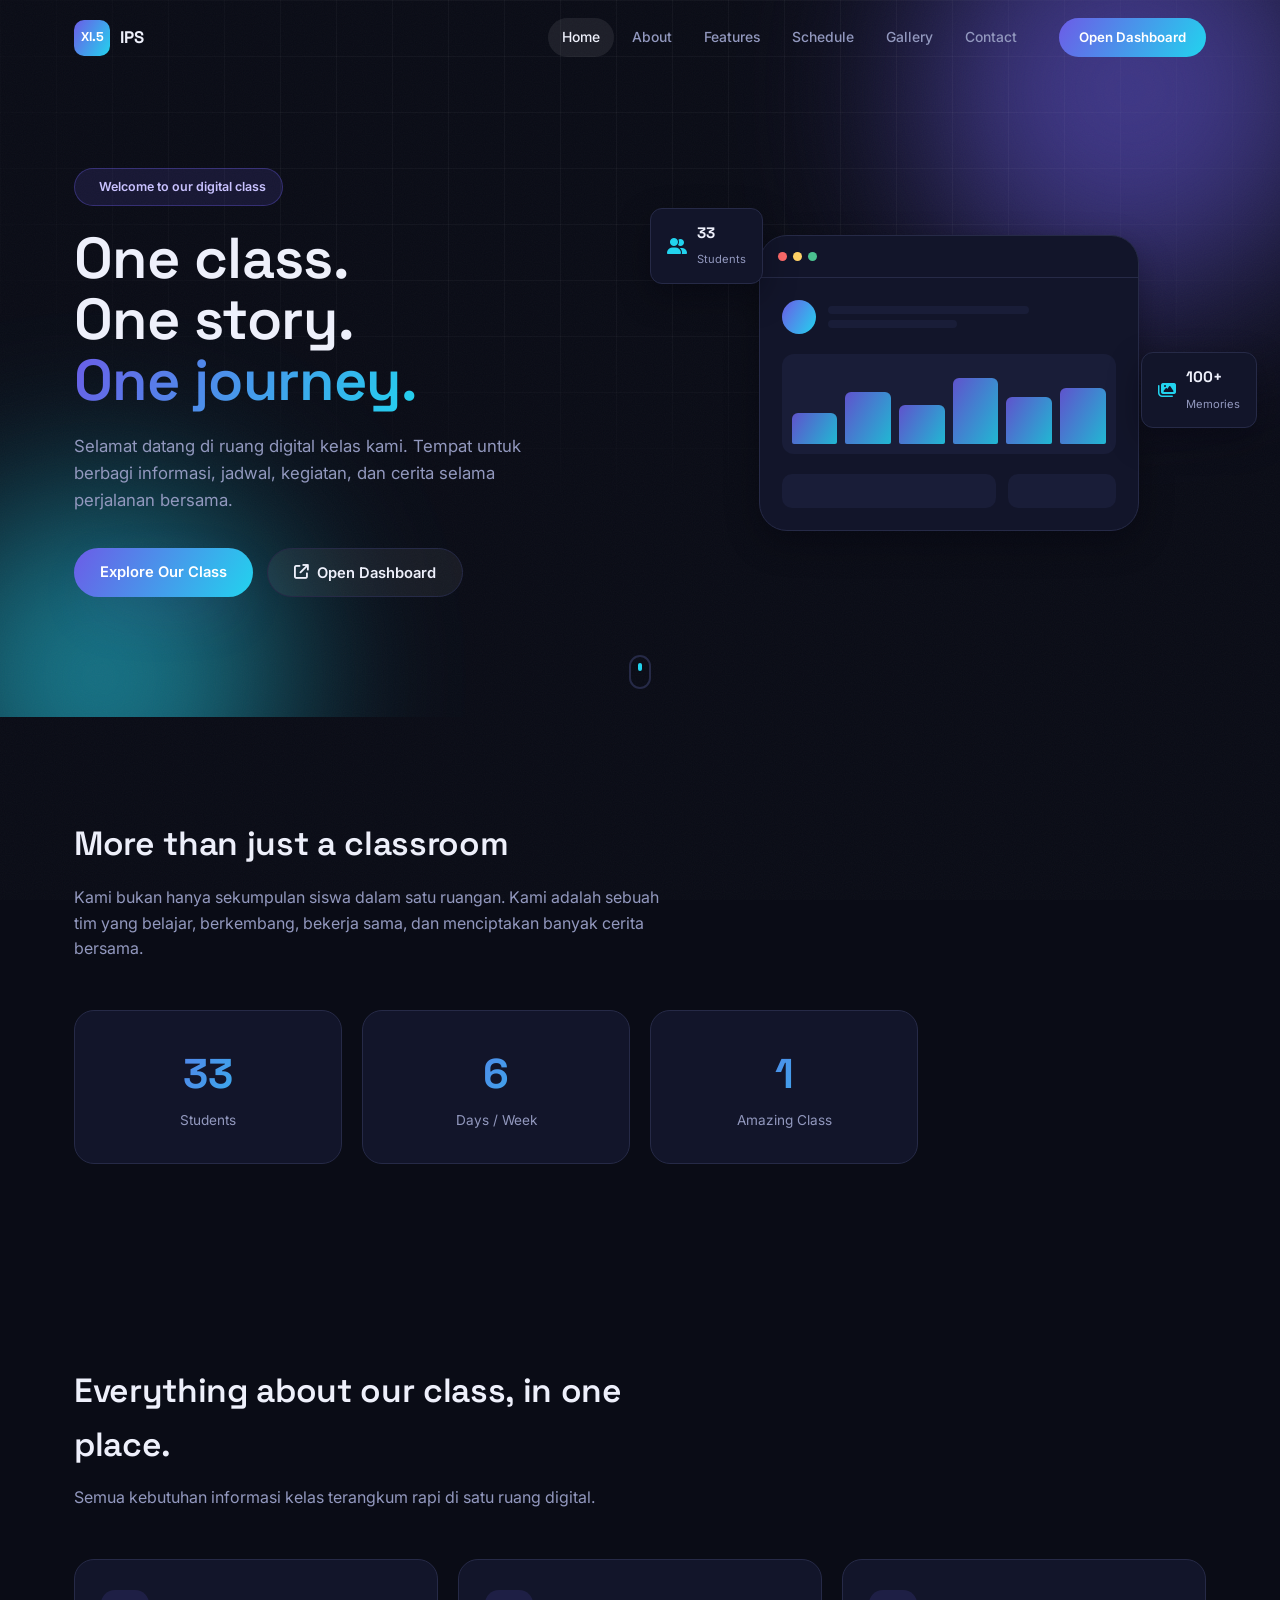
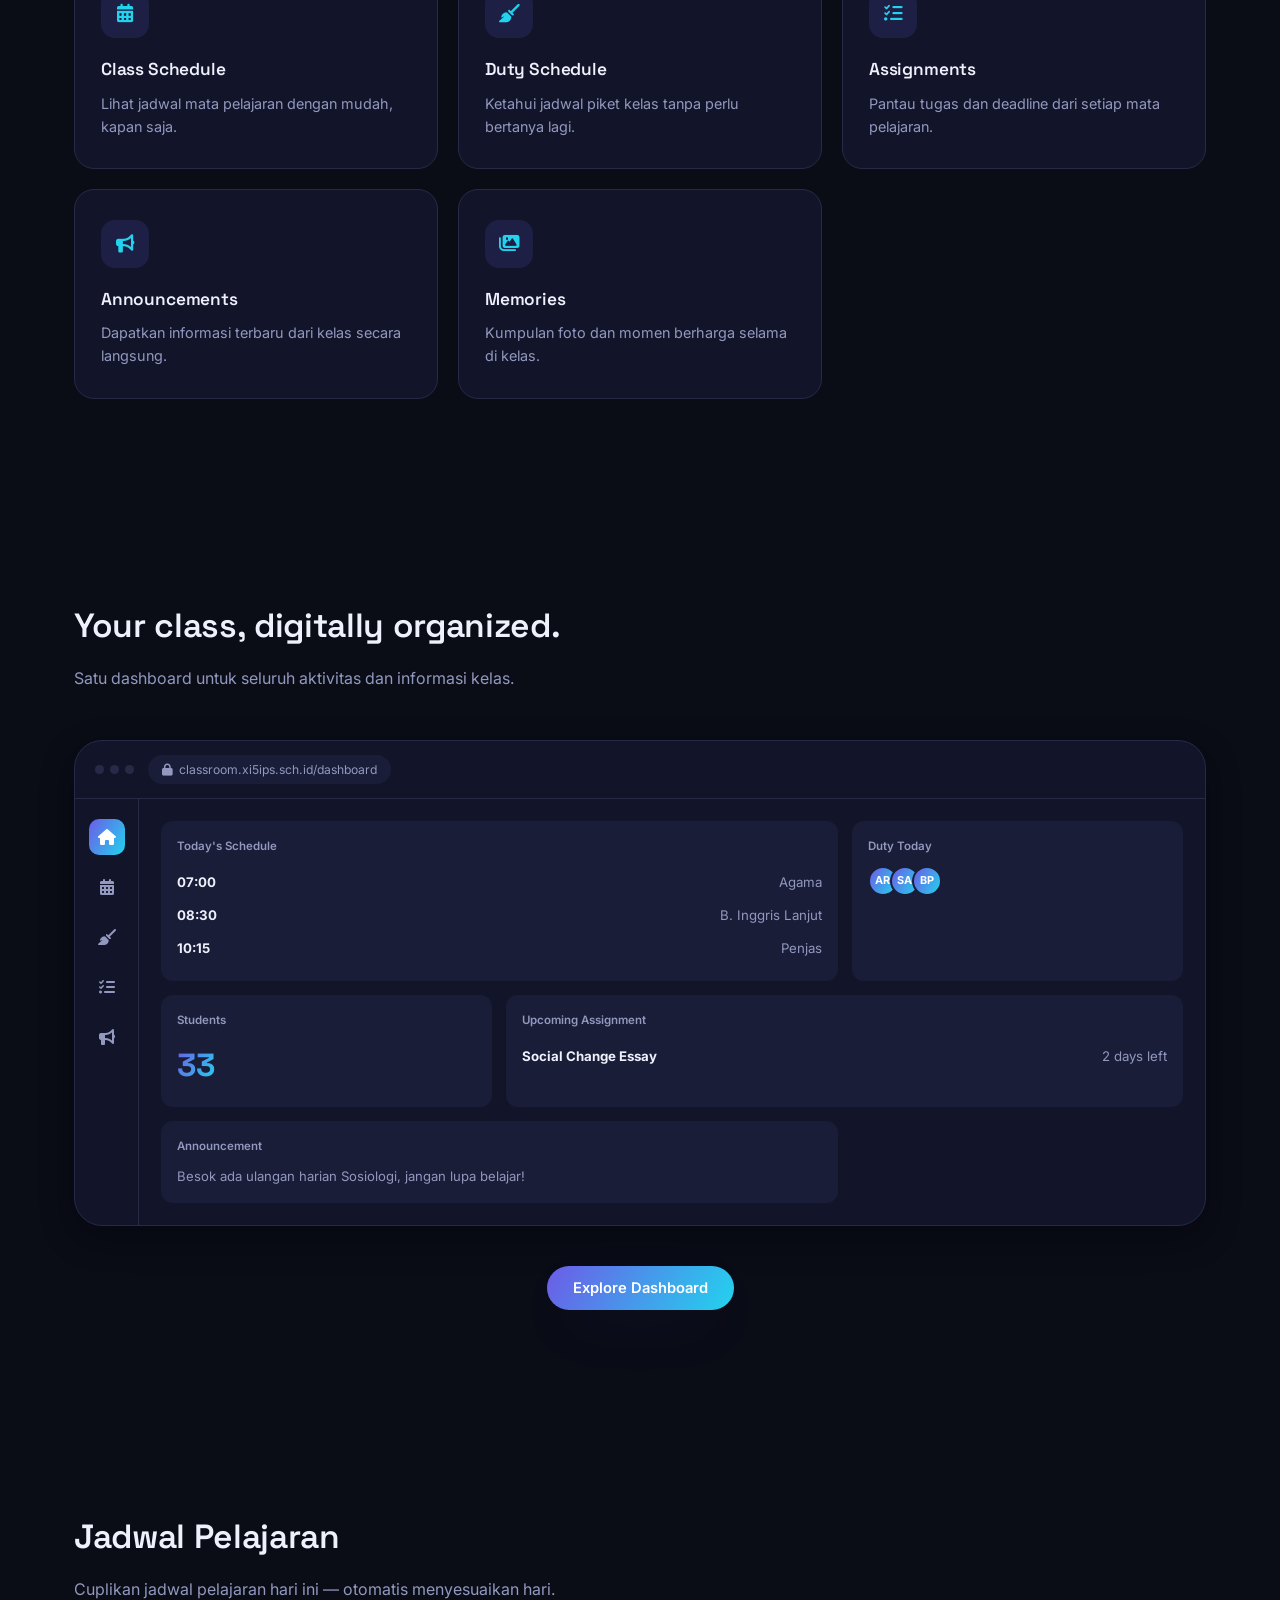
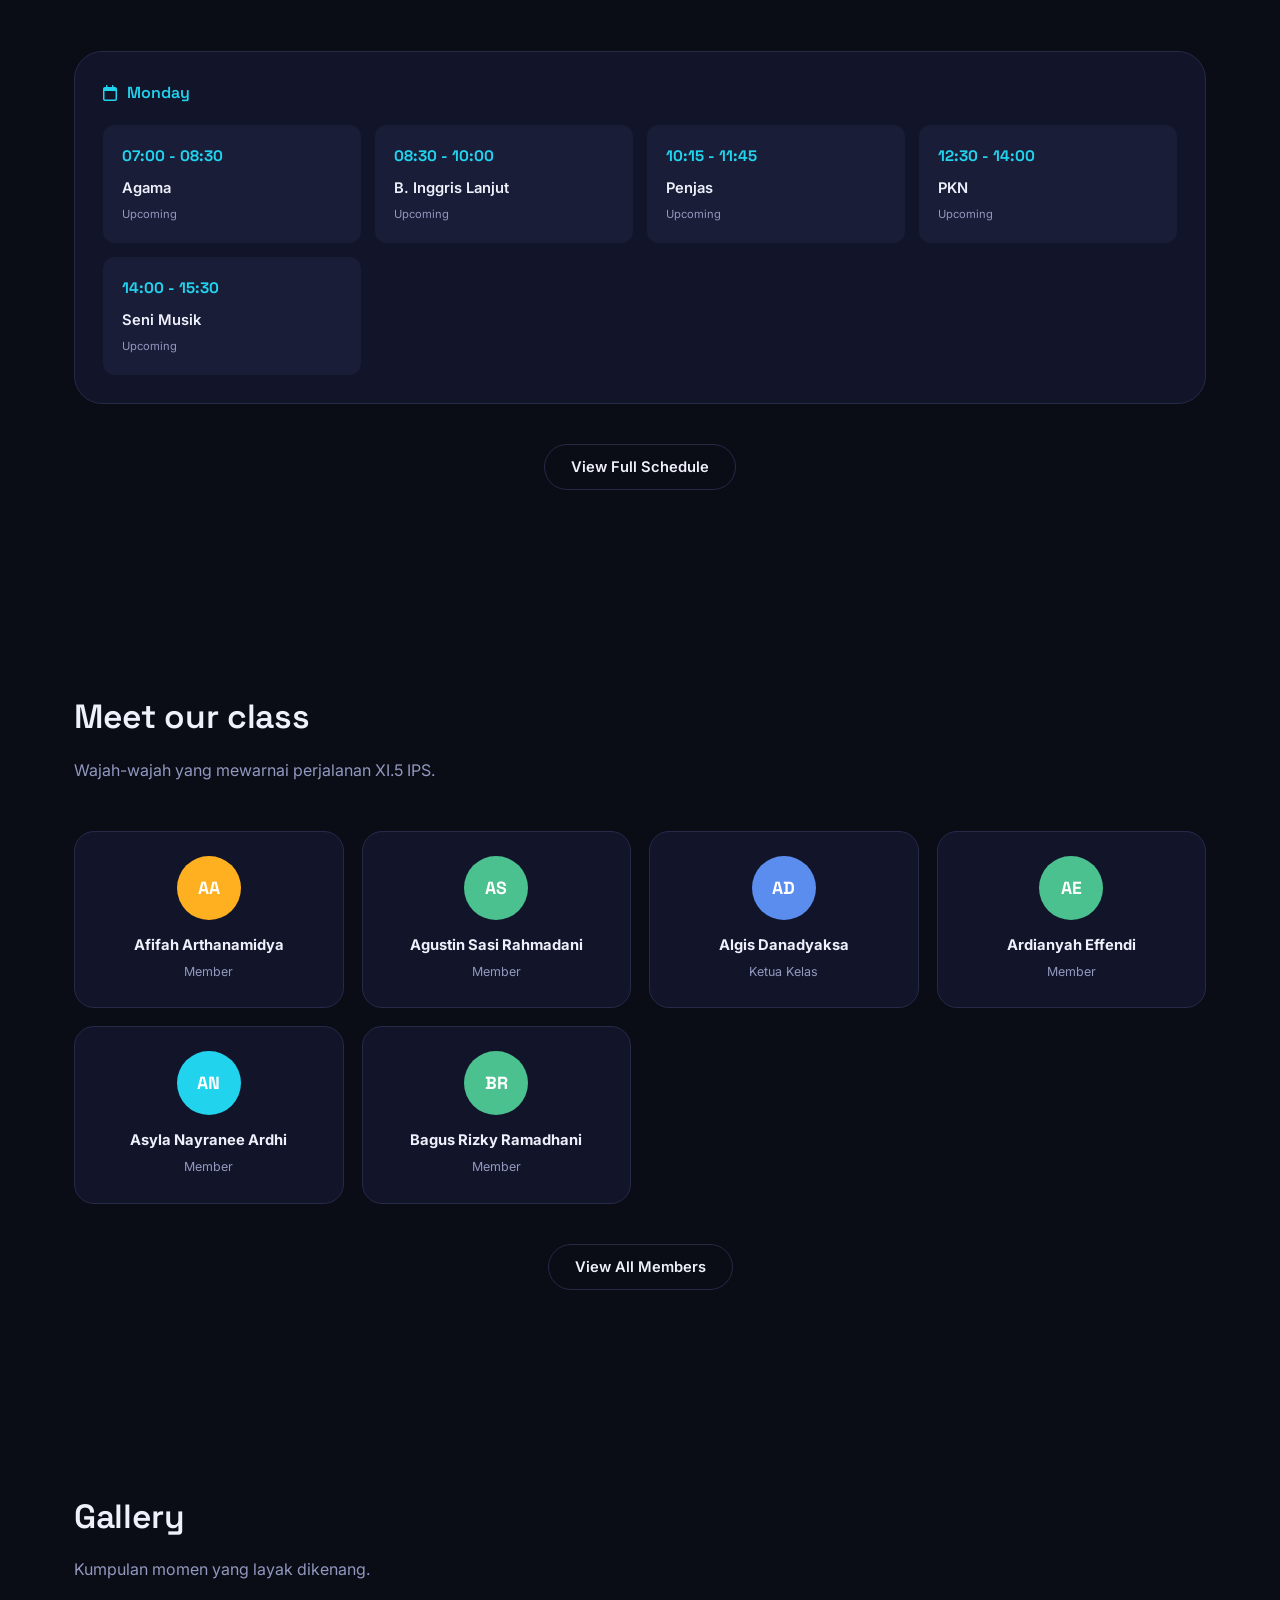
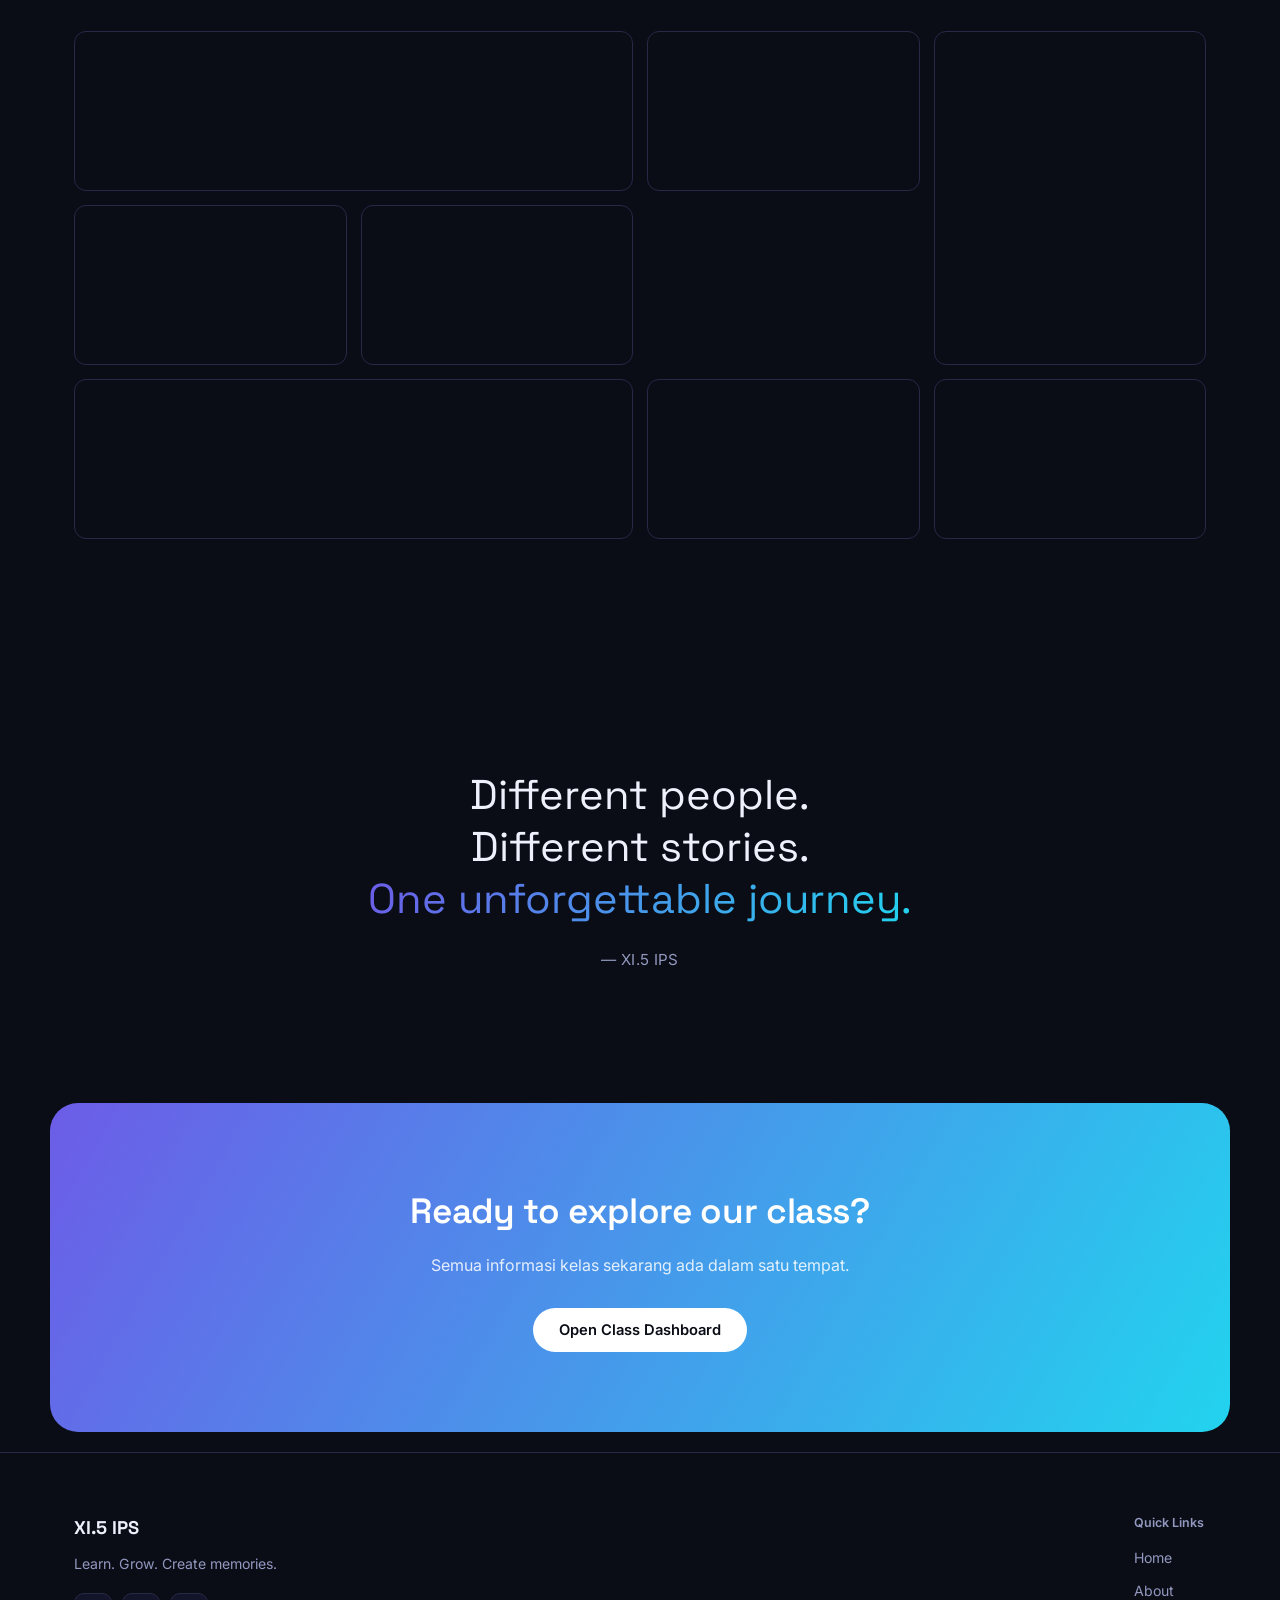
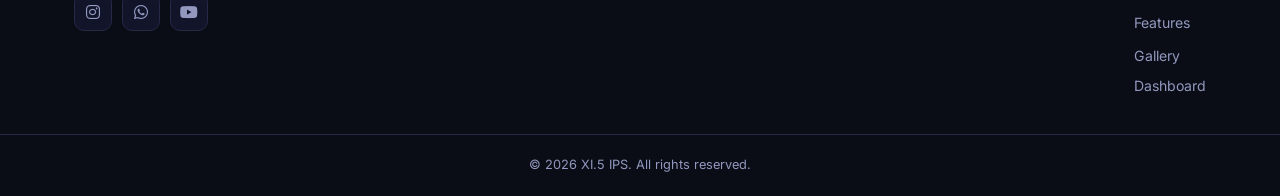
==== index.html @ e34fc05c "Add files via upload" ====
<!DOCTYPE html>
<html lang="id">
<head>
<meta charset="UTF-8">
<meta name="viewport" content="width=device-width, initial-scale=1.0">
<title>XI.5 IPS — Digital Class Experience</title>
<meta name="description" content="Landing page kelas XI.5 IPS, SMA Negeri 2 Tegal. One class, one story, one journey.">

<link rel="preconnect" href="https://fonts.googleapis.com">
<link rel="preconnect" href="https://fonts.gstatic.com" crossorigin>
<link href="https://fonts.googleapis.com/css2?family=Space+Grotesk:wght@500;600;700&family=Inter:wght@400;500;600;700;800&display=swap" rel="stylesheet">

<link rel="stylesheet" href="https://cdnjs.cloudflare.com/ajax/libs/font-awesome/6.5.1/css/all.min.css">
<link rel="stylesheet" href="style.css">
</head>
<body>

<div class="grain"></div>

<!-- ============ NAVBAR ============ -->
<header class="navbar" id="navbar">
  <div class="navbar-inner">
    <a href="#home" class="nav-logo">
      <span class="nav-logo-mark">XI.5</span>
      <span class="nav-logo-text">IPS</span>
    </a>

    <nav class="nav-menu" id="navMenu">
      <a href="#home" class="nav-item active" data-section="home">Home</a>
      <a href="#about" class="nav-item" data-section="about">About</a>
      <a href="#features" class="nav-item" data-section="features">Features</a>
      <a href="#schedule" class="nav-item" data-section="schedule">Schedule</a>
      <a href="#gallery" class="nav-item" data-section="gallery">Gallery</a>
      <a href="#contact" class="nav-item" data-section="contact">Contact</a>
    </nav>

    <a href="dashboard/dashboard.html" class="btn btn-primary btn-sm nav-cta" data-open-dashboard>Open Dashboard</a>

    <button class="hamburger" id="hamburger" aria-label="Buka menu" aria-expanded="false">
      <span></span><span></span><span></span>
    </button>
  </div>

  <div class="mobile-menu" id="mobileMenu">
    <a href="#home" class="mobile-item" data-section="home">Home</a>
    <a href="#about" class="mobile-item" data-section="about">About</a>
    <a href="#features" class="mobile-item" data-section="features">Features</a>
    <a href="#schedule" class="mobile-item" data-section="schedule">Schedule</a>
    <a href="#gallery" class="mobile-item" data-section="gallery">Gallery</a>
    <a href="#contact" class="mobile-item" data-section="contact">Contact</a>
    <button class="btn btn-primary" data-open-dashboard style="width:100%; margin-top:10px;">Open Dashboard</button>
  </div>
</header>

<main>

<!-- ============ HERO ============ -->
<section class="hero" id="home">
  <div class="hero-bg">
    <div class="blob blob-a"></div>
    <div class="blob blob-b"></div>
    <div class="grid-pattern"></div>
  </div>

  <div class="section-inner hero-inner">
    <div class="hero-copy reveal">
      <span class="badge"><i class="fa-solid fa-sparkles"></i> Welcome to our digital class</span>
      <h1 class="hero-title">
        One class.<br>
        One story.<br>
        <span class="text-gradient">One journey.</span>
      </h1>
      <p class="hero-desc">Selamat datang di ruang digital kelas kami. Tempat untuk berbagi informasi, jadwal, kegiatan, dan cerita selama perjalanan bersama.</p>
      <div class="hero-actions">
        <a href="#about" class="btn btn-primary">Explore Our Class</a>
        <button class="btn btn-ghost" data-open-dashboard>
          <i class="fa-solid fa-arrow-up-right-from-square"></i> Open Dashboard
        </button>
      </div>
    </div>

    <div class="hero-visual reveal">
      <div class="visual-card">
        <div class="visual-topbar">
          <span></span><span></span><span></span>
        </div>
        <div class="visual-body">
          <div class="visual-row">
            <div class="visual-dot"></div>
            <div class="visual-lines"><i></i><i></i></div>
          </div>
          <div class="visual-chart">
            <div class="vc-bar" style="--h:38%"></div>
            <div class="vc-bar" style="--h:64%"></div>
            <div class="vc-bar" style="--h:48%"></div>
            <div class="vc-bar" style="--h:82%"></div>
            <div class="vc-bar" style="--h:58%"></div>
            <div class="vc-bar" style="--h:70%"></div>
          </div>
          <div class="visual-row">
            <div class="visual-pill"></div>
            <div class="visual-pill short"></div>
          </div>
        </div>
      </div>

      <div class="float-card fc-1">
        <i class="fa-solid fa-user-group"></i>
        <div><strong>33</strong><span>Students</span></div>
      </div>
      <div class="float-card fc-3">
        <i class="fa-solid fa-images"></i>
        <div><strong>100+</strong><span>Memories</span></div>
      </div>
    </div>
  </div>

  <div class="scroll-cue"><span></span></div>
</section>

<!-- ============ ABOUT ============ -->
<section class="about" id="about">
  <div class="section-inner">
    <div class="section-head reveal">
      <h2>More than just a classroom</h2>
      <p>Kami bukan hanya sekumpulan siswa dalam satu ruangan. Kami adalah sebuah tim yang belajar, berkembang, bekerja sama, dan menciptakan banyak cerita bersama.</p>
    </div>

    <div class="stat-row reveal">
      <div class="stat-block">
        <strong class="counter" data-target="33">0</strong>
        <span>Students</span>
      </div>
      <div class="stat-block">
        <strong class="counter" data-target="6">0</strong>
        <span>Days / Week</span>
      </div>
      <div class="stat-block">
        <strong class="counter" data-target="1">0</strong>
        <span>Amazing Class</span>
      </div>
    </div>
  </div>
</section>

<!-- ============ FEATURES ============ -->
<section class="features" id="features">
  <div class="section-inner">
    <div class="section-head reveal">
      <h2>Everything about our class, in one place.</h2>
      <p>Semua kebutuhan informasi kelas terangkum rapi di satu ruang digital.</p>
    </div>

    <div class="feature-grid">
      <div class="feature-card reveal">
        <div class="feature-icon"><i class="fa-solid fa-calendar-days"></i></div>
        <h3>Class Schedule</h3>
        <p>Lihat jadwal mata pelajaran dengan mudah, kapan saja.</p>
      </div>
      <div class="feature-card reveal">
        <div class="feature-icon"><i class="fa-solid fa-broom"></i></div>
        <h3>Duty Schedule</h3>
        <p>Ketahui jadwal piket kelas tanpa perlu bertanya lagi.</p>
      </div>
      <div class="feature-card reveal">
        <div class="feature-icon"><i class="fa-solid fa-list-check"></i></div>
        <h3>Assignments</h3>
        <p>Pantau tugas dan deadline dari setiap mata pelajaran.</p>
      </div>
      <div class="feature-card reveal">
        <div class="feature-icon"><i class="fa-solid fa-bullhorn"></i></div>
        <h3>Announcements</h3>
        <p>Dapatkan informasi terbaru dari kelas secara langsung.</p>
      </div>
      <div class="feature-card reveal">
        <div class="feature-icon"><i class="fa-solid fa-images"></i></div>
        <h3>Memories</h3>
        <p>Kumpulan foto dan momen berharga selama di kelas.</p>
      </div>
    </div>
  </div>
</section>

<!-- ============ CLASS PREVIEW (DASHBOARD MOCKUP) ============ -->
<section class="preview" id="preview">
  <div class="section-inner">
    <div class="section-head reveal">
      <h2>Your class, digitally organized.</h2>
      <p>Satu dashboard untuk seluruh aktivitas dan informasi kelas.</p>
    </div>

    <div class="mockup reveal">
      <div class="mockup-topbar">
        <div class="mockup-dots"><span></span><span></span><span></span></div>
        <div class="mockup-url"><i class="fa-solid fa-lock"></i> classroom.xi5ips.sch.id/dashboard</div>
      </div>
      <div class="mockup-body">
        <aside class="mockup-side">
          <div class="ms-item active"><i class="fa-solid fa-house"></i></div>
          <div class="ms-item"><i class="fa-solid fa-calendar-days"></i></div>
          <div class="ms-item"><i class="fa-solid fa-broom"></i></div>
          <div class="ms-item"><i class="fa-solid fa-list-check"></i></div>
          <div class="ms-item"><i class="fa-solid fa-bullhorn"></i></div>
        </aside>
        <div class="mockup-main">
          <div class="mockup-grid">
            <div class="mockup-card wide">
              <span class="mc-label">Today's Schedule</span>
              <div class="mc-row"><strong>07:00</strong><span>Agama</span></div>
              <div class="mc-row"><strong>08:30</strong><span>B. Inggris Lanjut</span></div>
              <div class="mc-row"><strong>10:15</strong><span>Penjas</span></div>
            </div>
            <div class="mockup-card">
              <span class="mc-label">Duty Today</span>
              <div class="mc-avatars"><span>AR</span><span>SA</span><span>BP</span></div>
            </div>
            <div class="mockup-card">
              <span class="mc-label">Students</span>
              <strong class="mc-big">33</strong>
            </div>
            <div class="mockup-card wide">
              <span class="mc-label">Upcoming Assignment</span>
              <div class="mc-row"><strong>Social Change Essay</strong><span>2 days left</span></div>
            </div>
            <div class="mockup-card wide">
              <span class="mc-label">Announcement</span>
              <p>Besok ada ulangan harian Sosiologi, jangan lupa belajar!</p>
            </div>
          </div>
        </div>
      </div>
    </div>

    <div class="preview-cta reveal">
      <button class="btn btn-primary" data-open-dashboard>Explore Dashboard</button>
    </div>
  </div>
</section>

<!-- ============ SCHEDULE PREVIEW ============ -->
<section class="schedule" id="schedule">
  <div class="section-inner">
    <div class="section-head reveal">
      <h2>Jadwal Pelajaran</h2>
      <p>Cuplikan jadwal pelajaran hari ini — otomatis menyesuaikan hari.</p>
    </div>

    <div class="schedule-wrap reveal">
      <div class="schedule-day-label">
        <i class="fa-regular fa-calendar"></i>
        <span id="scheduleDayName">Monday</span>
      </div>
      <div class="schedule-track" id="scheduleTrack"></div>
    </div>

    <div class="preview-cta reveal">
      <button class="btn btn-outline" data-open-dashboard>View Full Schedule</button>
    </div>
  </div>
</section>

<!-- ============ CLASS MEMBERS ============ -->
<section class="members" id="members">
  <div class="section-inner">
    <div class="section-head reveal">
      <h2>Meet our class</h2>
      <p>Wajah-wajah yang mewarnai perjalanan XI.5 IPS.</p>
    </div>

    <div class="member-grid" id="memberGrid"></div>

    <div class="preview-cta reveal">
      <button class="btn btn-outline" id="viewAllMembers">View All Members</button>
    </div>
  </div>
</section>

<!-- ============ GALLERY ============ -->
<section class="gallery" id="gallery">
  <div class="section-inner">
    <div class="section-head reveal">
      <h2>Gallery</h2>
      <p>Kumpulan momen yang layak dikenang.</p>
    </div>

    <div class="bento-gallery" id="bentoGallery"></div>
  </div>
</section>

<!-- ============ QUOTE ============ -->
<section class="quote-section">
  <div class="section-inner reveal">
    <p class="big-quote">
      Different people.<br>
      Different stories.<br>
      <span class="text-gradient">One unforgettable journey.</span>
    </p>
    <span class="quote-source">— XI.5 IPS</span>
  </div>
</section>

<!-- ============ CTA ============ -->
<section class="cta-section" id="contact">
  <div class="section-inner cta-inner reveal">
    <h2>Ready to explore our class?</h2>
    <p>Semua informasi kelas sekarang ada dalam satu tempat.</p>
    <button class="btn btn-light" data-open-dashboard>Open Class Dashboard</button>
  </div>
</section>

</main>

<!-- ============ FOOTER ============ -->
<footer class="footer">
  <div class="section-inner footer-inner">
    <div class="footer-brand">
      <span class="nav-logo-text" style="font-size:1.15rem;">XI.5 IPS</span>
      <p>Learn. Grow. Create memories.</p>
      <div class="footer-social">
        <a href="#" aria-label="Instagram"><i class="fa-brands fa-instagram"></i></a>
        <a href="#" aria-label="WhatsApp"><i class="fa-brands fa-whatsapp"></i></a>
        <a href="#" aria-label="YouTube"><i class="fa-brands fa-youtube"></i></a>
      </div>
    </div>

    <div class="footer-links">
      <span class="footer-heading">Quick Links</span>
      <a href="#home" data-section="home">Home</a>
      <a href="#about" data-section="about">About</a>
      <a href="#features" data-section="features">Features</a>
      <a href="#gallery" data-section="gallery">Gallery</a>
      <button data-open-dashboard>Dashboard</button>
    </div>
  </div>
  <p class="footer-bottom">&copy; <span id="currentYear"></span> XI.5 IPS. All rights reserved.</p>
</footer>

<!-- ============ LIGHTBOX ============ -->
<div class="lightbox" id="lightbox">
  <button class="lightbox-close" id="lightboxClose" aria-label="Tutup"><i class="fa-solid fa-xmark"></i></button>
  <img id="lightboxImg" src="" alt="">
</div>

<!-- ============ TOAST ============ -->
<div class="toast-container" id="toastContainer"></div>

<script src="script.js"></script>
</body>
</html>
---- style.css ----
/* =====================================================
   XI RPL 1 — Digital Class Experience (Landing Page)
   Design tokens
===================================================== */
:root {
  --bg: #0A0C16;
  --surface: #12142400;
  --surface-1: #12152A;
  --surface-2: #191D38;
  --text: #EEF0FB;
  --muted: #9298BE;
  --border: #262A47;

  --primary: #6C5CE7;
  --primary-2: #22D3EE;
  --accent: #FFB020;

  --grad-brand: linear-gradient(120deg, var(--primary), var(--primary-2));
  --grad-warm: linear-gradient(120deg, var(--accent), #FF7A59);

  --radius-sm: 12px;
  --radius-md: 20px;
  --radius-lg: 28px;

  --shadow-glow: 0 20px 60px -20px rgba(108, 92, 231, 0.45);
  --shadow-soft: 0 12px 32px rgba(3, 4, 12, 0.35);

  --font-display: "Space Grotesk", sans-serif;
  --font-body: "Inter", sans-serif;

  --container: 1180px;
}

* { box-sizing: border-box; }
html { scroll-behavior: smooth; }
html, body { margin: 0; padding: 0; }

body {
  background: var(--bg);
  color: var(--text);
  font-family: var(--font-body);
  overflow-x: hidden;
  -webkit-font-smoothing: antialiased;
  line-height: 1.6;
}

h1, h2, h3, h4 { font-family: var(--font-display); font-weight: 600; margin: 0; letter-spacing: -0.01em; }
p { margin: 0; }
a { color: inherit; text-decoration: none; }
button { font-family: inherit; cursor: pointer; border: none; }
img { max-width: 100%; display: block; }
ul { list-style: none; margin: 0; padding: 0; }

@media (prefers-reduced-motion: reduce) {
  html { scroll-behavior: auto; }
  *, *::before, *::after { animation-duration: 0.001ms !important; transition-duration: 0.001ms !important; }
}

:focus-visible { outline: 2px solid var(--primary-2); outline-offset: 3px; }

.section-inner { max-width: var(--container); margin: 0 auto; padding: 0 24px; }

/* subtle grain overlay for texture */
.grain {
  position: fixed; inset: 0; pointer-events: none; z-index: 1;
  opacity: 0.035;
  background-image: url("data:image/svg+xml,%3Csvg xmlns='http://www.w3.org/2000/svg' width='90' height='90'%3E%3Cfilter id='n'%3E%3CfeTurbulence type='fractalNoise' baseFrequency='0.9' numOctaves='2' stitchTiles='stitch'/%3E%3C/filter%3E%3Crect width='100%25' height='100%25' filter='url(%23n)'/%3E%3C/svg%3E");
}

/* =====================================================
   Buttons
===================================================== */
.btn {
  display: inline-flex; align-items: center; justify-content: center; gap: 8px;
  padding: 13px 26px;
  border-radius: 999px;
  font-weight: 600;
  font-size: 0.92rem;
  transition: transform 0.2s ease, box-shadow 0.2s ease, background 0.2s ease, color 0.2s ease;
  white-space: nowrap;
}
.btn-sm { padding: 9px 20px; font-size: 0.83rem; }
.btn-primary { background: var(--grad-brand); color: #fff; box-shadow: var(--shadow-glow); }
.btn-primary:hover { transform: translateY(-2px); box-shadow: 0 24px 70px -18px rgba(108, 92, 231, 0.6); }
.btn-ghost { background: rgba(255,255,255,0.06); color: var(--text); border: 1px solid var(--border); }
.btn-ghost:hover { background: rgba(255,255,255,0.1); transform: translateY(-2px); }
.btn-outline { background: transparent; color: var(--text); border: 1px solid var(--border); }
.btn-outline:hover { border-color: var(--primary-2); color: var(--primary-2); }
.btn-light { background: #fff; color: var(--bg); }
.btn-light:hover { transform: translateY(-2px); box-shadow: 0 20px 50px -16px rgba(255,255,255,0.35); }

/* =====================================================
   Navbar
===================================================== */
.navbar {
  position: fixed; top: 0; left: 0; right: 0; z-index: 50;
  padding: 18px 0;
  transition: background 0.3s ease, padding 0.3s ease, border-color 0.3s ease;
  border-bottom: 1px solid transparent;
}
.navbar.scrolled {
  padding: 12px 0;
  background: rgba(10, 12, 22, 0.75);
  backdrop-filter: blur(16px);
  border-bottom-color: var(--border);
}
.navbar-inner {
  max-width: var(--container); margin: 0 auto; padding: 0 24px;
  display: flex; align-items: center; gap: 28px;
}
.nav-logo { display: flex; align-items: center; gap: 10px; margin-right: auto; }
.nav-logo-mark {
  width: 36px; height: 36px; border-radius: 10px;
  background: var(--grad-brand);
  display: flex; align-items: center; justify-content: center;
  font-family: var(--font-display); font-weight: 700; font-size: 0.8rem; color: #fff;
}
.nav-logo-text { font-family: var(--font-display); font-weight: 700; font-size: 1.05rem; }

.nav-menu { display: flex; align-items: center; gap: 4px; }
.nav-item {
  padding: 8px 14px; border-radius: 999px; font-size: 0.87rem; font-weight: 500;
  color: var(--muted); transition: color 0.2s ease, background 0.2s ease;
}
.nav-item:hover { color: var(--text); }
.nav-item.active { color: var(--text); background: rgba(255,255,255,0.08); }

.hamburger { display: none; flex-direction: column; gap: 5px; width: 24px; }
.hamburger span { height: 2px; width: 100%; background: var(--text); border-radius: 2px; transition: transform 0.25s ease, opacity 0.25s ease; }
.hamburger.open span:nth-child(1) { transform: translateY(7px) rotate(45deg); }
.hamburger.open span:nth-child(2) { opacity: 0; }
.hamburger.open span:nth-child(3) { transform: translateY(-7px) rotate(-45deg); }

.mobile-menu {
  display: none;
  flex-direction: column;
  gap: 4px;
  max-width: var(--container); margin: 0 auto; padding: 0 24px;
  max-height: 0; overflow: hidden;
  transition: max-height 0.3s ease, padding 0.3s ease;
}
.mobile-menu.open { max-height: 420px; padding: 14px 24px 20px; }
.mobile-item { padding: 12px 14px; border-radius: var(--radius-sm); font-size: 0.92rem; font-weight: 500; color: var(--muted); }
.mobile-item:hover { background: rgba(255,255,255,0.06); color: var(--text); }

/* =====================================================
   Hero
===================================================== */
.hero { position: relative; padding: 168px 0 120px; overflow: hidden; }
.hero-bg { position: absolute; inset: 0; z-index: 0; }
.blob { position: absolute; border-radius: 50%; filter: blur(90px); opacity: 0.55; animation: drift 16s ease-in-out infinite; }
.blob-a { width: 420px; height: 420px; background: var(--primary); top: -120px; right: -60px; }
.blob-b { width: 360px; height: 360px; background: var(--primary-2); bottom: -140px; left: -80px; animation-delay: -8s; }
@keyframes drift { 0%, 100% { transform: translate(0, 0) scale(1); } 50% { transform: translate(30px, -20px) scale(1.08); } }

.grid-pattern {
  position: absolute; inset: 0;
  background-image: linear-gradient(rgba(255,255,255,0.035) 1px, transparent 1px), linear-gradient(90deg, rgba(255,255,255,0.035) 1px, transparent 1px);
  background-size: 56px 56px;
  mask-image: radial-gradient(ellipse 70% 60% at 50% 20%, black 40%, transparent 90%);
}

.hero-inner { position: relative; z-index: 2; display: grid; grid-template-columns: 1.05fr 0.95fr; gap: 48px; align-items: center; }

.badge {
  display: inline-flex; align-items: center; gap: 8px;
  padding: 8px 16px; border-radius: 999px;
  background: rgba(108, 92, 231, 0.14);
  border: 1px solid rgba(108, 92, 231, 0.35);
  color: #C9C2FF;
  font-size: 0.78rem; font-weight: 600;
  margin-bottom: 22px;
}
.badge i { color: var(--primary-2); }

.hero-title { font-size: 3.6rem; line-height: 1.06; margin-bottom: 22px; }
.text-gradient { background: var(--grad-brand); -webkit-background-clip: text; background-clip: text; color: transparent; }

.hero-desc { color: var(--muted); font-size: 1.05rem; max-width: 480px; margin-bottom: 34px; }
.hero-actions { display: flex; gap: 14px; flex-wrap: wrap; }

.hero-visual { position: relative; display: flex; align-items: center; justify-content: center; min-height: 380px; }

.visual-card {
  width: 100%; max-width: 380px;
  background: var(--surface-1);
  border: 1px solid var(--border);
  border-radius: var(--radius-lg);
  box-shadow: var(--shadow-soft);
  overflow: hidden;
  animation: floatSlow 7s ease-in-out infinite;
}
@keyframes floatSlow { 0%, 100% { transform: translateY(0); } 50% { transform: translateY(-14px); } }

.visual-topbar { display: flex; gap: 6px; padding: 16px 18px; border-bottom: 1px solid var(--border); }
.visual-topbar span { width: 9px; height: 9px; border-radius: 50%; background: var(--border); }
.visual-topbar span:nth-child(1) { background: #FF6B6B; }
.visual-topbar span:nth-child(2) { background: #FFD166; }
.visual-topbar span:nth-child(3) { background: #4BC190; }

.visual-body { padding: 22px; display: flex; flex-direction: column; gap: 20px; }
.visual-row { display: flex; align-items: center; gap: 12px; }
.visual-dot { width: 34px; height: 34px; border-radius: 50%; background: var(--grad-brand); flex-shrink: 0; }
.visual-lines { flex: 1; display: flex; flex-direction: column; gap: 6px; }
.visual-lines i { display: block; height: 8px; border-radius: 4px; background: var(--surface-2); }
.visual-lines i:first-child { width: 70%; }
.visual-lines i:last-child { width: 45%; }

.visual-chart { display: flex; align-items: flex-end; gap: 8px; height: 100px; padding: 10px; background: var(--surface-2); border-radius: var(--radius-sm); }
.vc-bar { flex: 1; height: var(--h); border-radius: 6px 6px 2px 2px; background: var(--grad-brand); opacity: 0.85; }

.visual-pill { height: 34px; border-radius: 10px; background: var(--surface-2); flex: 1; }
.visual-pill.short { flex: 0.5; }

.float-card {
  position: absolute;
  display: flex; align-items: center; gap: 10px;
  background: var(--surface-1);
  border: 1px solid var(--border);
  border-radius: var(--radius-sm);
  padding: 12px 16px;
  box-shadow: var(--shadow-soft);
  animation: floatSlow 6s ease-in-out infinite;
}
.float-card i { font-size: 1rem; color: var(--primary-2); }
.float-card strong { display: block; font-size: 0.95rem; font-family: var(--font-display); }
.float-card span { font-size: 0.7rem; color: var(--muted); }
.fc-1 { top: 4%; left: -8%; animation-delay: -1s; }
.fc-2 { bottom: 14%; left: -12%; animation-delay: -3s; }
.fc-3 { top: 42%; right: -10%; animation-delay: -5s; }

.scroll-cue { position: absolute; bottom: 28px; left: 50%; transform: translateX(-50%); z-index: 2; }
.scroll-cue span { display: block; width: 22px; height: 34px; border: 2px solid var(--border); border-radius: 12px; position: relative; }
.scroll-cue span::before { content: ""; position: absolute; top: 6px; left: 50%; width: 4px; height: 8px; background: var(--primary-2); border-radius: 2px; transform: translateX(-50%); animation: scrollDot 1.8s ease infinite; }
@keyframes scrollDot { 0% { opacity: 1; top: 6px; } 100% { opacity: 0; top: 18px; } }

/* =====================================================
   Reveal animation
===================================================== */
.reveal { opacity: 0; transform: translateY(24px); transition: opacity 0.7s ease, transform 0.7s ease; }
.reveal.in-view { opacity: 1; transform: none; }

/* =====================================================
   Section head (shared)
===================================================== */
.section-head { max-width: 600px; margin-bottom: 48px; }
.section-head h2 { font-size: 2.1rem; margin-bottom: 14px; }
.section-head p { color: var(--muted); font-size: 1rem; }

section { padding: 100px 0; position: relative; }

/* =====================================================
   About / stats
===================================================== */
.stat-row { display: grid; grid-template-columns: repeat(4, 1fr); gap: 20px; }
.stat-block {
  text-align: center;
  padding: 30px 16px;
  background: var(--surface-1);
  border: 1px solid var(--border);
  border-radius: var(--radius-md);
}
.stat-block strong { display: block; font-family: var(--font-display); font-size: 2.6rem; background: var(--grad-brand); -webkit-background-clip: text; background-clip: text; color: transparent; }
.stat-block span { color: var(--muted); font-size: 0.85rem; }

/* =====================================================
   Features
===================================================== */
.feature-grid { display: grid; grid-template-columns: repeat(3, 1fr); gap: 20px; }
.feature-card {
  padding: 30px 26px;
  background: var(--surface-1);
  border: 1px solid var(--border);
  border-radius: var(--radius-md);
  transition: transform 0.25s ease, border-color 0.25s ease, box-shadow 0.25s ease;
}
.feature-card:hover { transform: translateY(-6px); border-color: rgba(108, 92, 231, 0.45); box-shadow: var(--shadow-glow); }
.feature-icon {
  width: 48px; height: 48px; border-radius: 14px;
  background: rgba(108, 92, 231, 0.14);
  color: var(--primary-2);
  display: flex; align-items: center; justify-content: center;
  font-size: 1.15rem;
  margin-bottom: 18px;
  transition: transform 0.25s ease;
}
.feature-card:hover .feature-icon { transform: scale(1.08) rotate(-4deg); }
.feature-card h3 { font-size: 1.08rem; margin-bottom: 8px; }
.feature-card p { color: var(--muted); font-size: 0.9rem; }

/* =====================================================
   Dashboard mockup preview
===================================================== */
.mockup {
  background: var(--surface-1);
  border: 1px solid var(--border);
  border-radius: var(--radius-lg);
  overflow: hidden;
  box-shadow: var(--shadow-soft);
}
.mockup-topbar { display: flex; align-items: center; gap: 14px; padding: 14px 20px; border-bottom: 1px solid var(--border); }
.mockup-dots { display: flex; gap: 6px; }
.mockup-dots span { width: 9px; height: 9px; border-radius: 50%; background: var(--border); }
.mockup-url { font-size: 0.76rem; color: var(--muted); background: var(--surface-2); padding: 5px 14px; border-radius: 999px; display: flex; align-items: center; gap: 6px; }

.mockup-body { display: grid; grid-template-columns: 64px 1fr; min-height: 320px; }
.mockup-side { border-right: 1px solid var(--border); display: flex; flex-direction: column; align-items: center; gap: 14px; padding: 20px 0; }
.ms-item { width: 36px; height: 36px; border-radius: 10px; display: flex; align-items: center; justify-content: center; color: var(--muted); }
.ms-item.active { background: var(--grad-brand); color: #fff; }

.mockup-main { padding: 22px; }
.mockup-grid { display: grid; grid-template-columns: repeat(3, 1fr); gap: 14px; }
.mockup-card { background: var(--surface-2); border-radius: var(--radius-sm); padding: 16px; }
.mockup-card.wide { grid-column: span 2; }
.mc-label { display: block; font-size: 0.72rem; color: var(--muted); margin-bottom: 10px; font-weight: 600; }
.mc-row { display: flex; justify-content: space-between; font-size: 0.83rem; padding: 6px 0; }
.mc-row strong { font-weight: 700; }
.mc-row span { color: var(--muted); }
.mc-big { font-family: var(--font-display); font-size: 2rem; background: var(--grad-brand); -webkit-background-clip: text; background-clip: text; color: transparent; }
.mc-avatars { display: flex; }
.mc-avatars span { width: 30px; height: 30px; border-radius: 50%; background: var(--grad-brand); color: #fff; font-size: 0.68rem; font-weight: 700; display: flex; align-items: center; justify-content: center; margin-left: -8px; border: 2px solid var(--surface-2); }
.mc-avatars span:first-child { margin-left: 0; }
.mockup-card p { font-size: 0.82rem; color: var(--muted); margin: 0; }

.preview-cta { text-align: center; margin-top: 40px; }

/* =====================================================
   Schedule preview
===================================================== */
.schedule-wrap { background: var(--surface-1); border: 1px solid var(--border); border-radius: var(--radius-lg); padding: 28px; }
.schedule-day-label { display: flex; align-items: center; gap: 10px; font-family: var(--font-display); font-weight: 600; margin-bottom: 20px; color: var(--primary-2); }
.schedule-track { display: grid; grid-template-columns: repeat(4, 1fr); gap: 14px; }
.sched-card { background: var(--surface-2); border-radius: var(--radius-sm); padding: 18px; border: 1px solid transparent; transition: border-color 0.2s ease; }
.sched-card.now { border-color: var(--primary-2); box-shadow: 0 0 0 3px rgba(34, 211, 238, 0.15); }
.sched-time { font-family: var(--font-display); font-weight: 700; color: var(--primary-2); font-size: 0.95rem; margin-bottom: 8px; }
.sched-subject { font-size: 0.92rem; font-weight: 600; }
.sched-status { font-size: 0.7rem; color: var(--muted); margin-top: 6px; display: block; }

/* =====================================================
   Members
===================================================== */
.member-grid { display: grid; grid-template-columns: repeat(4, 1fr); gap: 18px; }
.member-card {
  background: var(--surface-1); border: 1px solid var(--border); border-radius: var(--radius-md);
  padding: 24px 18px; text-align: center;
  transition: transform 0.2s ease, border-color 0.2s ease;
  animation: fadeIn 0.4s ease;
}
.member-card:hover { transform: translateY(-4px); border-color: rgba(108, 92, 231, 0.4); }
@keyframes fadeIn { from { opacity: 0; transform: translateY(10px); } to { opacity: 1; transform: none; } }
.member-avatar { width: 64px; height: 64px; border-radius: 50%; margin: 0 auto 14px; display: flex; align-items: center; justify-content: center; font-family: var(--font-display); font-weight: 700; color: #fff; font-size: 1.1rem; overflow: hidden; position: relative; }
.member-avatar img { position: absolute; inset: 0; width: 100%; height: 100%; object-fit: cover; border-radius: 50%; }
.member-card strong { display: block; font-size: 0.92rem; }
.member-card span { font-size: 0.78rem; color: var(--muted); }

/* =====================================================
   Gallery (bento masonry)
===================================================== */
.bento-gallery { display: grid; grid-template-columns: repeat(4, 1fr); grid-auto-rows: 160px; gap: 14px; }
.gallery-tile { position: relative; border-radius: var(--radius-sm); overflow: hidden; cursor: pointer; border: 1px solid var(--border); }
.gallery-tile img { width: 100%; height: 100%; object-fit: cover; transition: transform 0.35s ease; }
.gallery-tile:hover img { transform: scale(1.08); }
.gallery-tile.wide { grid-column: span 2; }
.gallery-tile.tall { grid-row: span 2; }
.gallery-tile .gt-icon { position: absolute; top: 10px; right: 10px; width: 30px; height: 30px; border-radius: 50%; background: rgba(0,0,0,0.4); color: #fff; display: flex; align-items: center; justify-content: center; opacity: 0; transition: opacity 0.2s ease; }
.gallery-tile:hover .gt-icon { opacity: 1; }

.lightbox { position: fixed; inset: 0; background: rgba(6,7,16,0.92); z-index: 200; display: none; align-items: center; justify-content: center; padding: 40px; }
.lightbox.open { display: flex; }
.lightbox img { max-width: 100%; max-height: 100%; border-radius: var(--radius-md); }
.lightbox-close { position: absolute; top: 26px; right: 30px; width: 44px; height: 44px; border-radius: 50%; background: rgba(255,255,255,0.1); color: #fff; display: flex; align-items: center; justify-content: center; font-size: 1.2rem; }

/* =====================================================
   Quote
===================================================== */
.quote-section { text-align: center; padding: 130px 0; }
.big-quote { font-family: var(--font-display); font-size: 2.6rem; line-height: 1.25; margin-bottom: 22px; }
.quote-source { color: var(--muted); font-size: 0.95rem; letter-spacing: 0.02em; }

/* =====================================================
   CTA
===================================================== */
.cta-section {
  background: var(--grad-brand);
  border-radius: var(--radius-lg);
  max-width: var(--container);
  margin: 0 auto 20px;
  padding: 0;
}
.cta-inner { text-align: center; padding: 80px 24px; }
.cta-inner h2 { font-size: 2.2rem; color: #fff; margin-bottom: 14px; }
.cta-inner p { color: rgba(255,255,255,0.85); margin-bottom: 30px; }

/* =====================================================
   Footer
===================================================== */
.footer { padding: 60px 0 0; border-top: 1px solid var(--border); }
.footer-inner { display: flex; justify-content: space-between; gap: 40px; flex-wrap: wrap; padding-bottom: 40px; }
.footer-brand p { color: var(--muted); font-size: 0.88rem; margin: 10px 0 18px; }
.footer-social { display: flex; gap: 10px; }
.footer-social a { width: 38px; height: 38px; border-radius: 10px; background: var(--surface-1); border: 1px solid var(--border); display: flex; align-items: center; justify-content: center; color: var(--muted); transition: color 0.2s ease, border-color 0.2s ease; }
.footer-social a:hover { color: var(--primary-2); border-color: var(--primary-2); }
.footer-links { display: flex; flex-direction: column; gap: 10px; }
.footer-heading { font-size: 0.78rem; color: var(--muted); font-weight: 600; margin-bottom: 4px; }
.footer-links a, .footer-links button { color: var(--muted); font-size: 0.88rem; background: none; text-align: left; padding: 0; }
.footer-links a:hover, .footer-links button:hover { color: var(--text); }
.footer-bottom { text-align: center; padding: 20px; border-top: 1px solid var(--border); color: var(--muted); font-size: 0.8rem; }

/* =====================================================
   Toast
===================================================== */
.toast-container { position: fixed; bottom: 24px; right: 24px; z-index: 300; display: flex; flex-direction: column; gap: 10px; }
.toast {
  background: var(--surface-1);
  border: 1px solid var(--border);
  border-left: 3px solid var(--primary-2);
  border-radius: var(--radius-sm);
  padding: 13px 18px;
  font-size: 0.85rem;
  box-shadow: var(--shadow-soft);
  display: flex; align-items: center; gap: 10px;
  min-width: 240px; max-width: 320px;
  animation: toastIn 0.25s ease;
}
.toast i { color: var(--primary-2); }
@keyframes toastIn { from { opacity: 0; transform: translateX(20px); } to { opacity: 1; transform: none; } }

/* =====================================================
   Responsive
===================================================== */
@media (max-width: 1024px) {
  .hero-title { font-size: 3rem; }
  .feature-grid { grid-template-columns: repeat(2, 1fr); }
  .member-grid { grid-template-columns: repeat(3, 1fr); }
  .bento-gallery { grid-template-columns: repeat(3, 1fr); }
  .schedule-track { grid-template-columns: repeat(2, 1fr); }
}

@media (max-width: 900px) {
  .nav-menu, .nav-cta { display: none; }
  .hamburger { display: flex; }
  .mobile-menu { display: flex; }
  .hero-inner { grid-template-columns: 1fr; }
  .hero-visual { margin-top: 40px; min-height: 320px; }
  .float-card { position: static; margin-top: 12px; display: inline-flex; }
  .hero-visual { flex-wrap: wrap; }
  .stat-row { grid-template-columns: repeat(2, 1fr); }
  .mockup-body { grid-template-columns: 1fr; }
  .mockup-side { flex-direction: row; justify-content: center; border-right: none; border-bottom: 1px solid var(--border); padding: 14px; }
  .mockup-grid { grid-template-columns: 1fr; }
  .mockup-card.wide { grid-column: span 1; }
}

@media (max-width: 768px) {
  section { padding: 70px 0; }
  .hero { padding: 130px 0 80px; }
  .hero-title { font-size: 2.4rem; }
  .big-quote { font-size: 1.8rem; }
  .feature-grid { grid-template-columns: 1fr; }
  .member-grid { grid-template-columns: repeat(2, 1fr); }
  .bento-gallery { grid-template-columns: repeat(2, 1fr); grid-auto-rows: 140px; }
  .gallery-tile.wide { grid-column: span 2; }
  .gallery-tile.tall { grid-row: span 1; }
  .schedule-track { grid-template-columns: 1fr; }
  .cta-inner h2 { font-size: 1.7rem; }
  .footer-inner { flex-direction: column; }
}

@media (max-width: 414px) {
  .section-inner { padding: 0 18px; }
  .hero-title { font-size: 2rem; }
  .hero-desc { font-size: 0.95rem; }
  .stat-row { grid-template-columns: repeat(2, 1fr); gap: 12px; }
  .stat-block strong { font-size: 2rem; }
  .member-grid { grid-template-columns: 1fr 1fr; gap: 12px; }
  .bento-gallery { grid-template-columns: 1fr; }
  .btn { padding: 12px 20px; font-size: 0.86rem; }
  .hero-actions { flex-direction: column; align-items: stretch; }
}
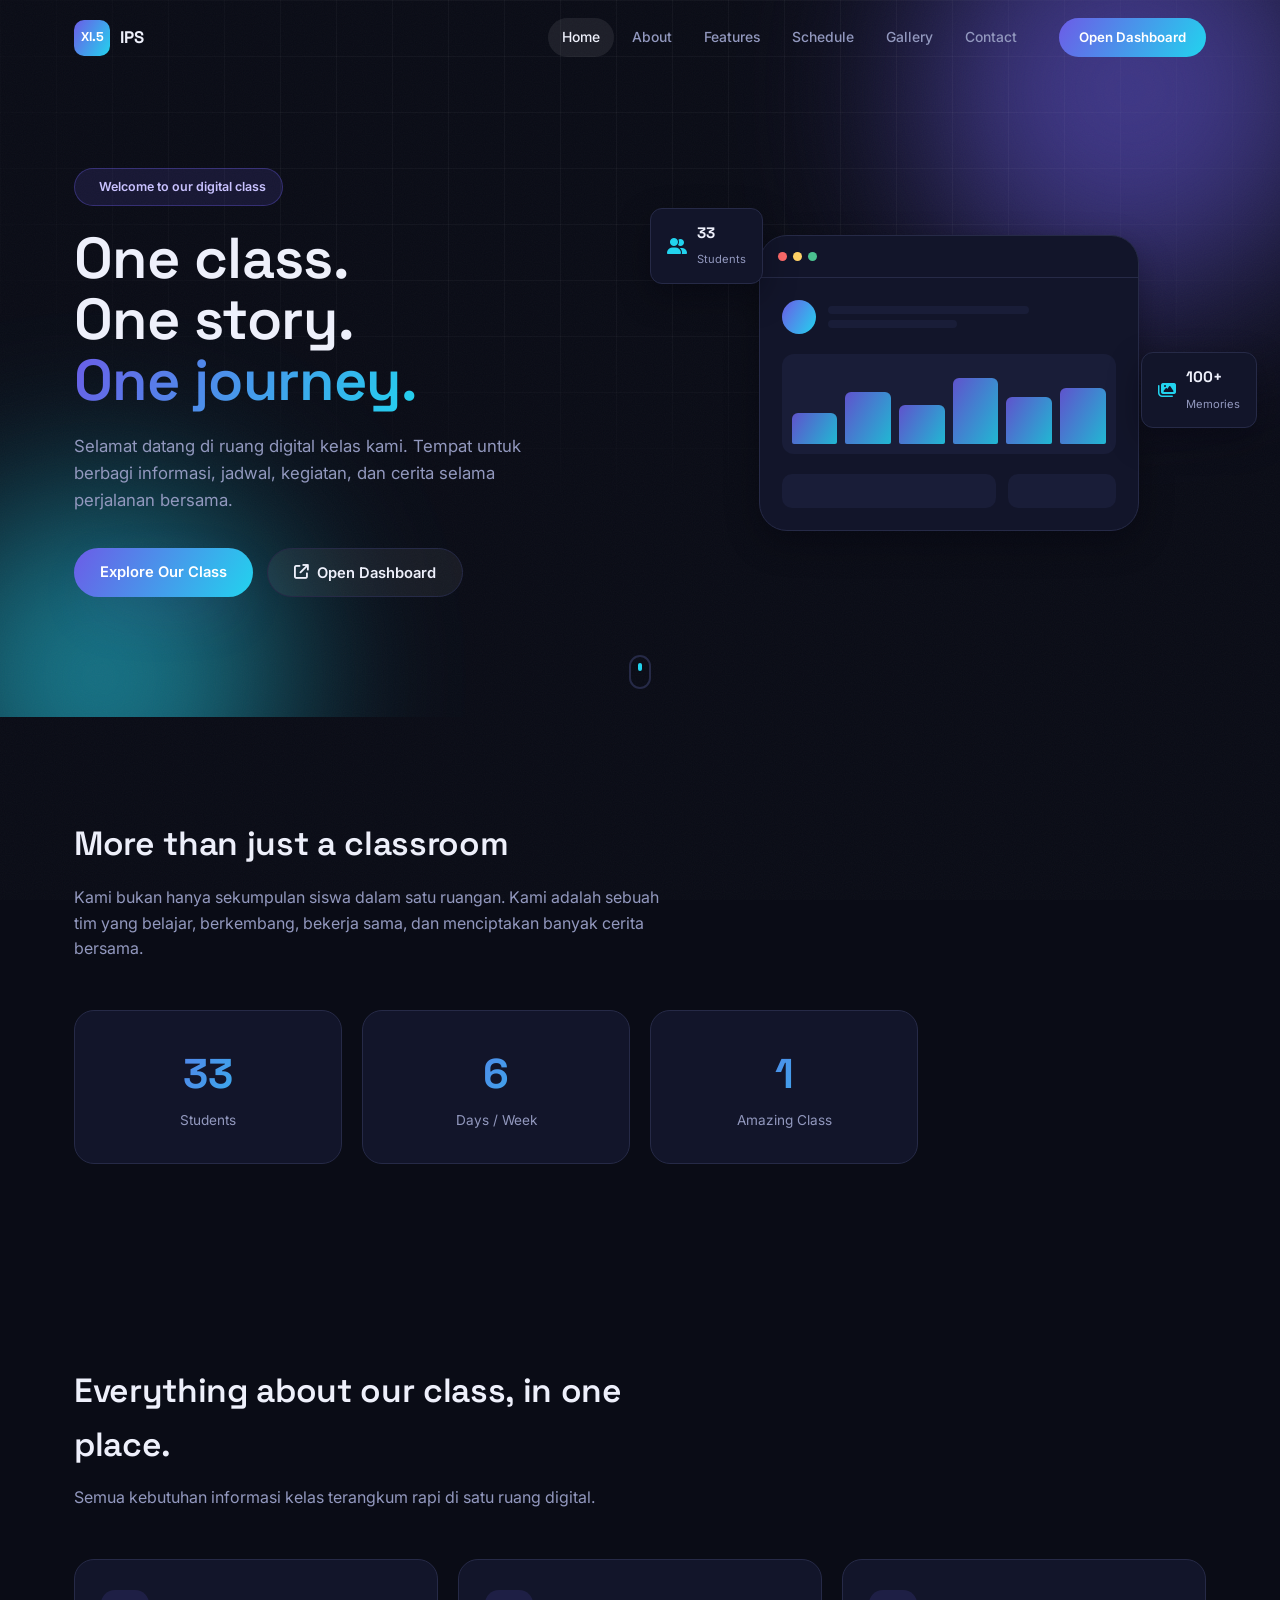
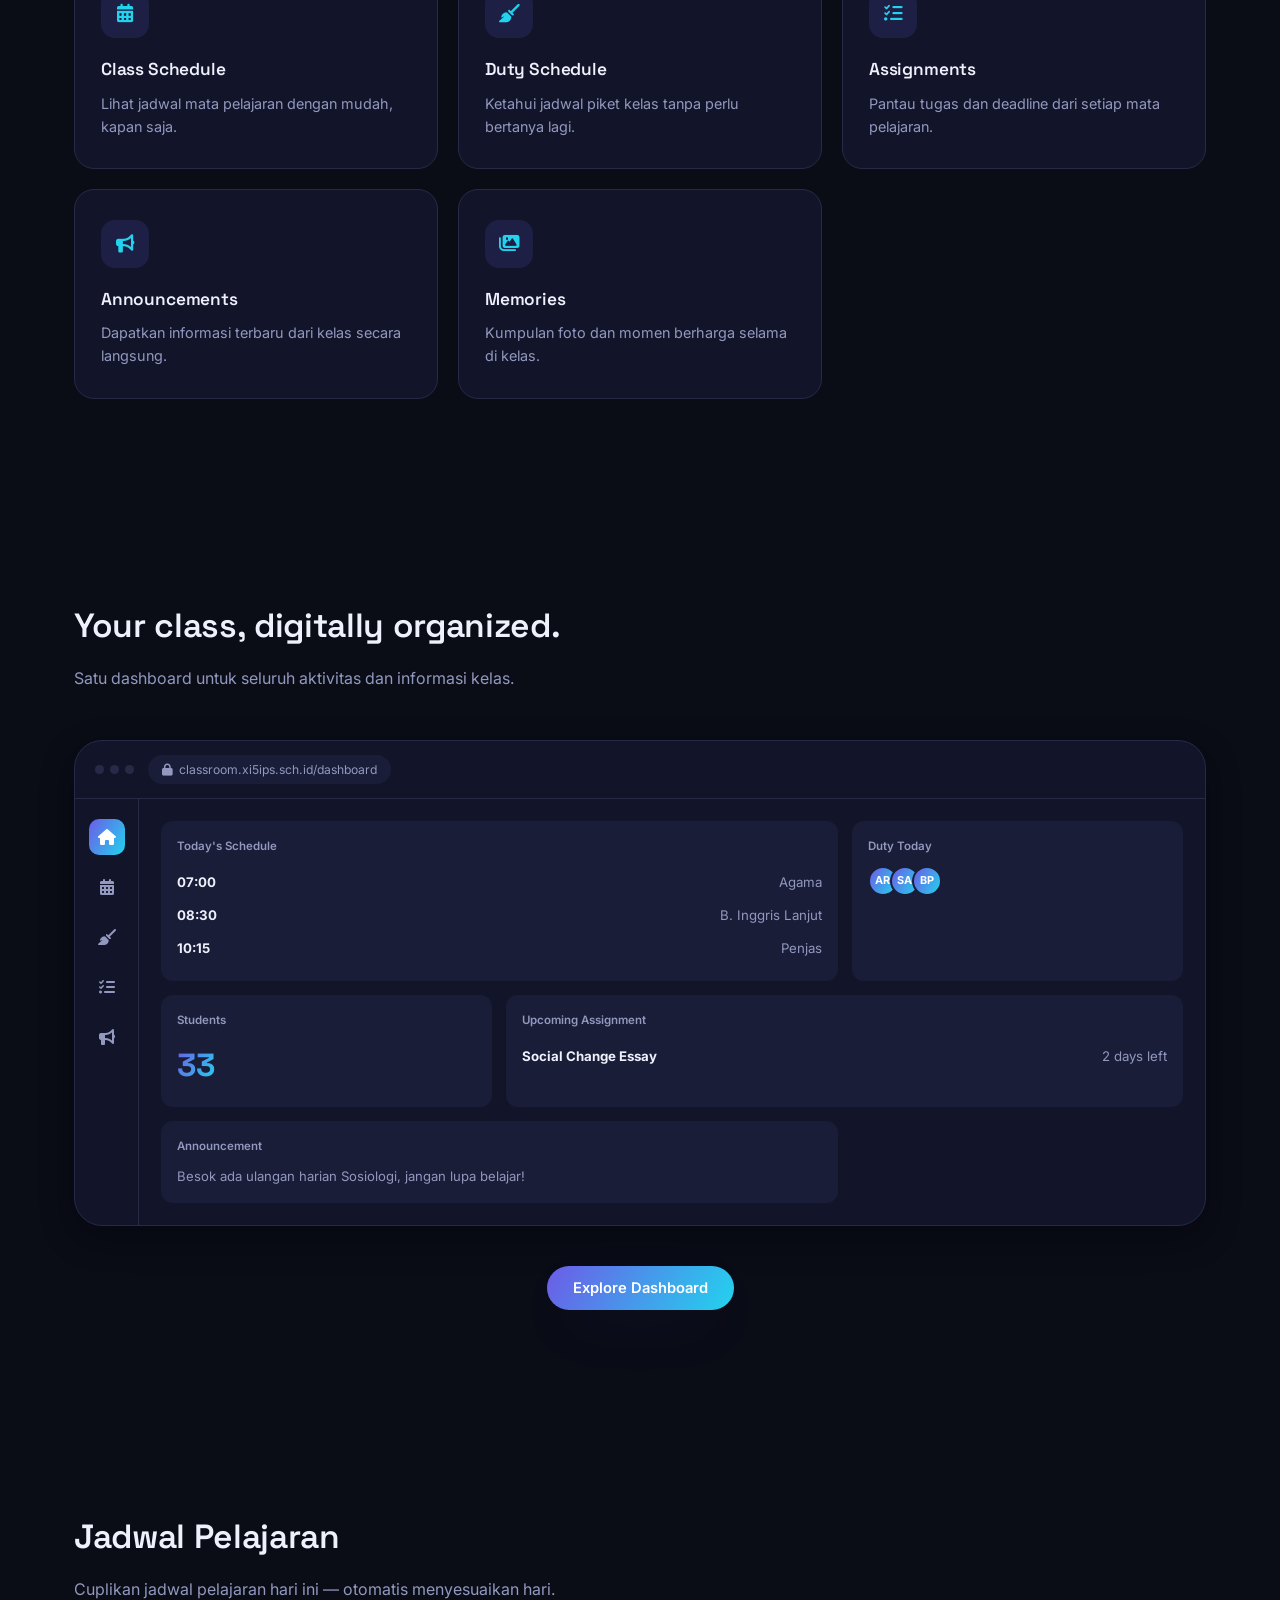
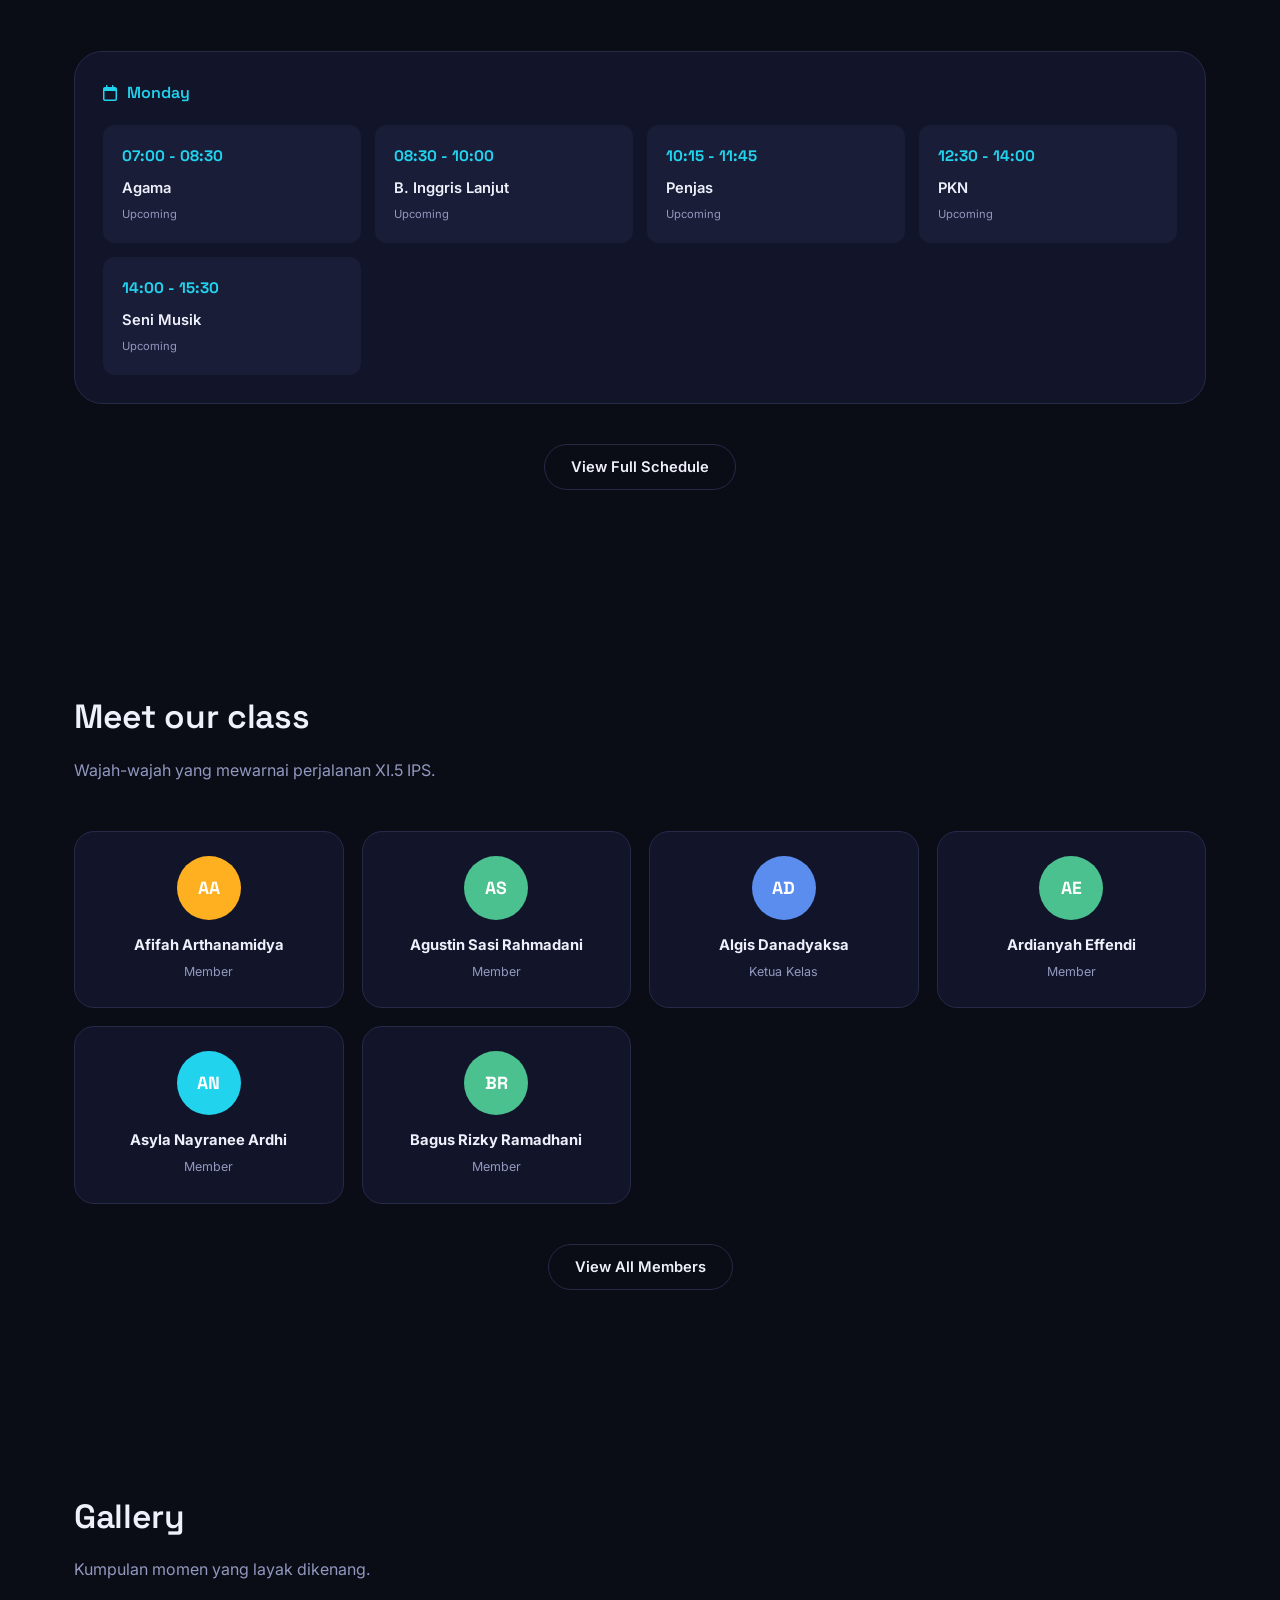
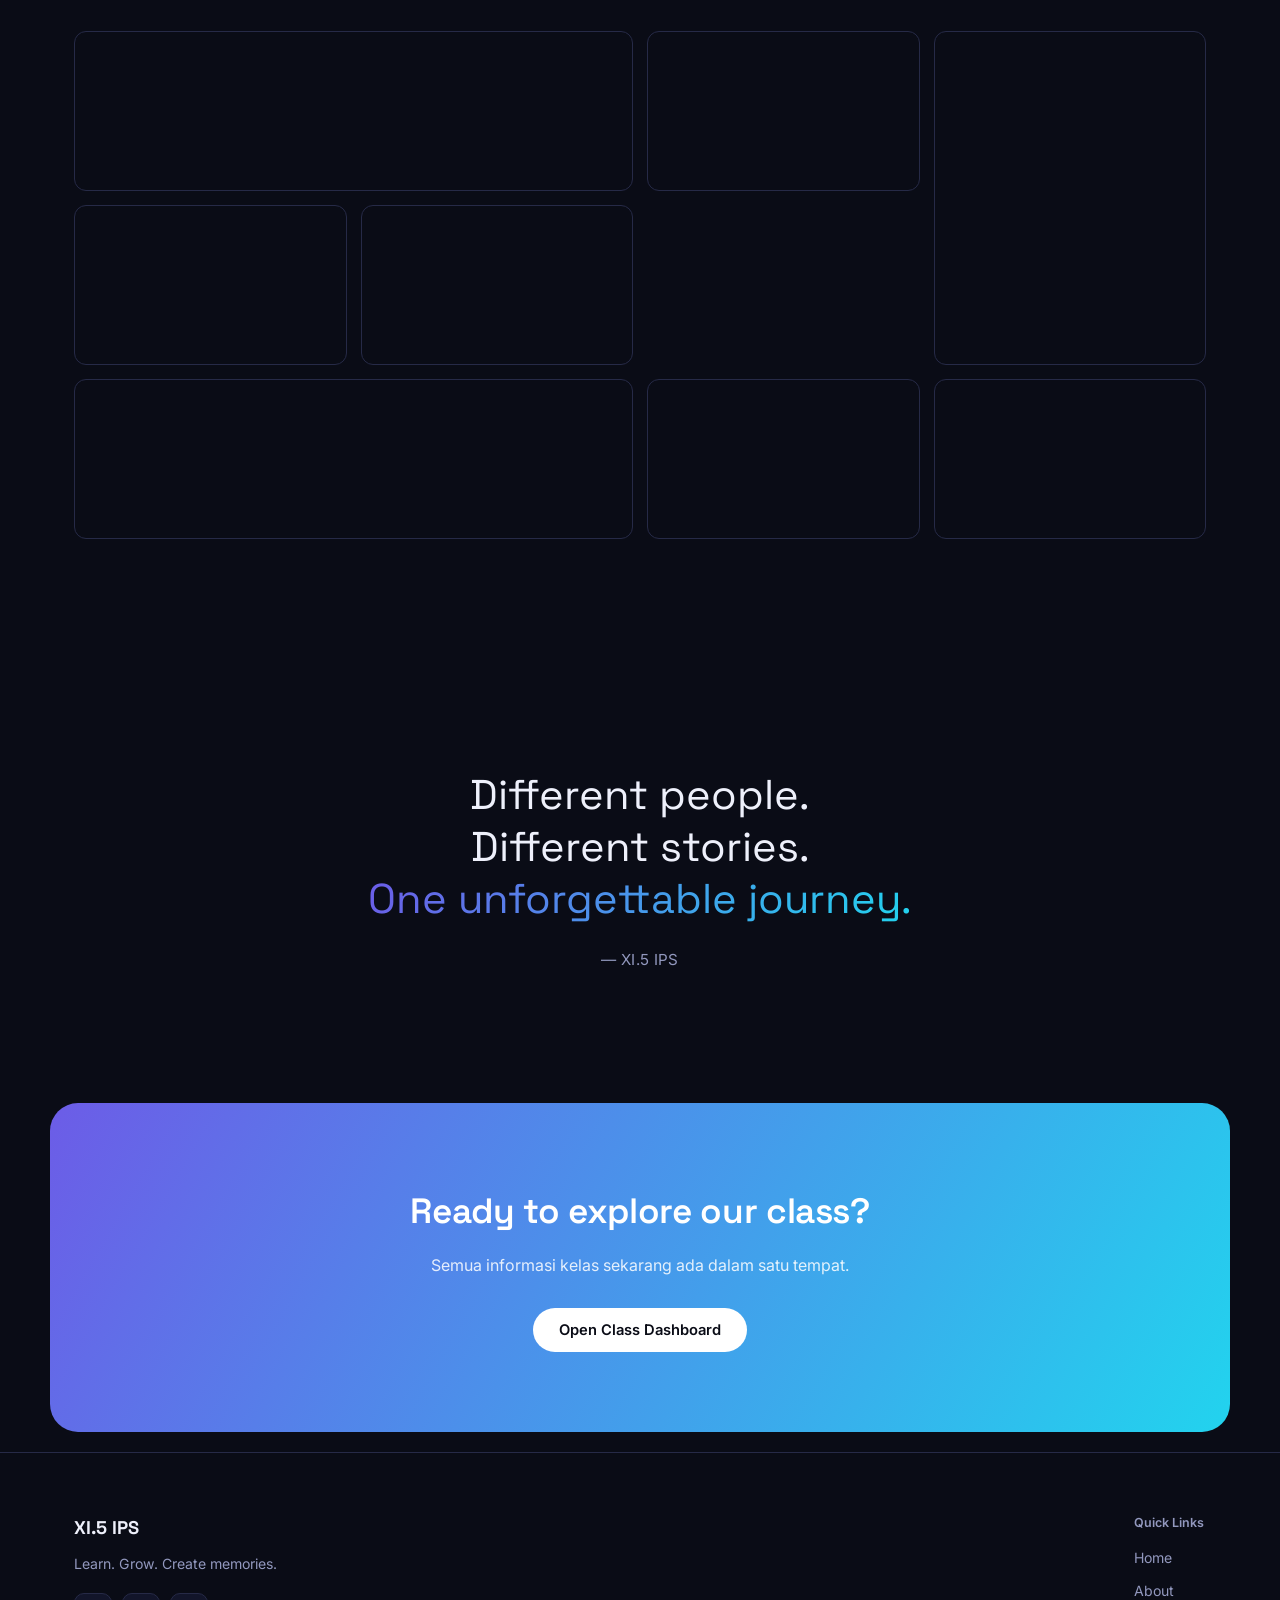
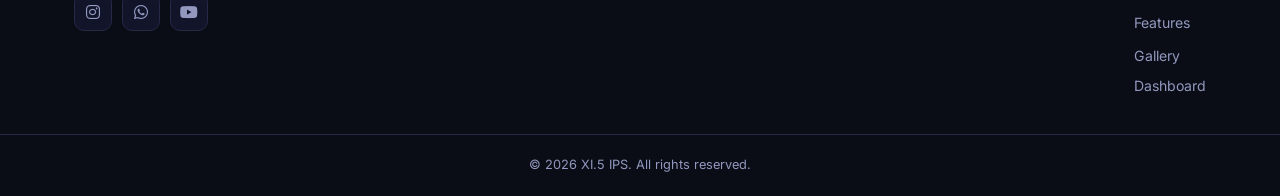
==== commit 3f96be8c: "Update index.html" ====
--- a/index.html
+++ b/index.html
@@ -48,7 +48,7 @@
     <a href="#schedule" class="mobile-item" data-section="schedule">Schedule</a>
     <a href="#gallery" class="mobile-item" data-section="gallery">Gallery</a>
     <a href="#contact" class="mobile-item" data-section="contact">Contact</a>
-    <button class="btn btn-primary" data-open-dashboard style="width:100%; margin-top:10px;">Open Dashboard</button>
+    <a href="dashboard/dashboard.html" class="btn btn-primary btn-sm nav-cta" data-open-dashboard>Open Dashboard</a>
   </div>
 </header>
 
@@ -346,4 +346,4 @@
 
 <script src="script.js"></script>
 </body>
-</html>+</html>
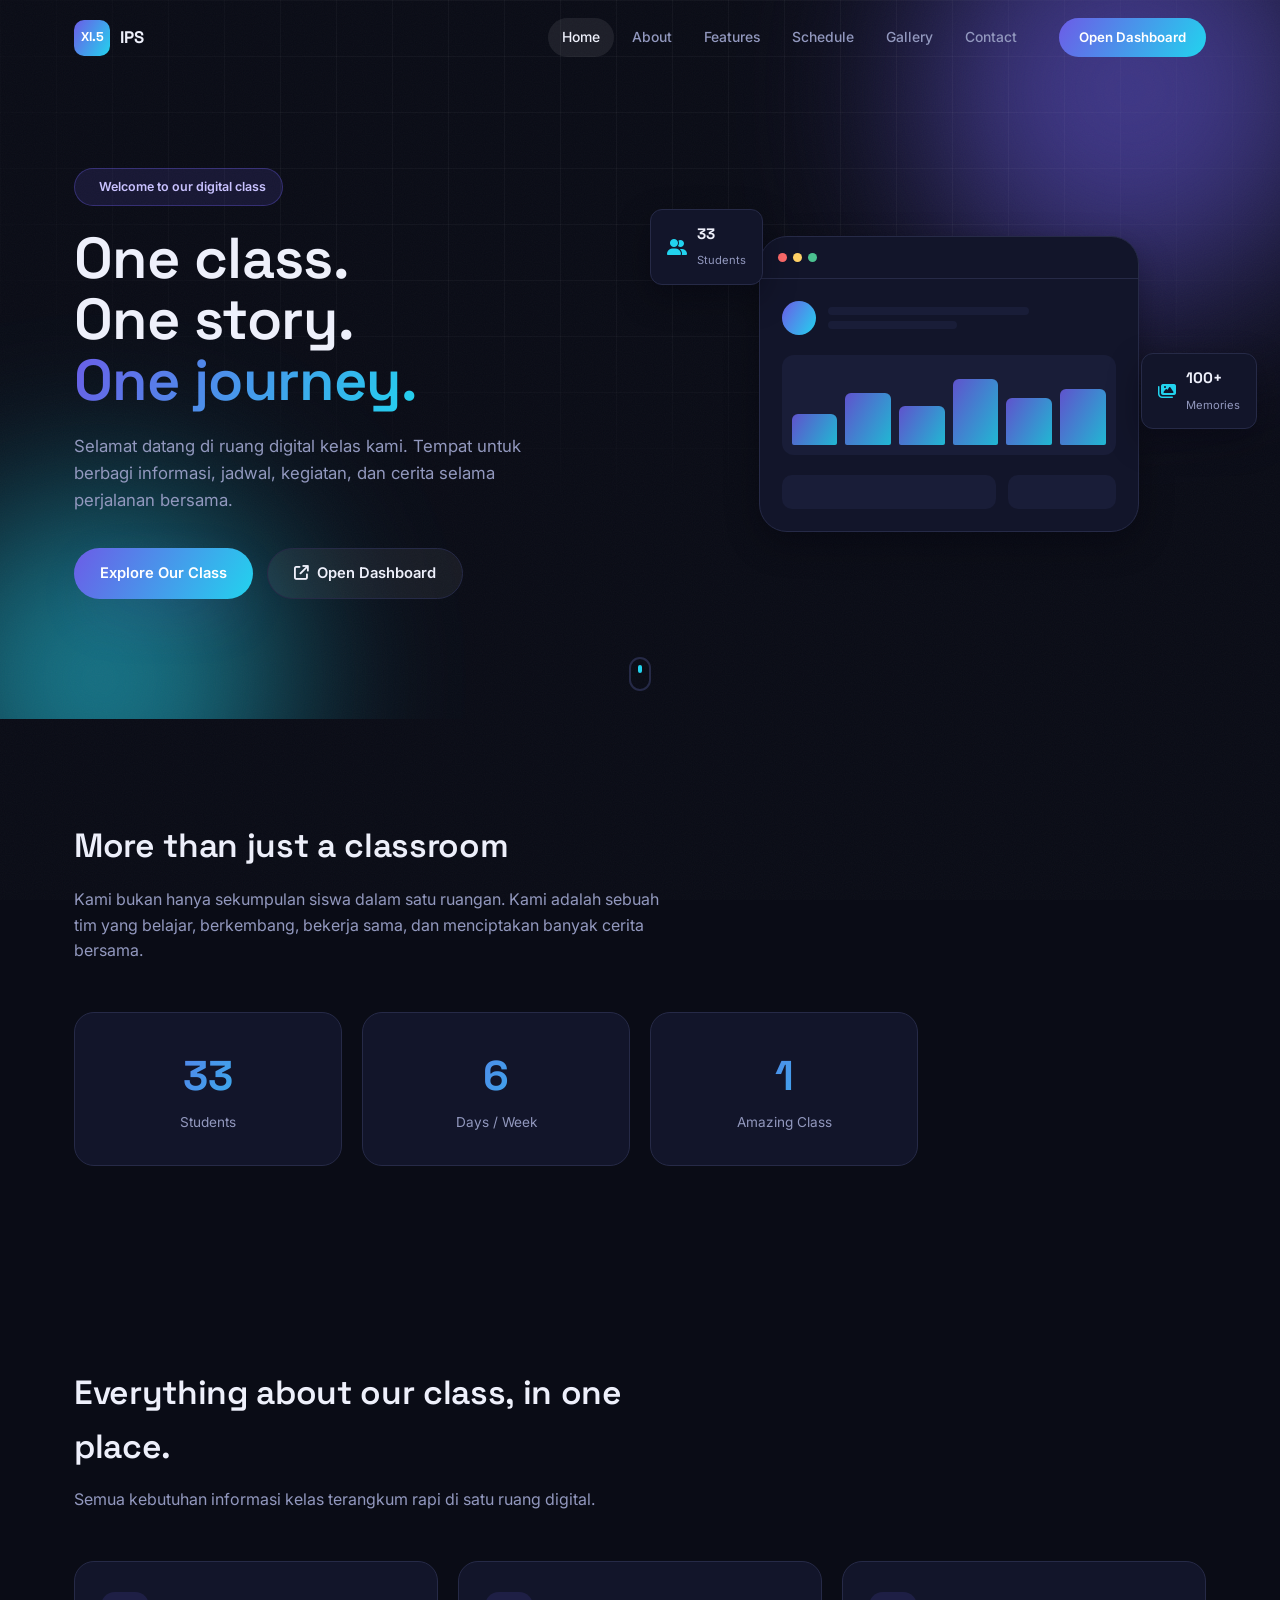
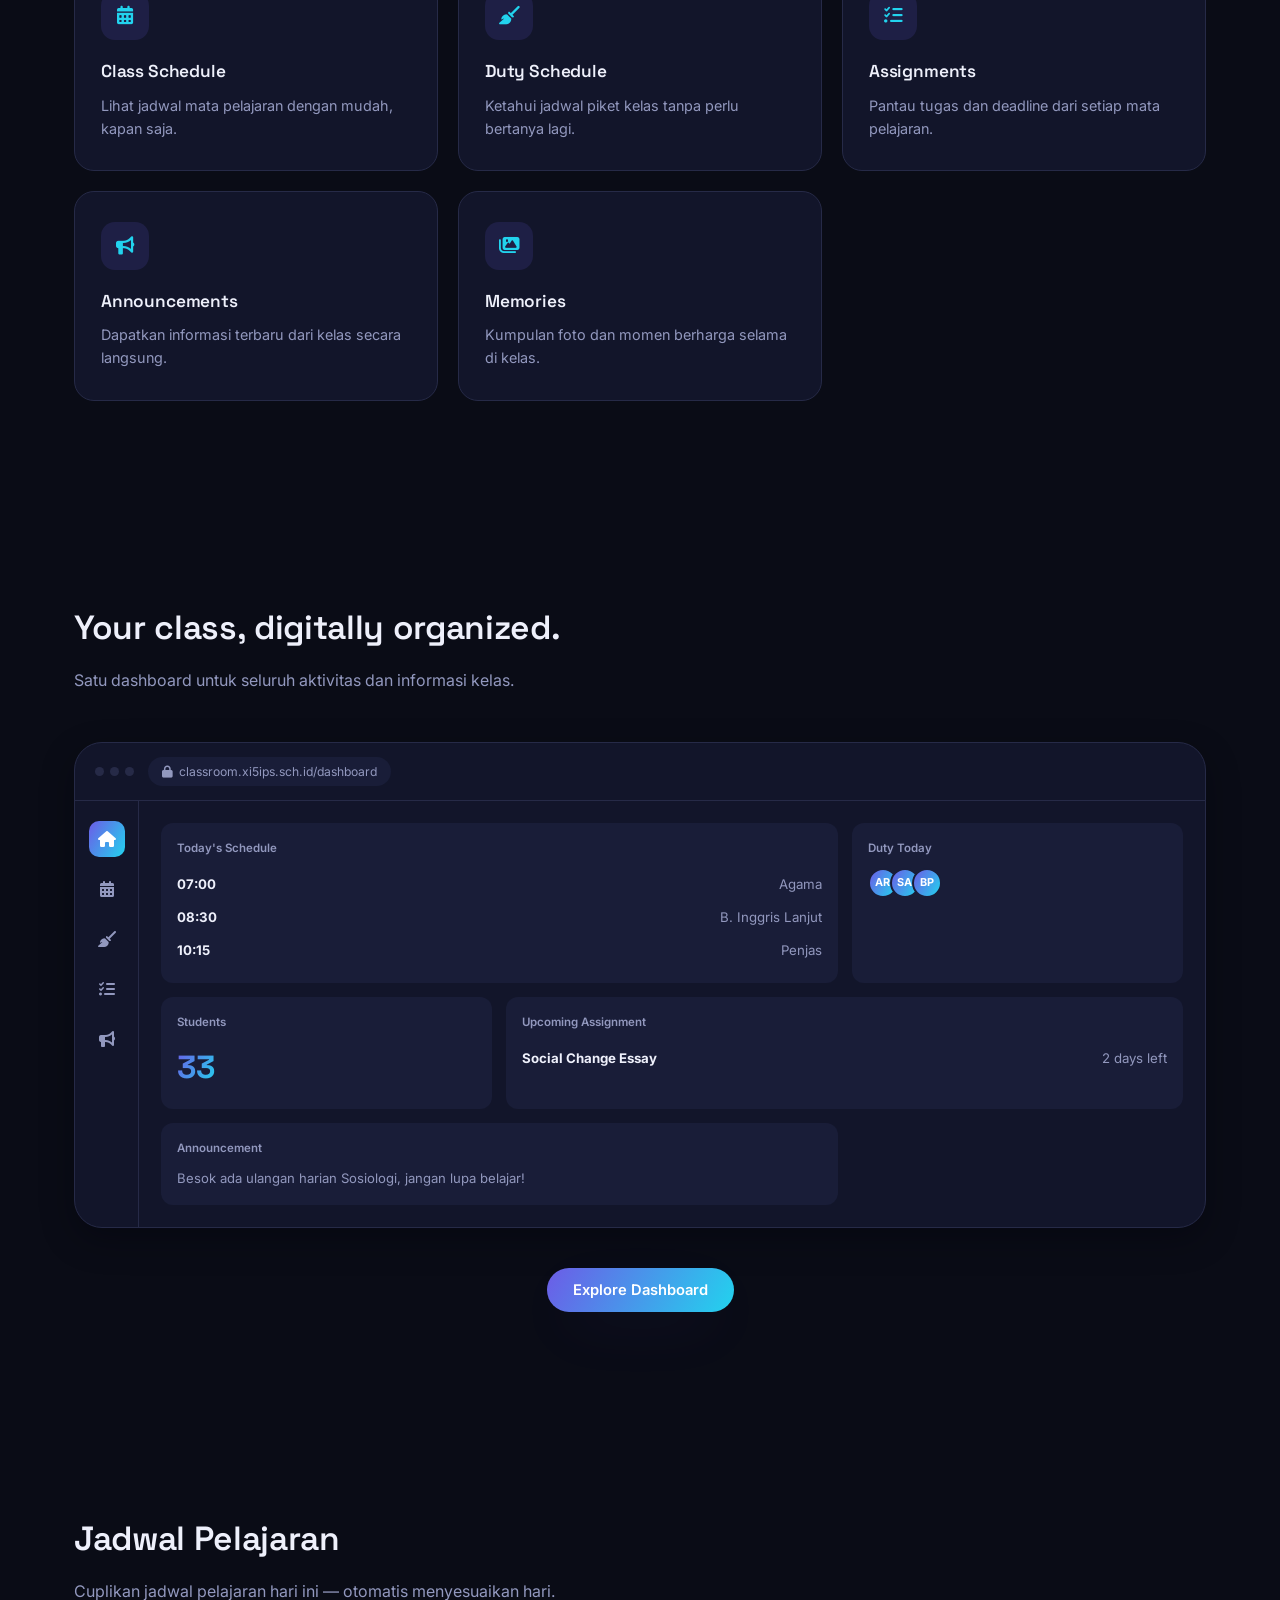
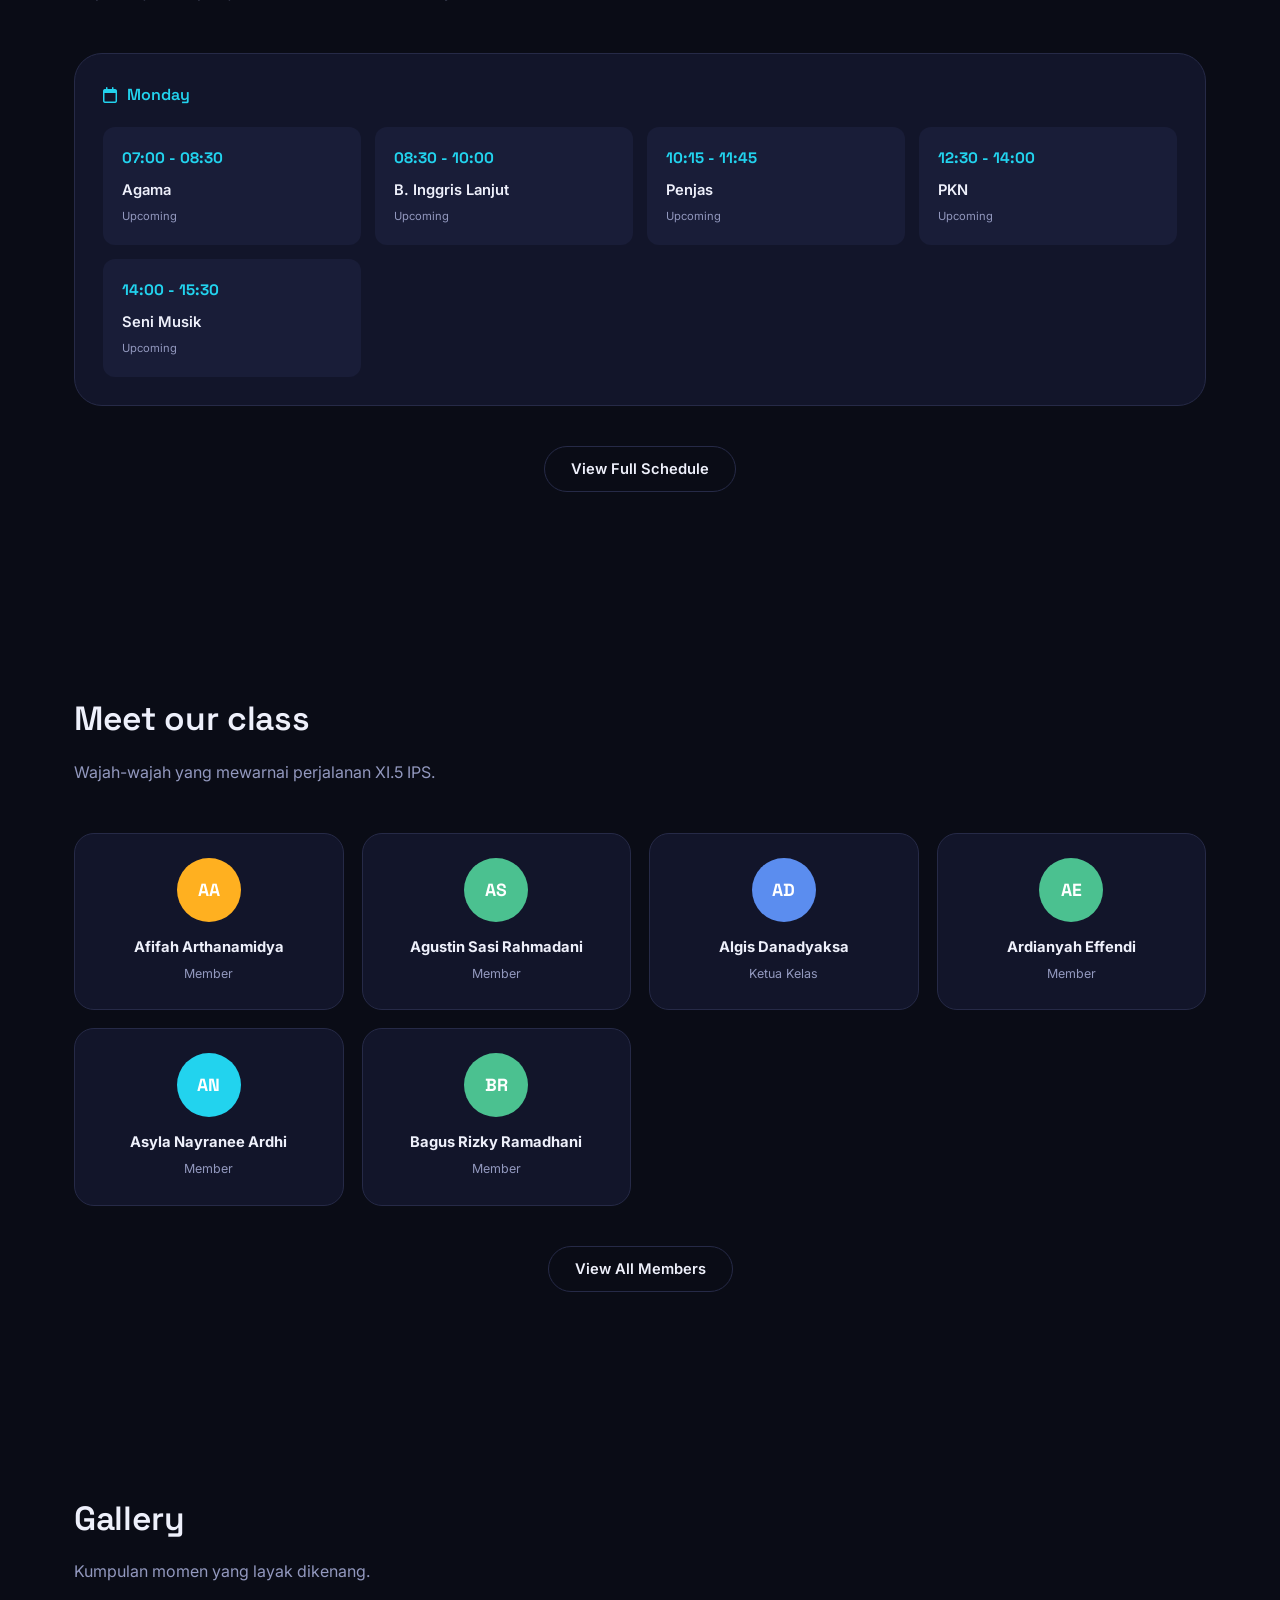
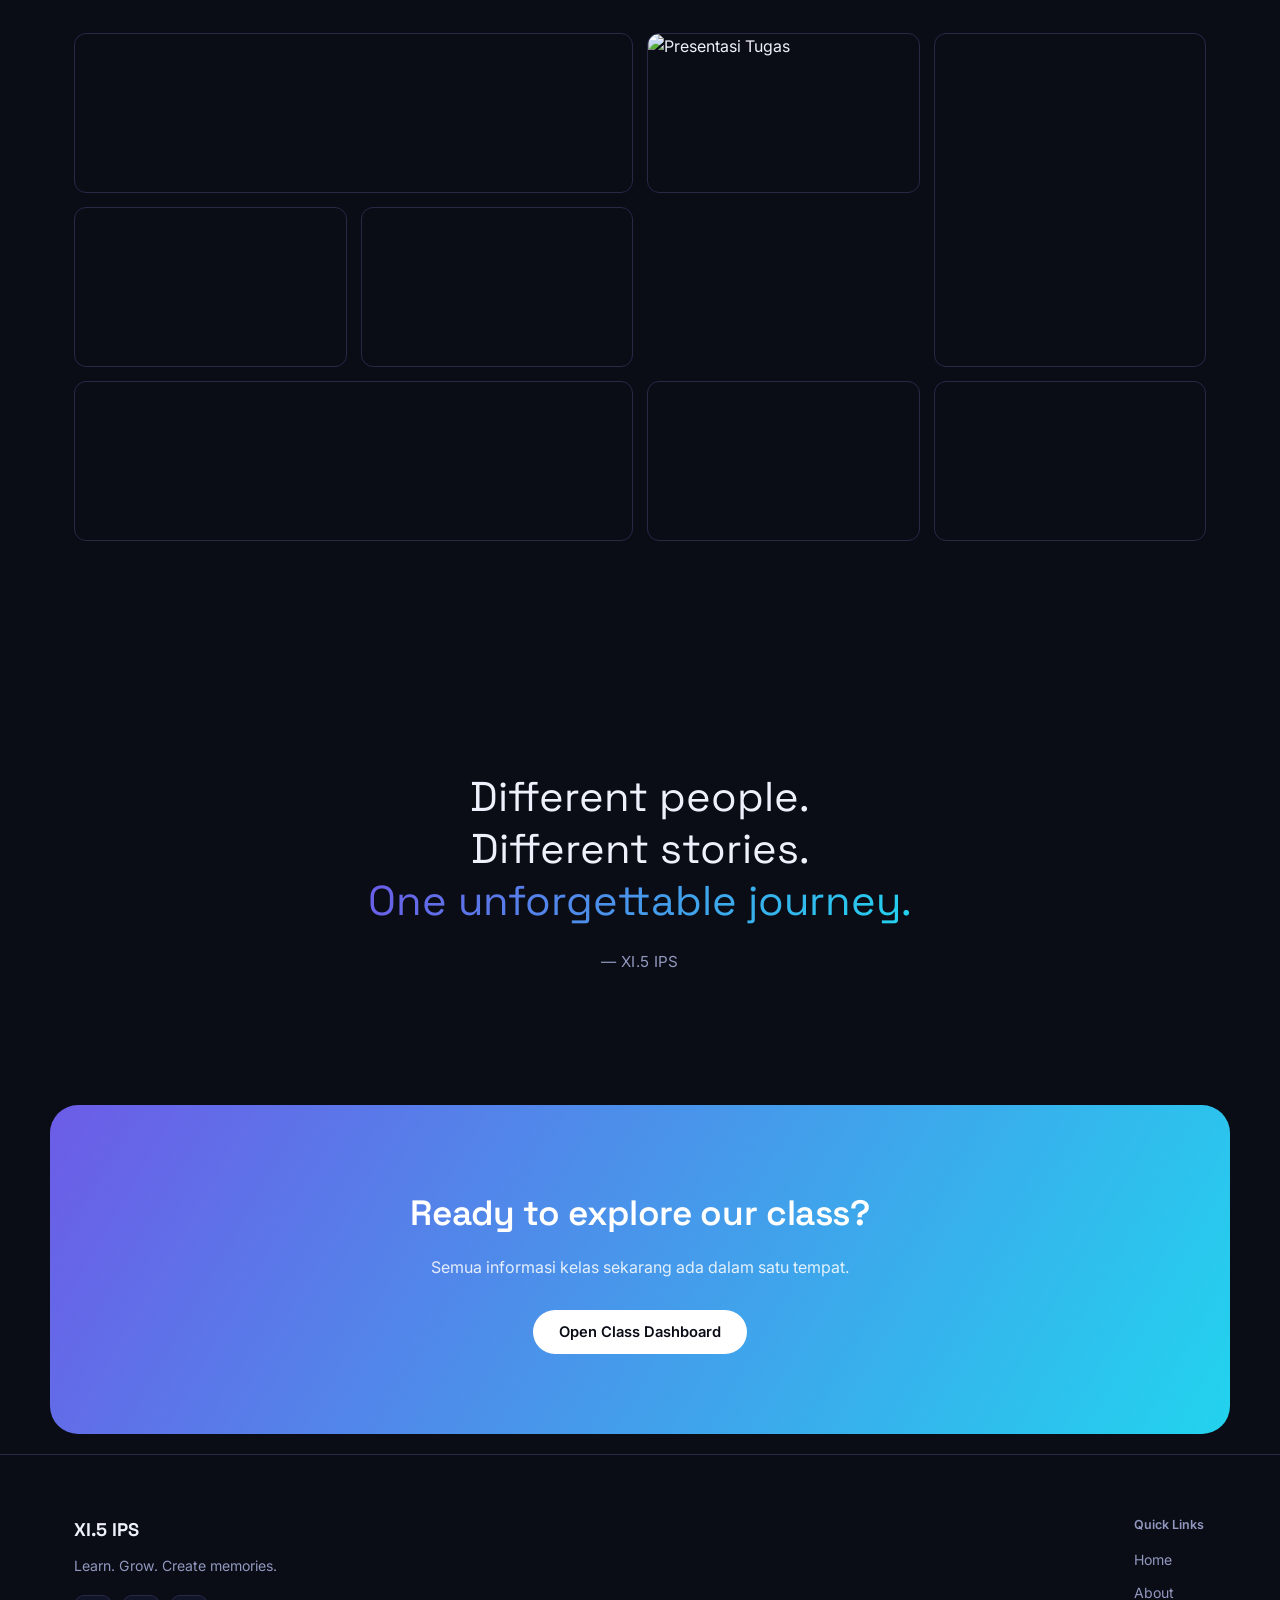
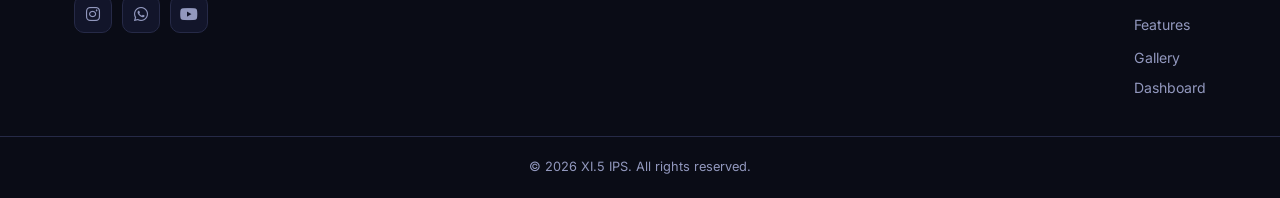
==== commit 7cea0c27: "Update index.html" ====
--- a/index.html
+++ b/index.html
@@ -73,9 +73,9 @@
       <p class="hero-desc">Selamat datang di ruang digital kelas kami. Tempat untuk berbagi informasi, jadwal, kegiatan, dan cerita selama perjalanan bersama.</p>
       <div class="hero-actions">
         <a href="#about" class="btn btn-primary">Explore Our Class</a>
-        <button class="btn btn-ghost" data-open-dashboard>
+        <a href="dashboard/dashboard.html" class="btn btn-ghost" data-open-dashboard>
           <i class="fa-solid fa-arrow-up-right-from-square"></i> Open Dashboard
-        </button>
+        </a>
       </div>
     </div>
 
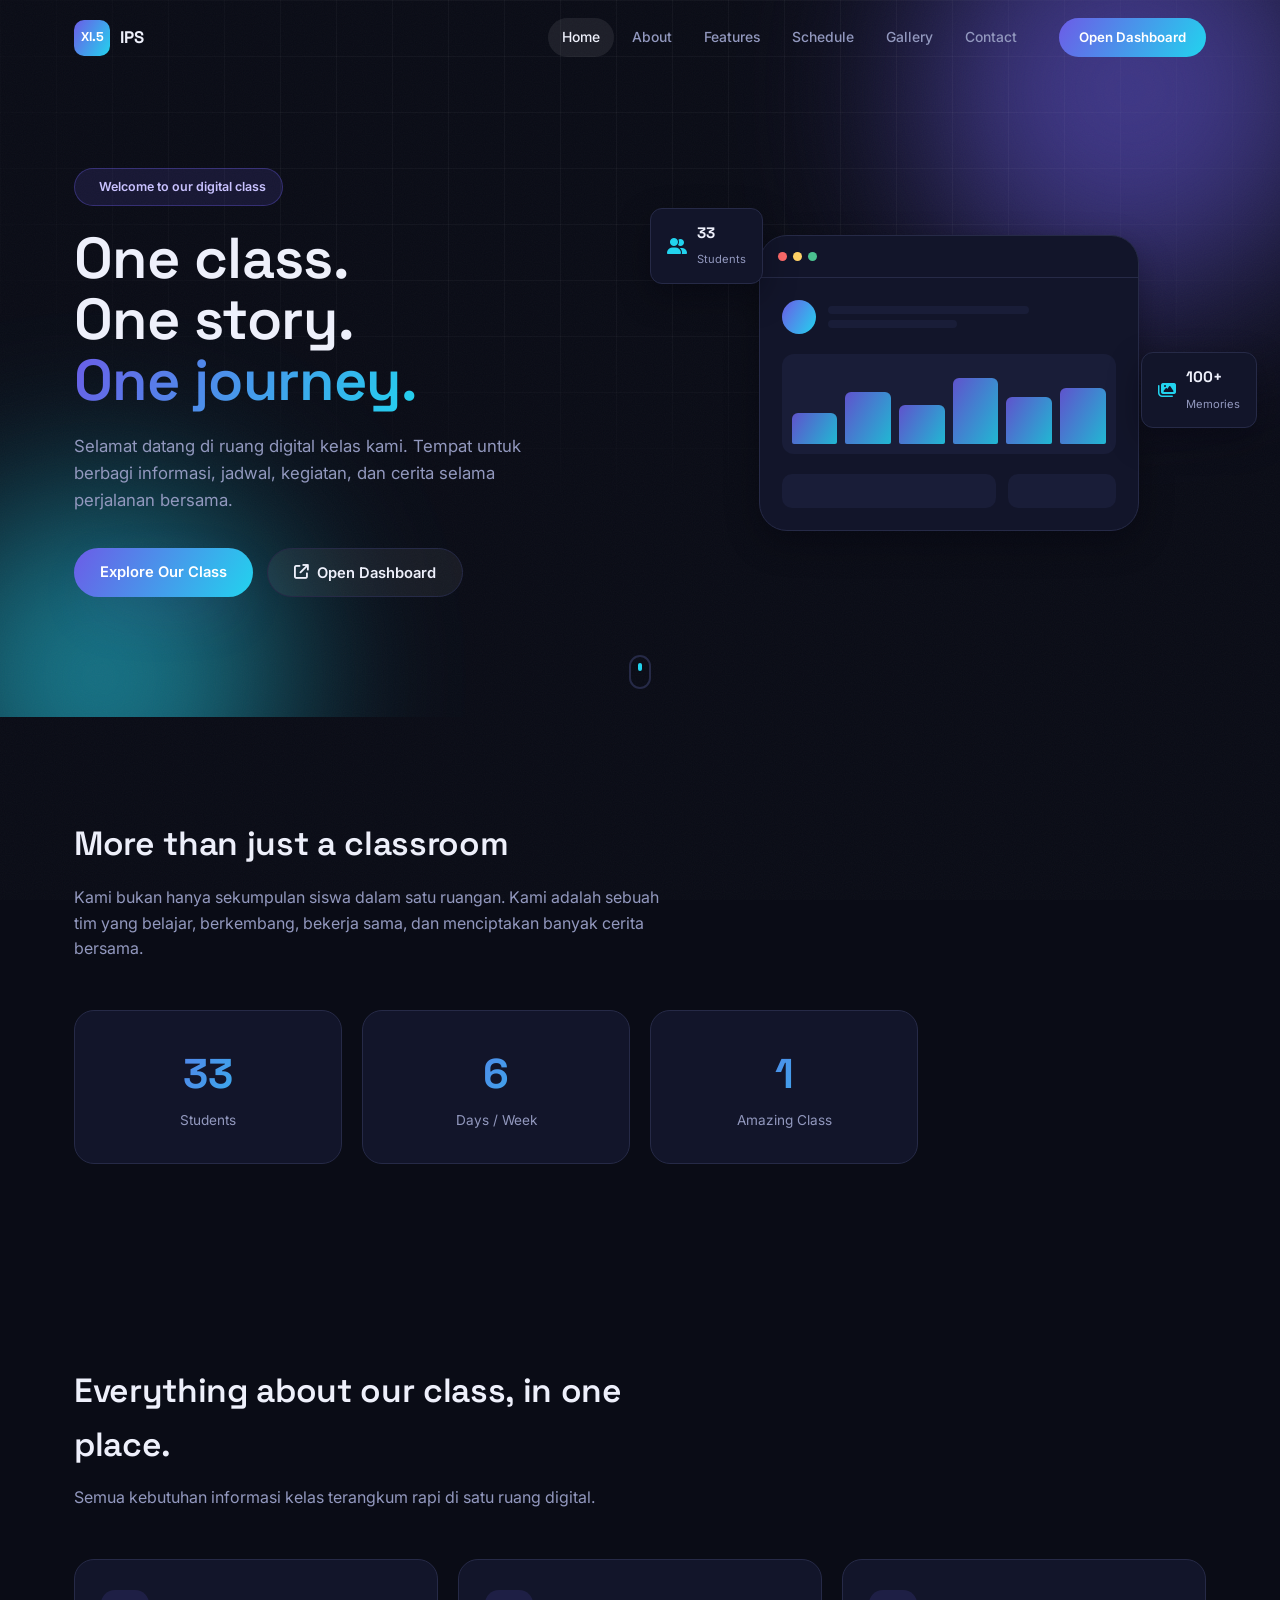
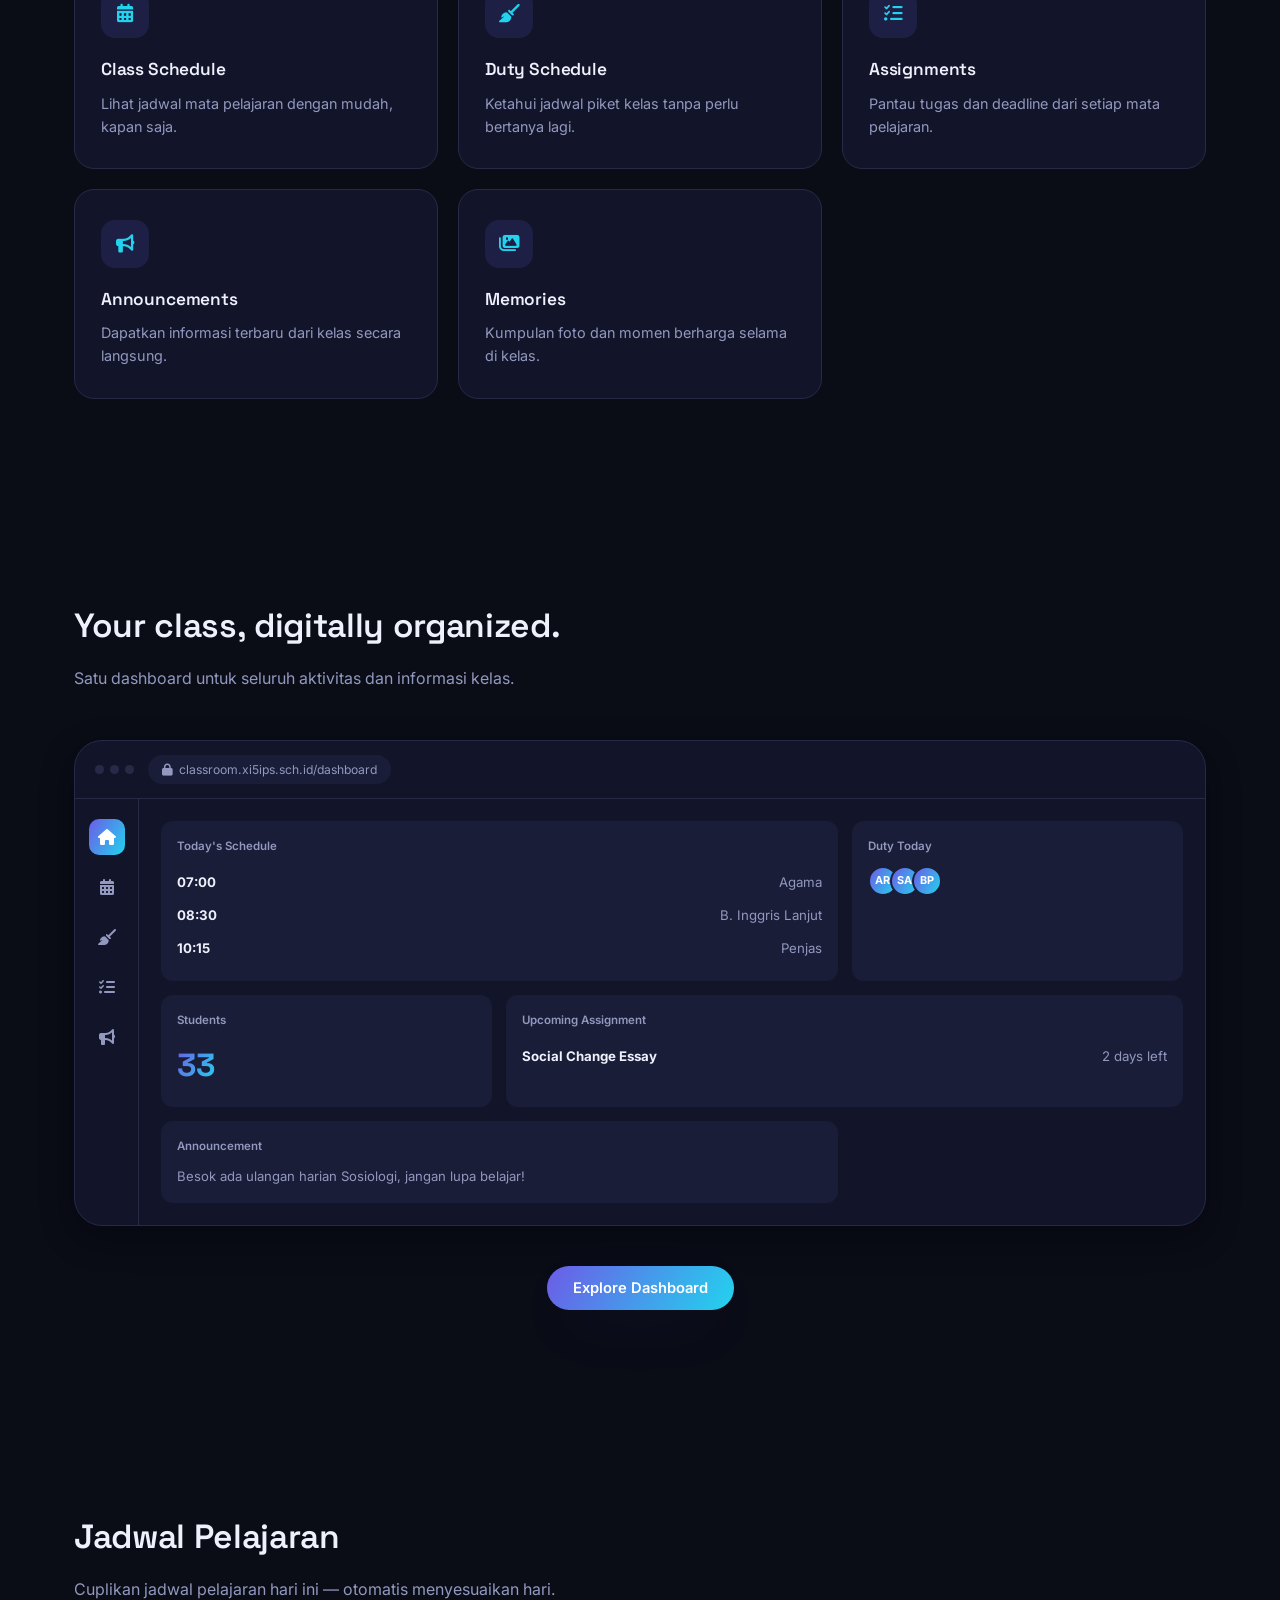
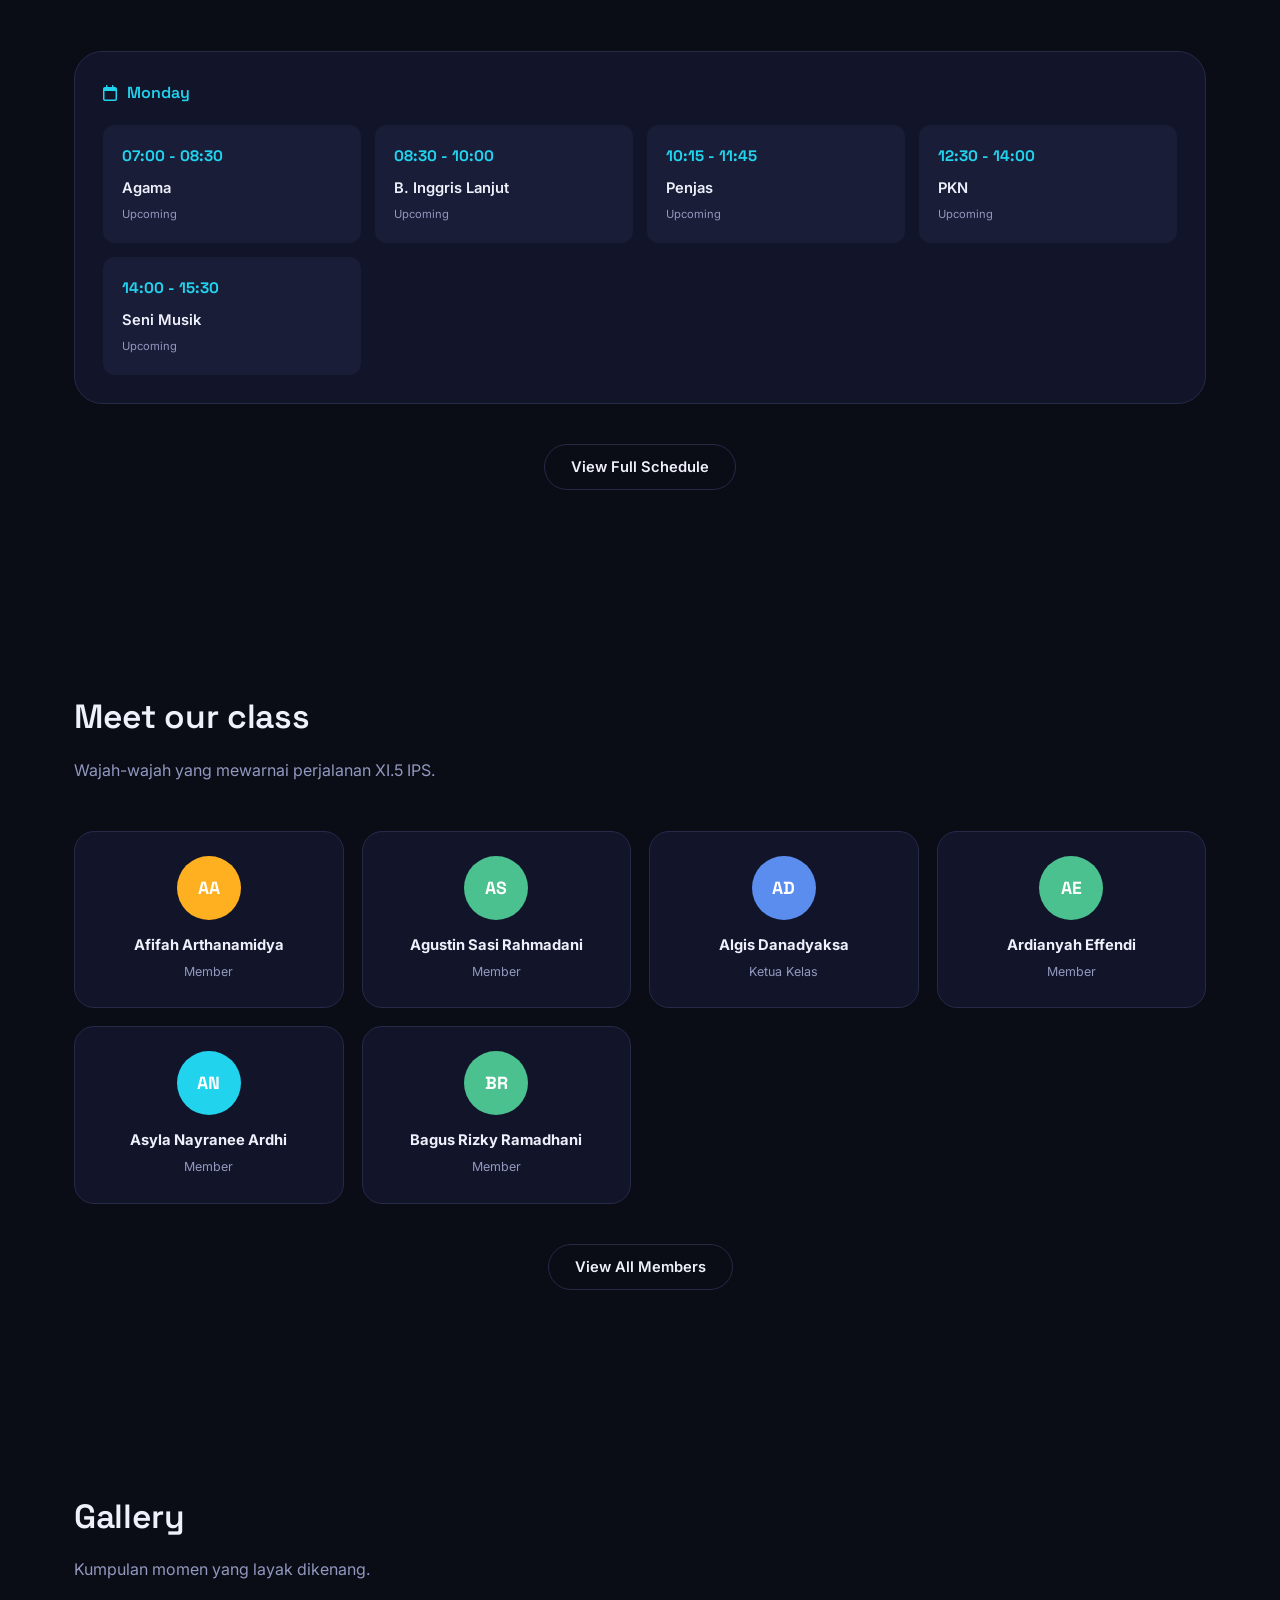
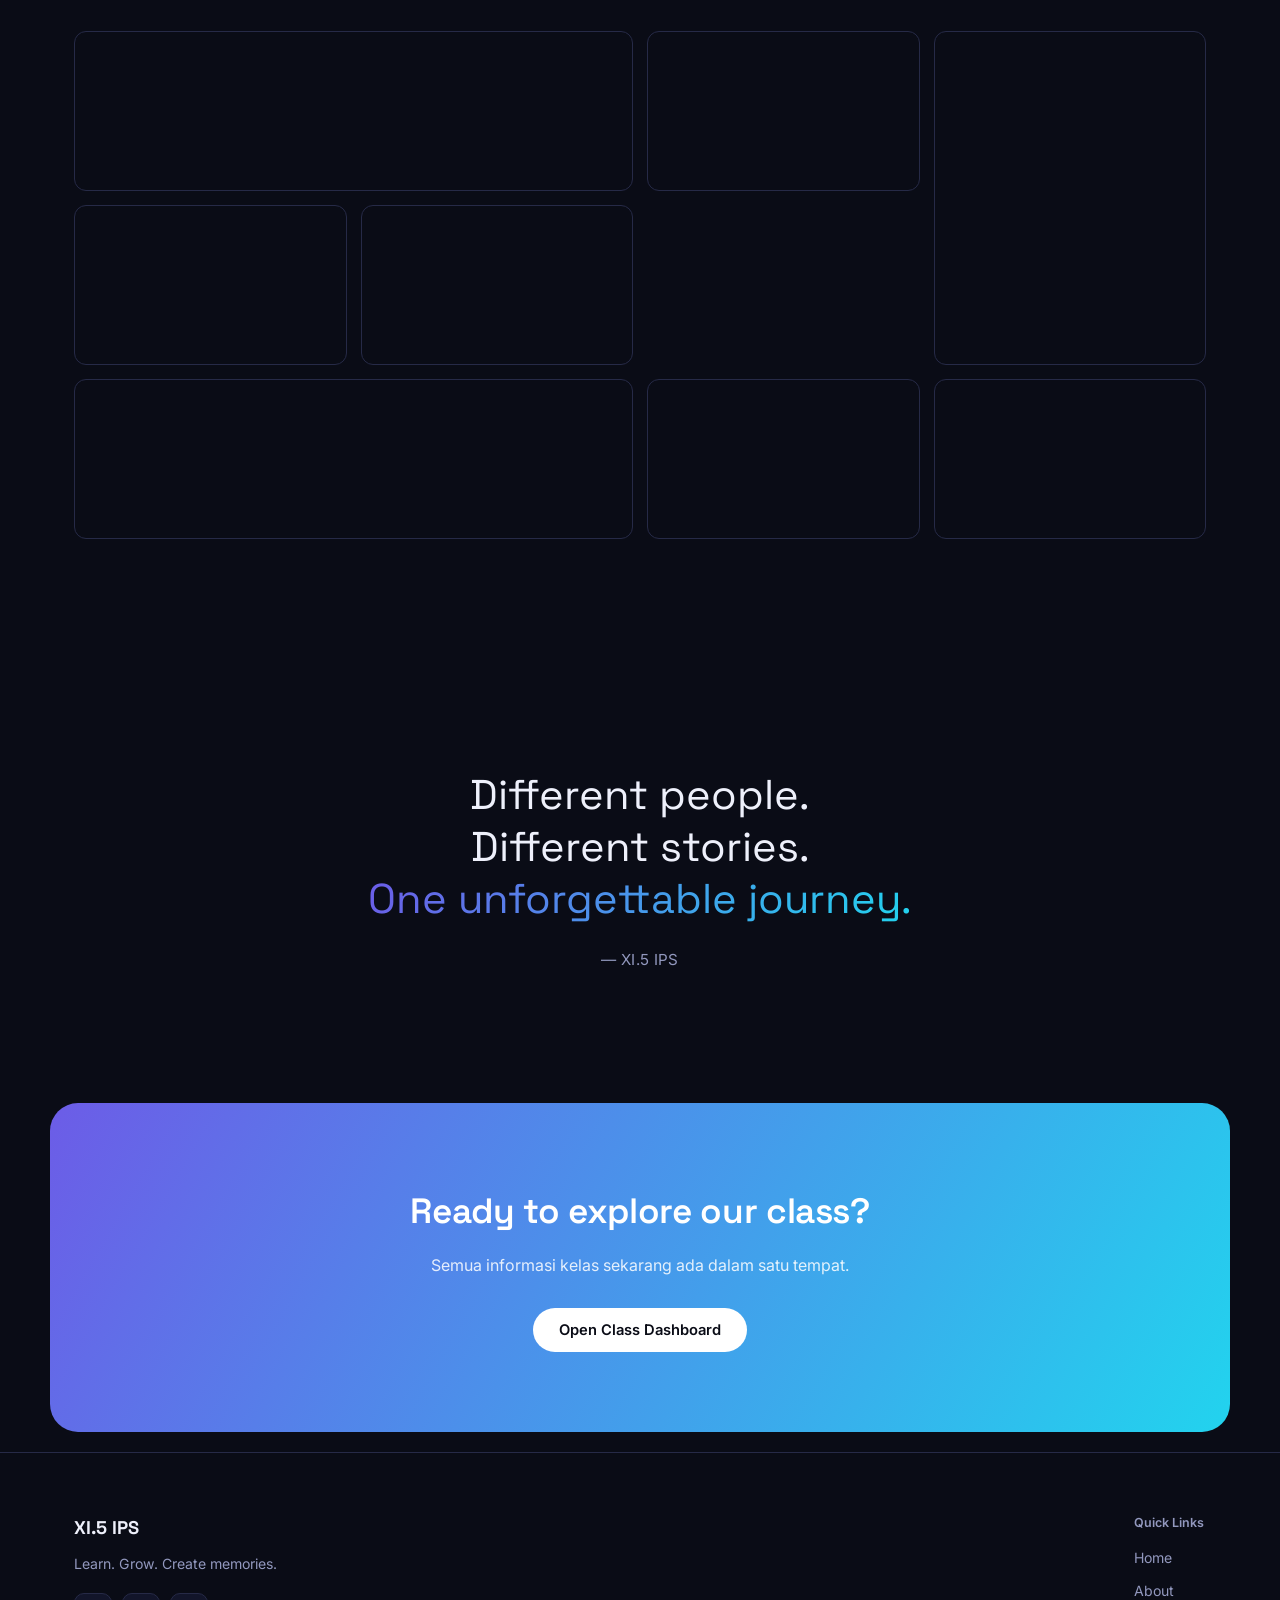
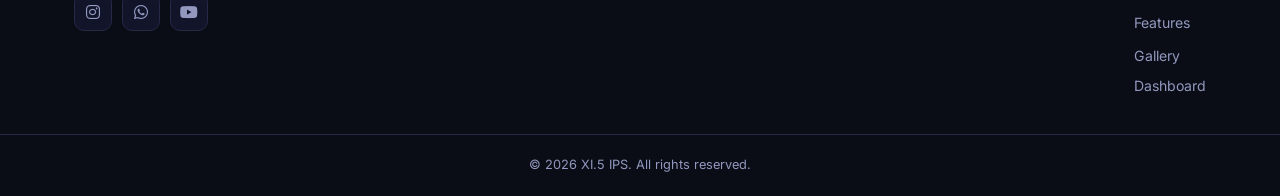
==== commit 13d89fe8: "Update print statement from 'Hello' to 'Goodbye'" ====
--- a/index.html
+++ b/index.html
@@ -73,9 +73,9 @@
       <p class="hero-desc">Selamat datang di ruang digital kelas kami. Tempat untuk berbagi informasi, jadwal, kegiatan, dan cerita selama perjalanan bersama.</p>
       <div class="hero-actions">
         <a href="#about" class="btn btn-primary">Explore Our Class</a>
-        <a href="dashboard/dashboard.html" class="btn btn-ghost" data-open-dashboard>
+        <button class="btn btn-ghost" data-open-dashboard>
           <i class="fa-solid fa-arrow-up-right-from-square"></i> Open Dashboard
-        </a>
+        </button>
       </div>
     </div>
 
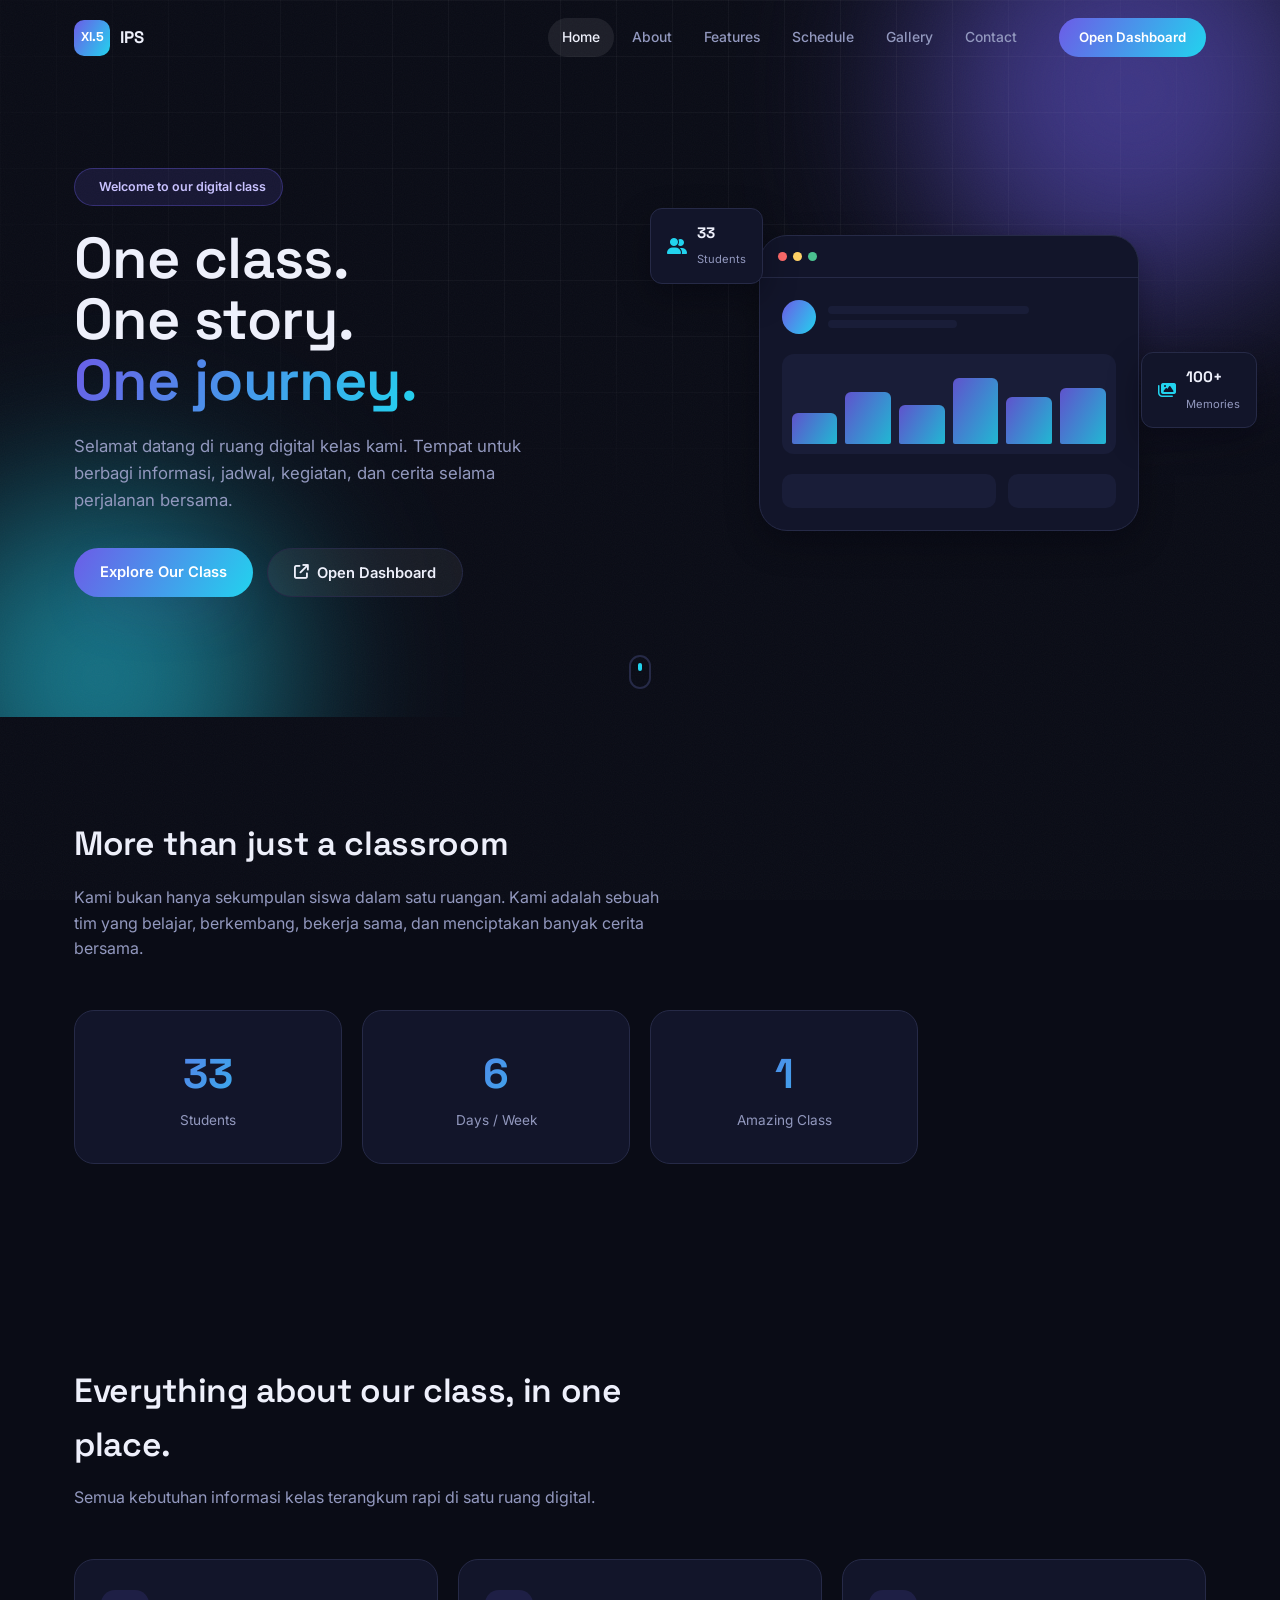
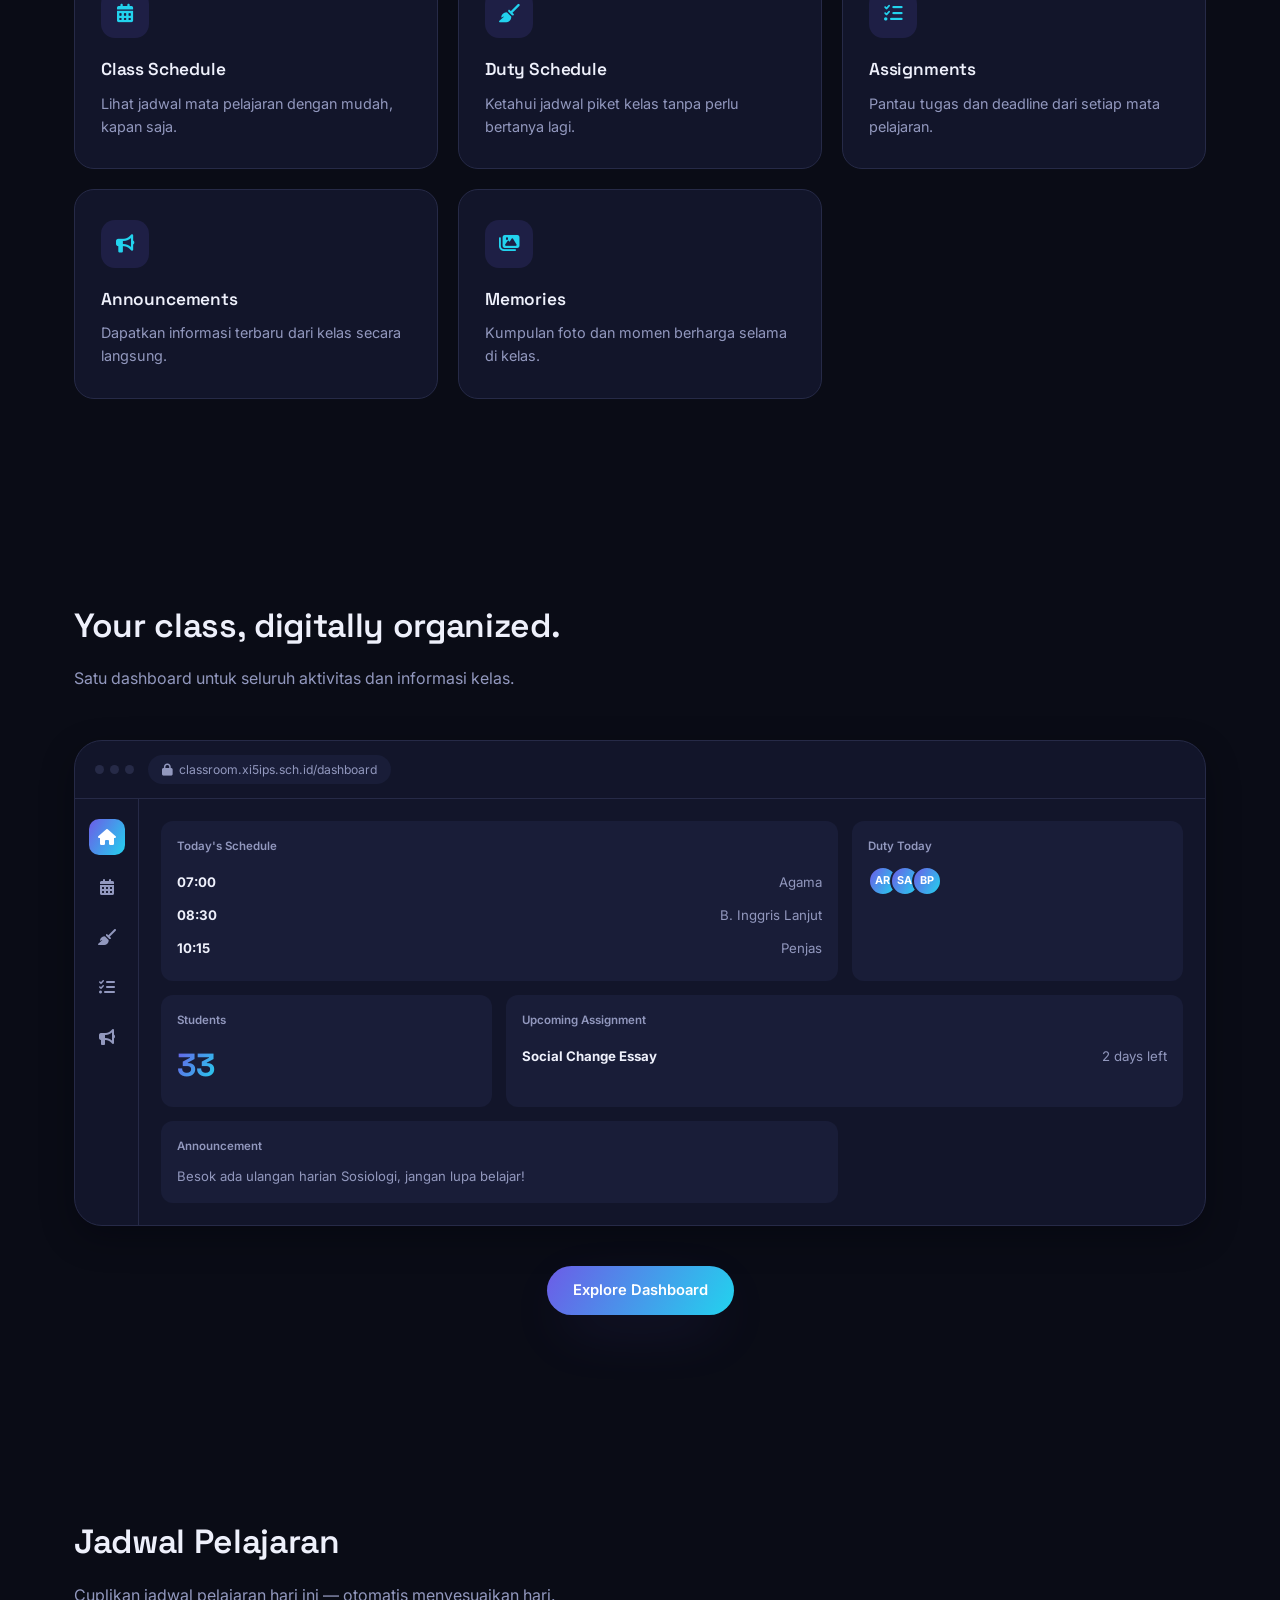
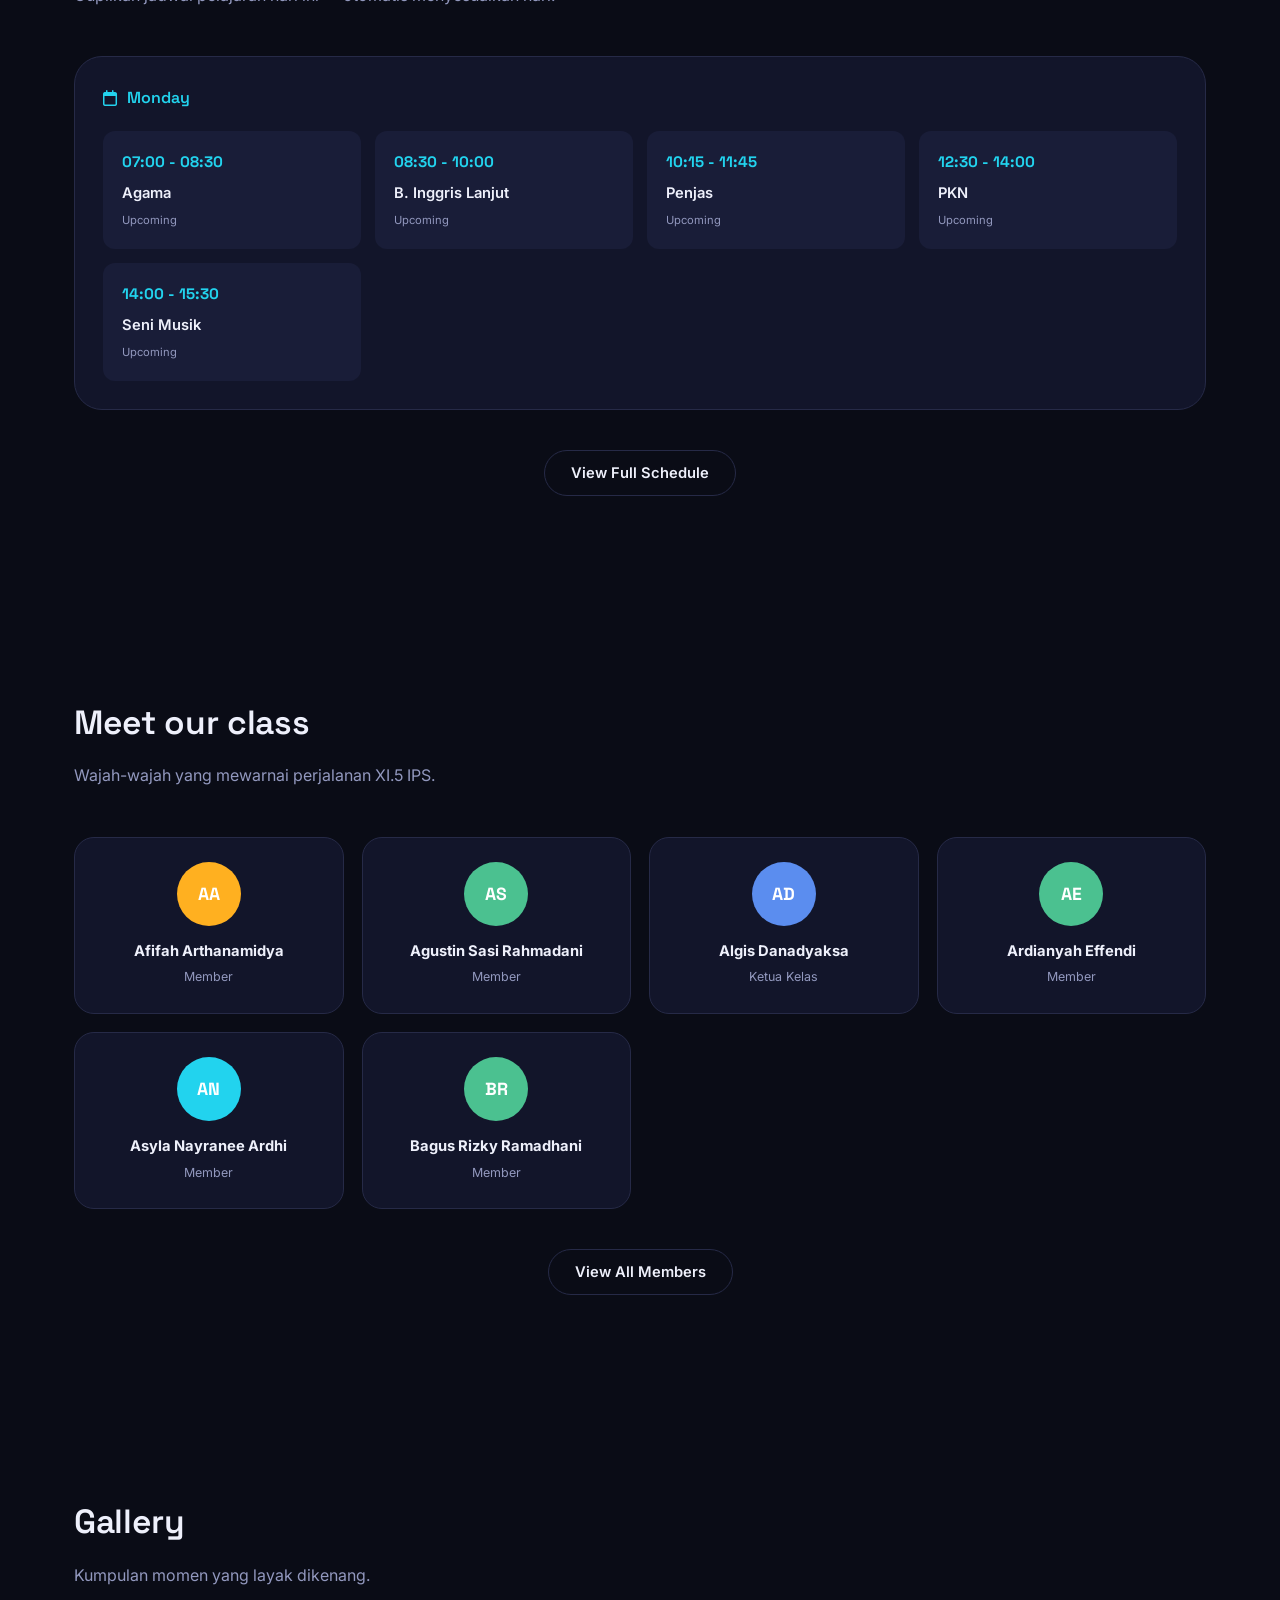
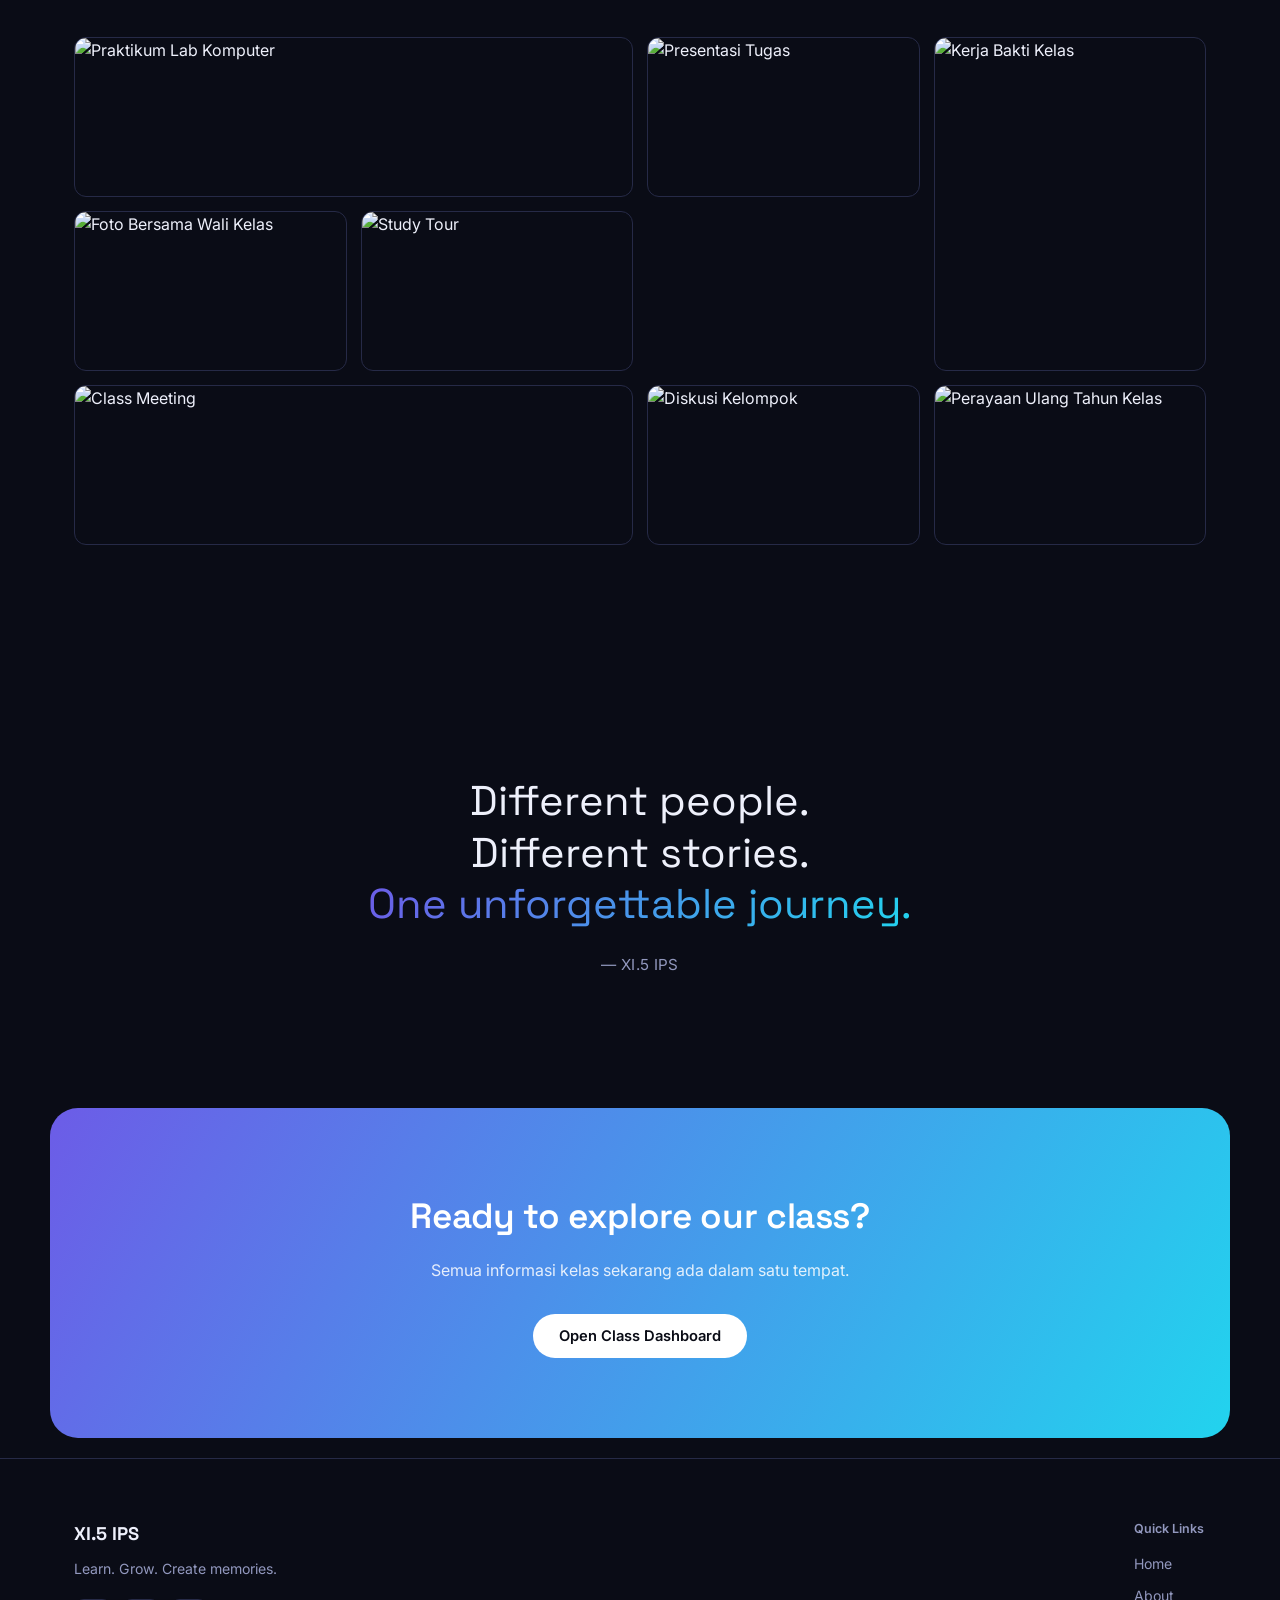
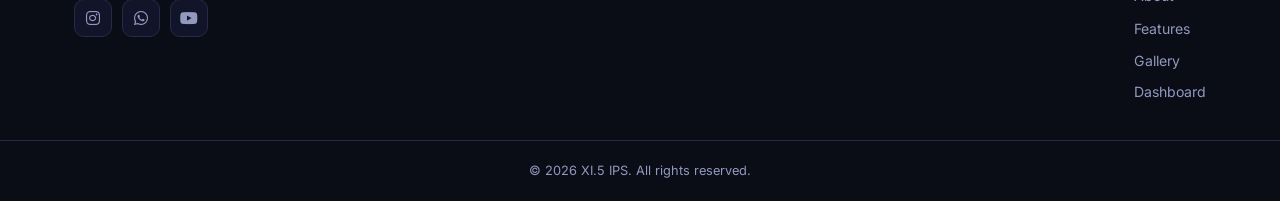
==== commit d7f68e6c: "Update index.html" ====
--- a/index.html
+++ b/index.html
@@ -232,7 +232,7 @@
     </div>
 
     <div class="preview-cta reveal">
-      <button class="btn btn-primary" data-open-dashboard>Explore Dashboard</button>
+      <a href="dashboard/dashboard.html" class="btn btn-primary" data-open-dashboard="dashboard/dashboard.html">Explore Dashboard</a>
     </div>
   </div>
 </section>
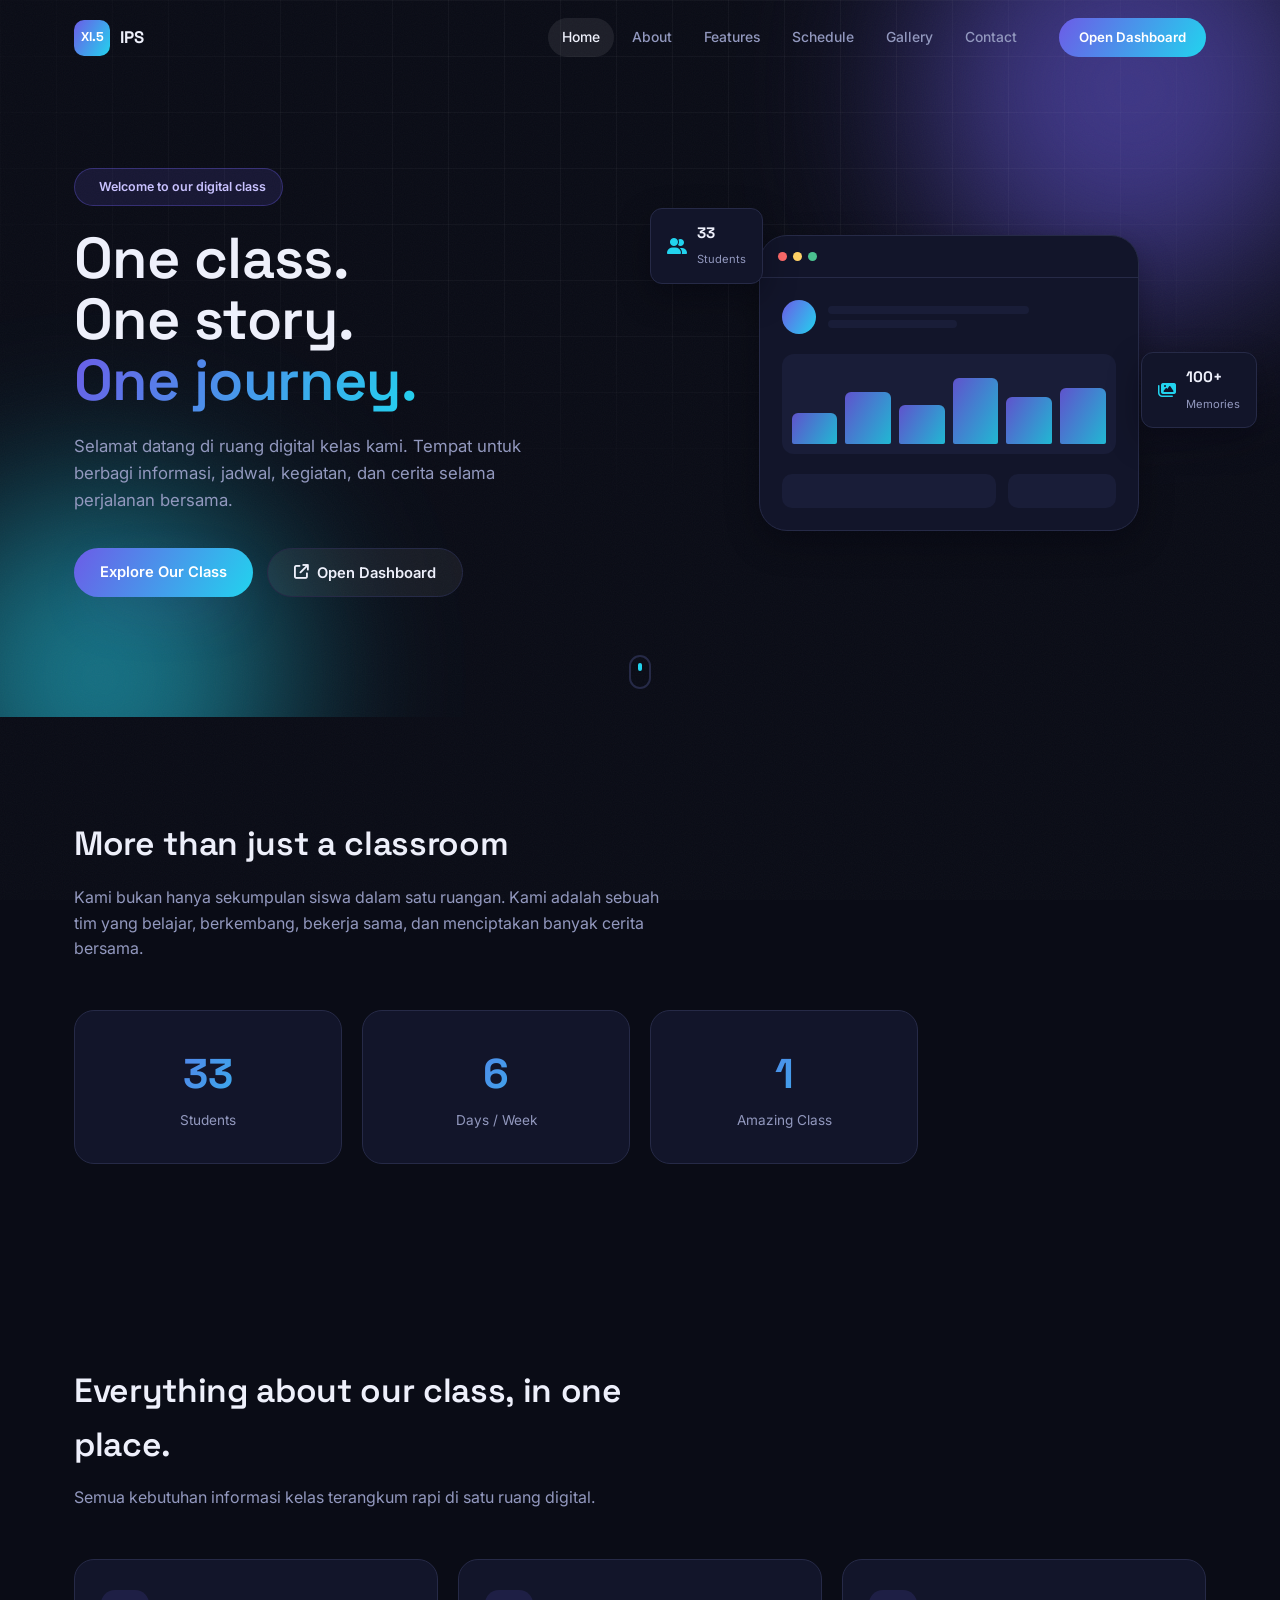
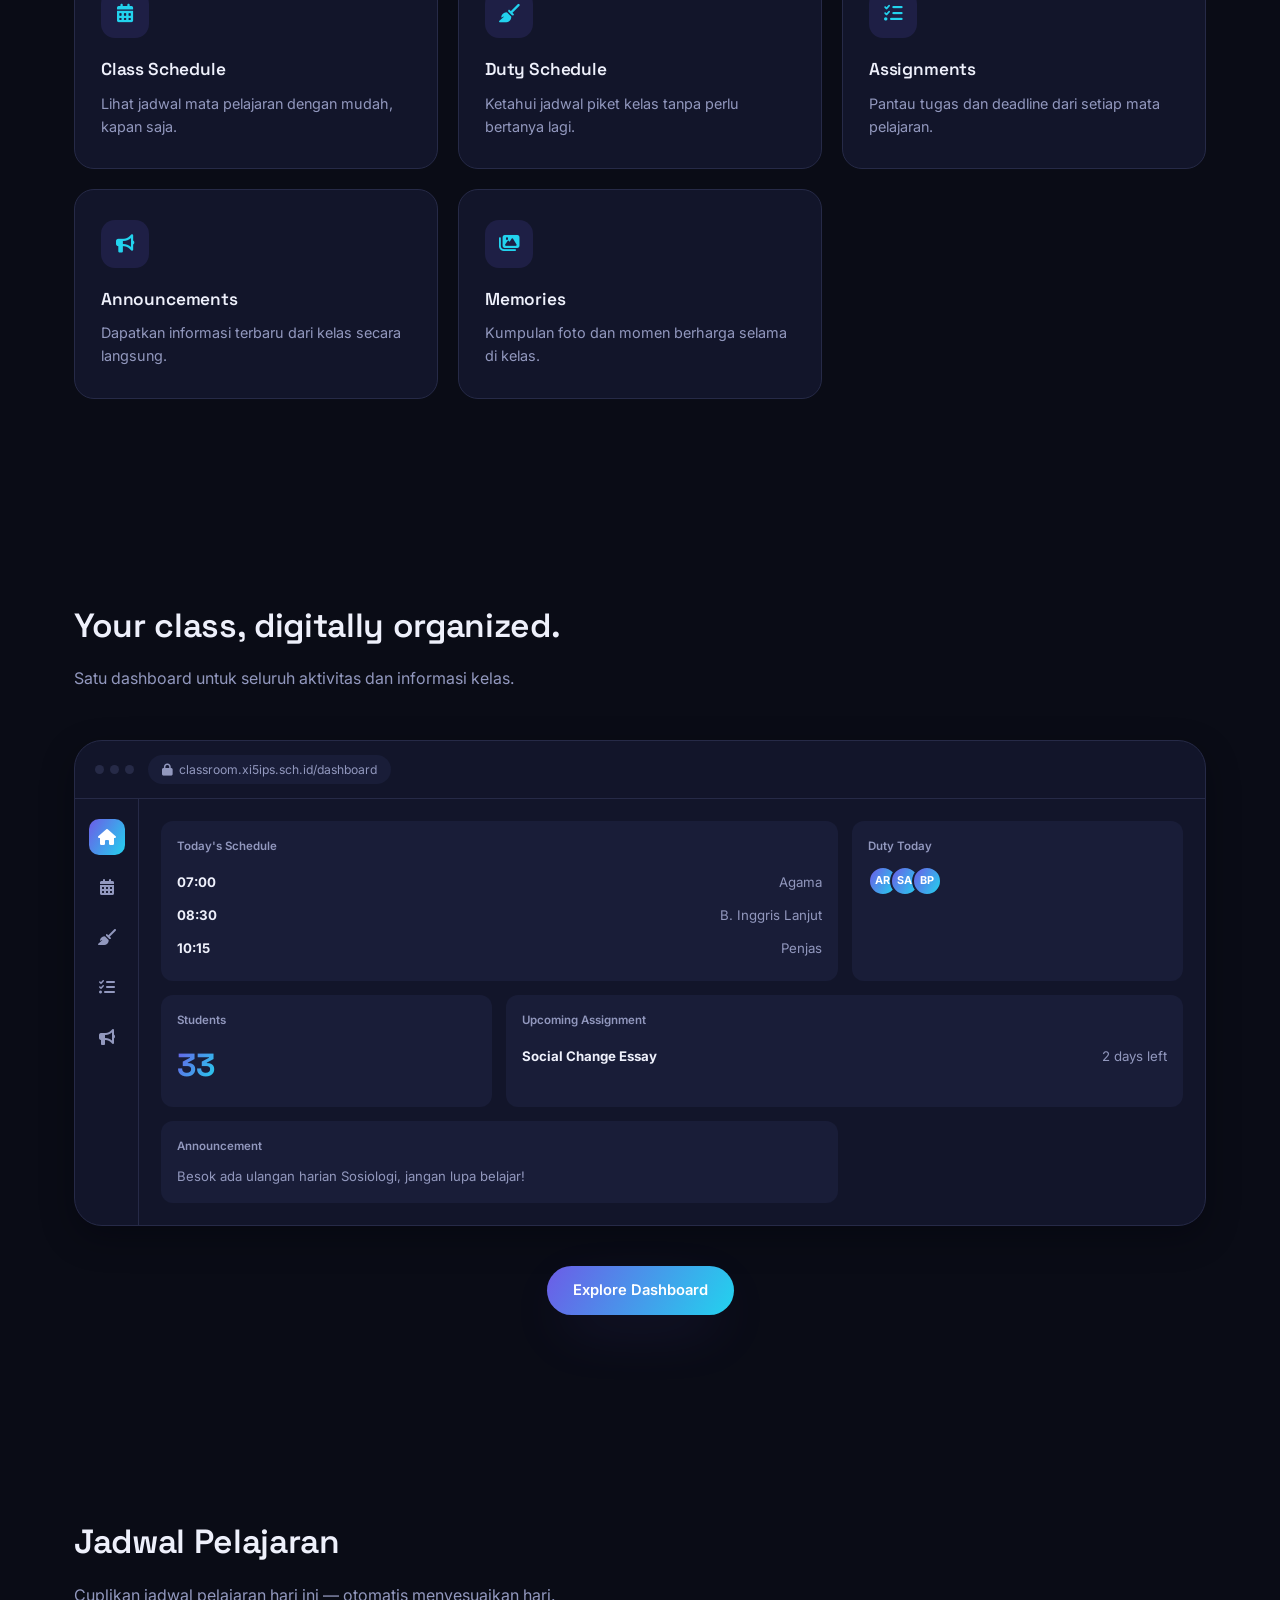
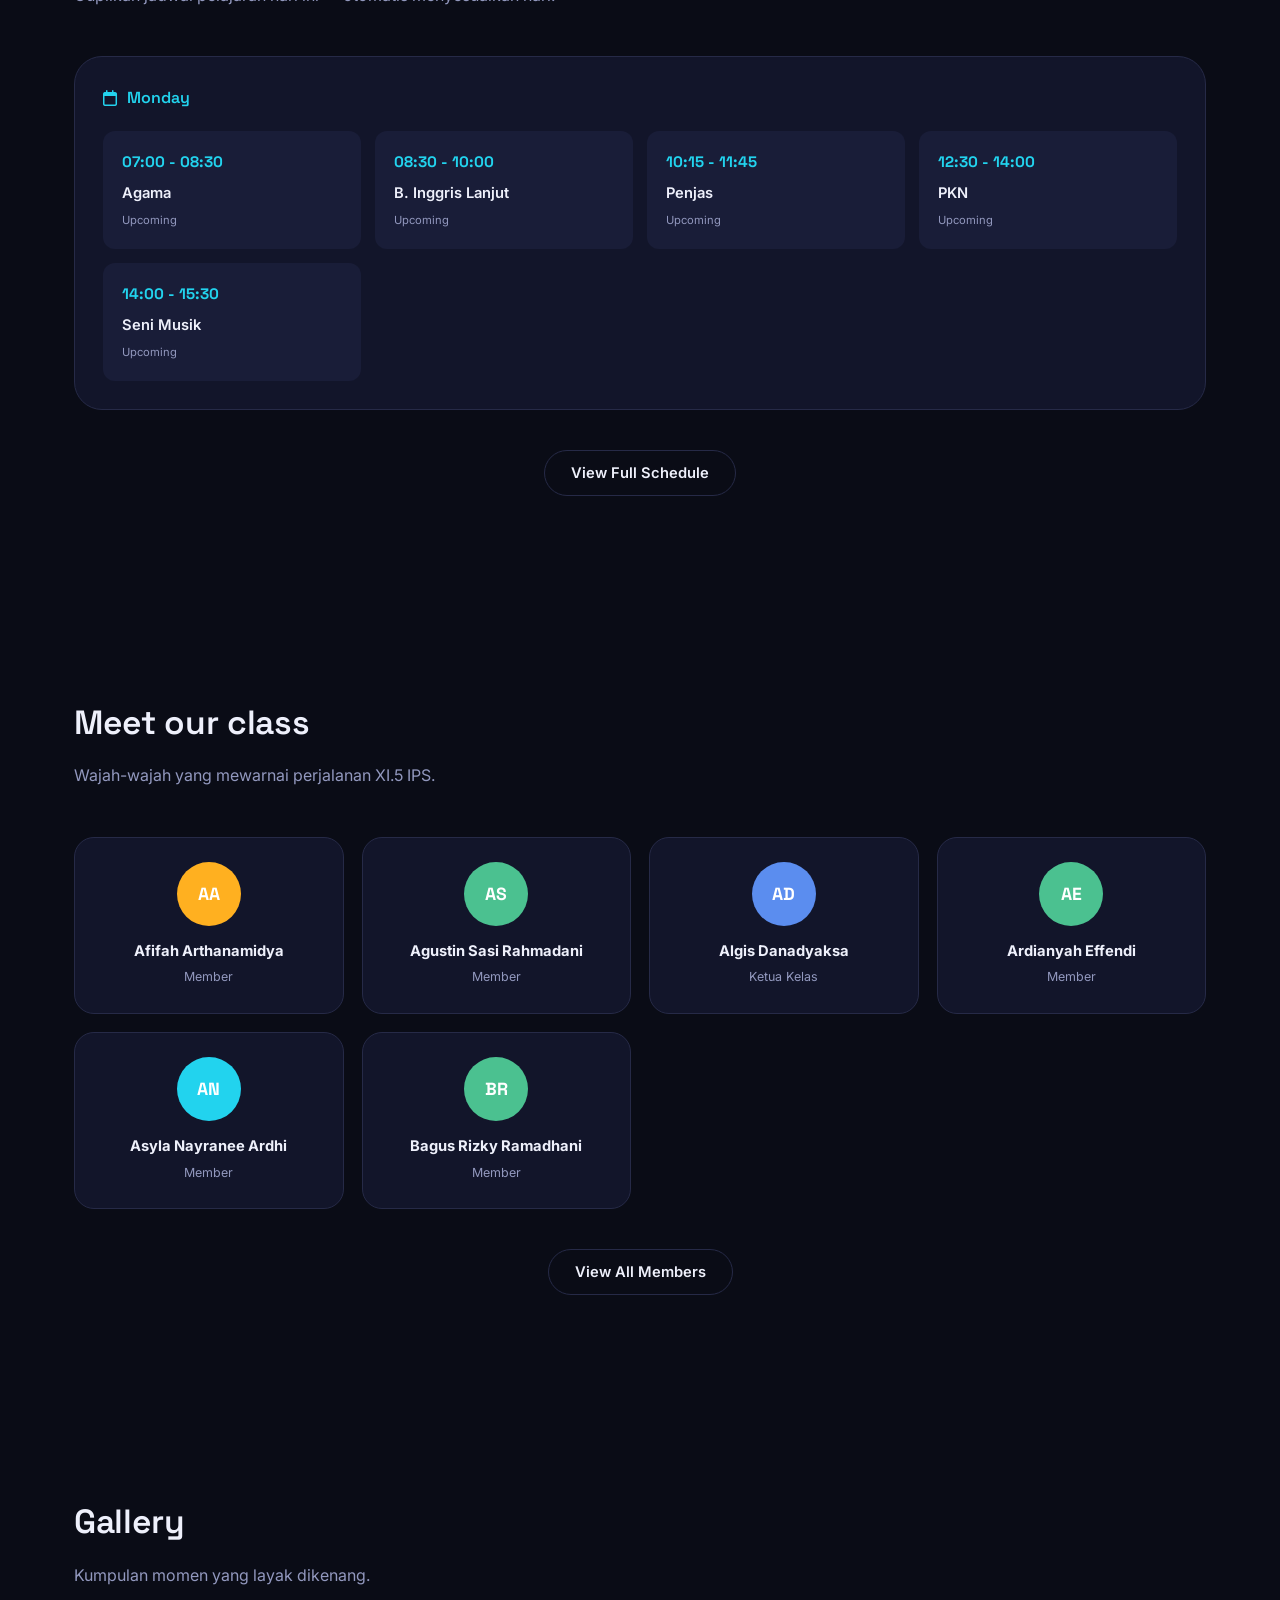
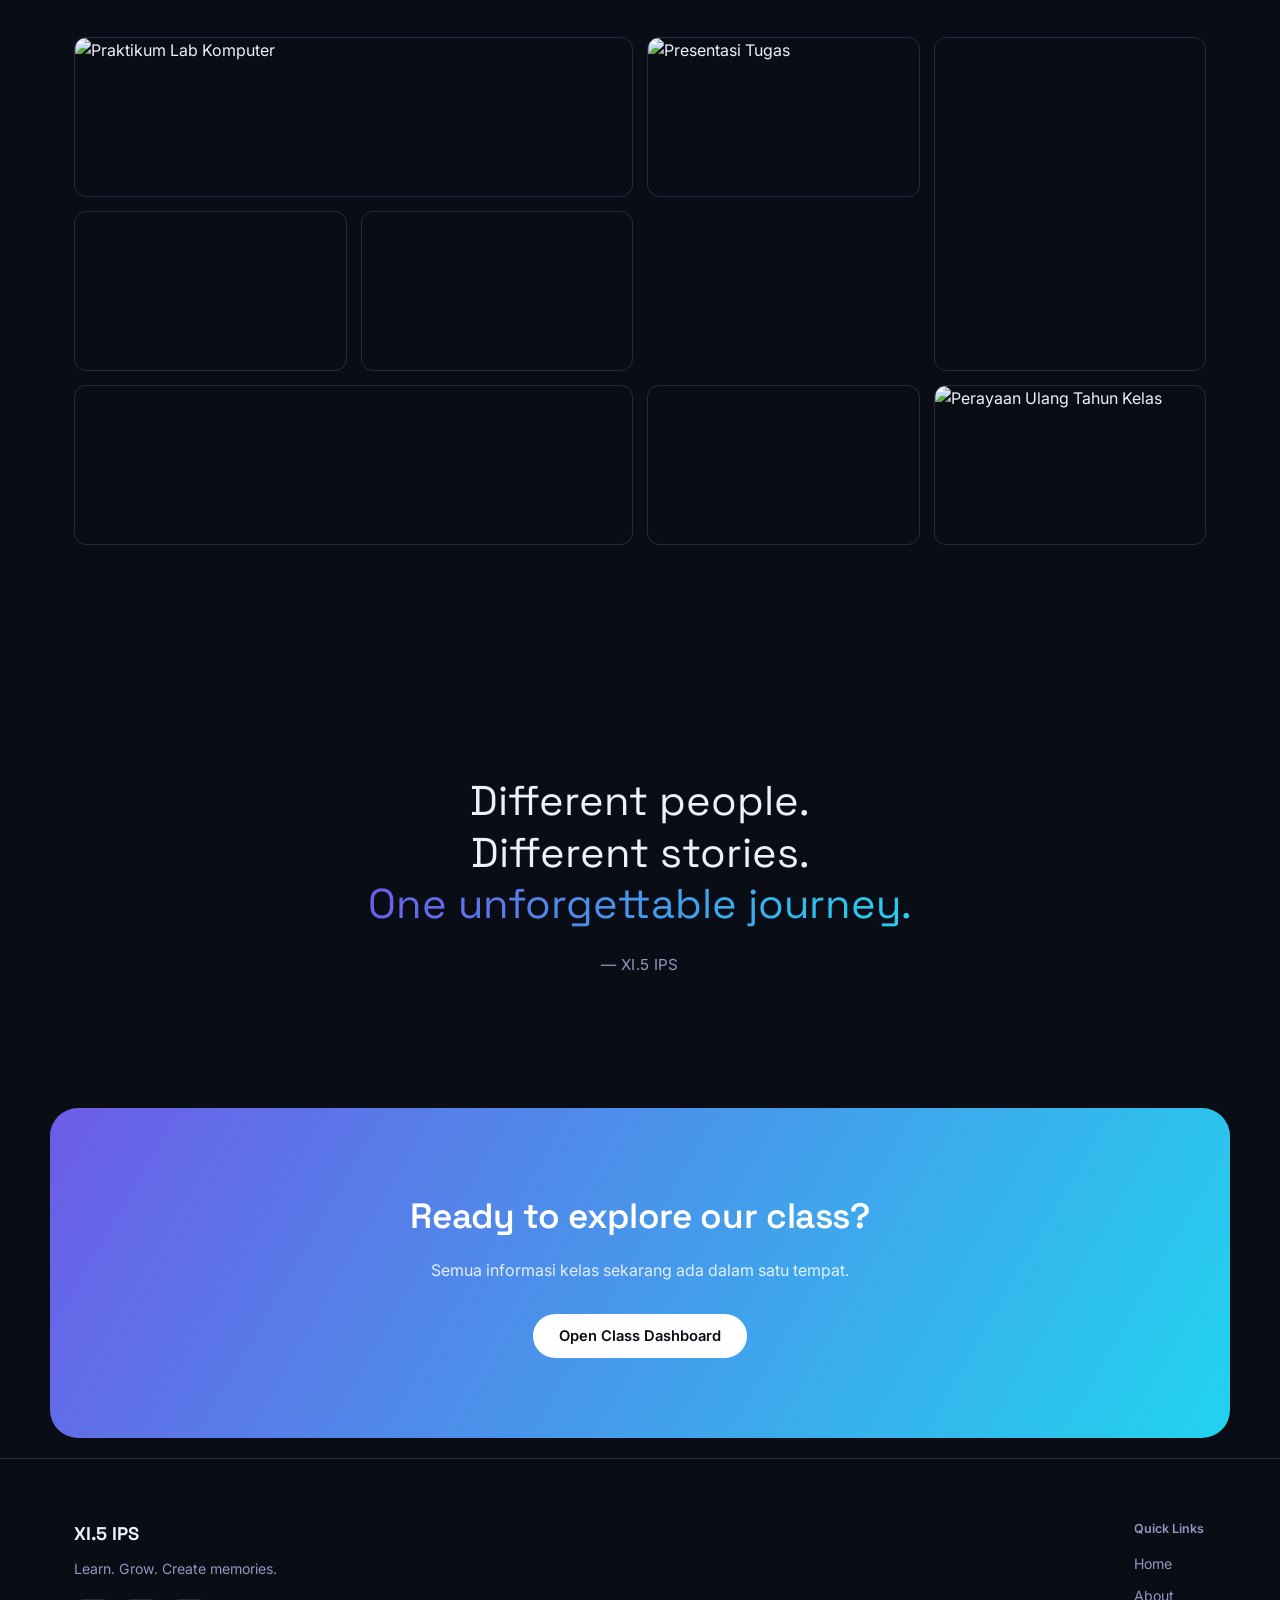
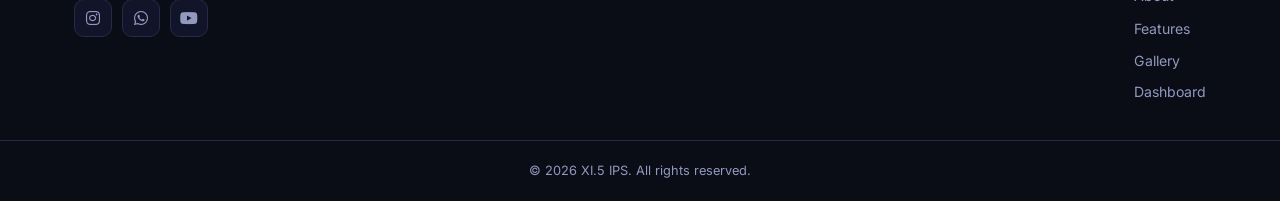
==== commit 9fee9eee: "Update index.html" ====
--- a/index.html
+++ b/index.html
@@ -232,7 +232,7 @@
     </div>
 
     <div class="preview-cta reveal">
-      <a href="dashboard/dashboard.html" class="btn btn-primary" data-open-dashboard="dashboard/dashboard.html">Explore Dashboard</a>
+      <a href="dashboard/login.html" class="btn btn-primary" data-open-dashboard="dashboard/dashboard.html">Explore Dashboard</a>
     </div>
   </div>
 </section>
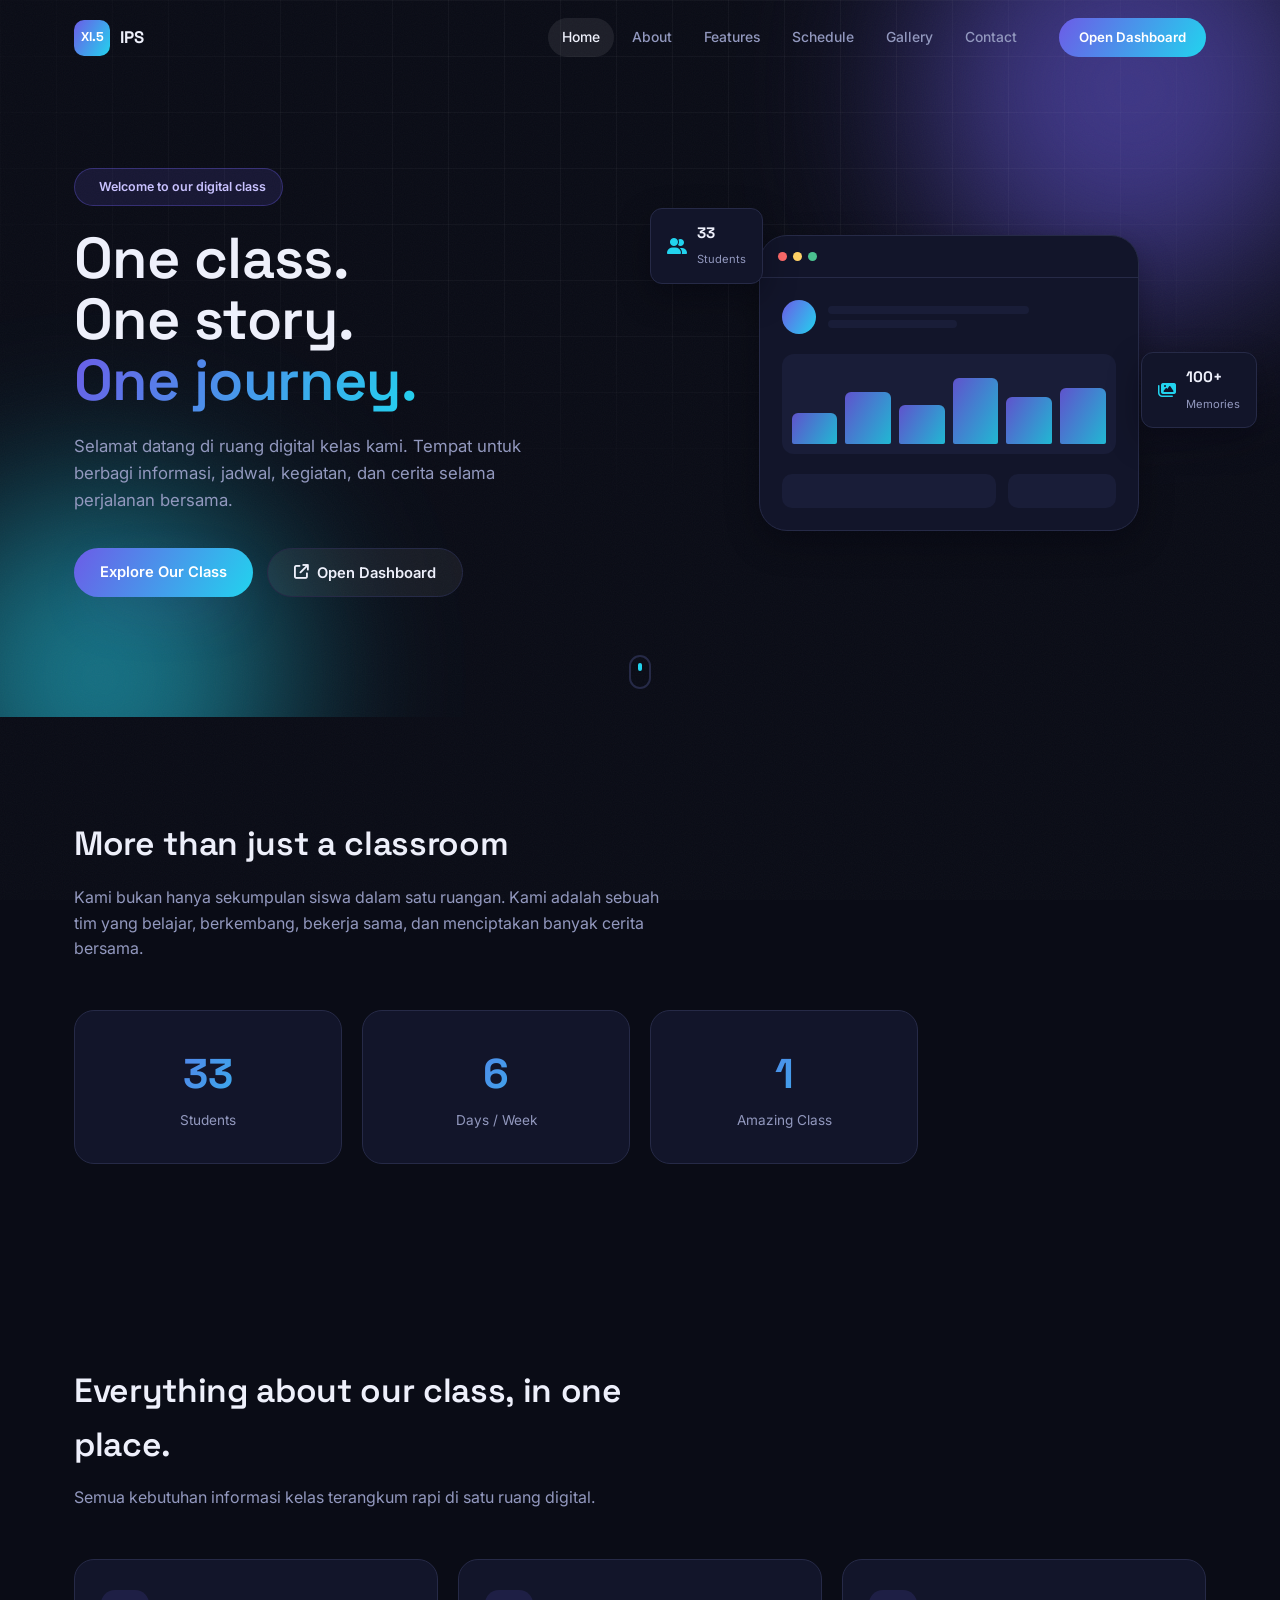
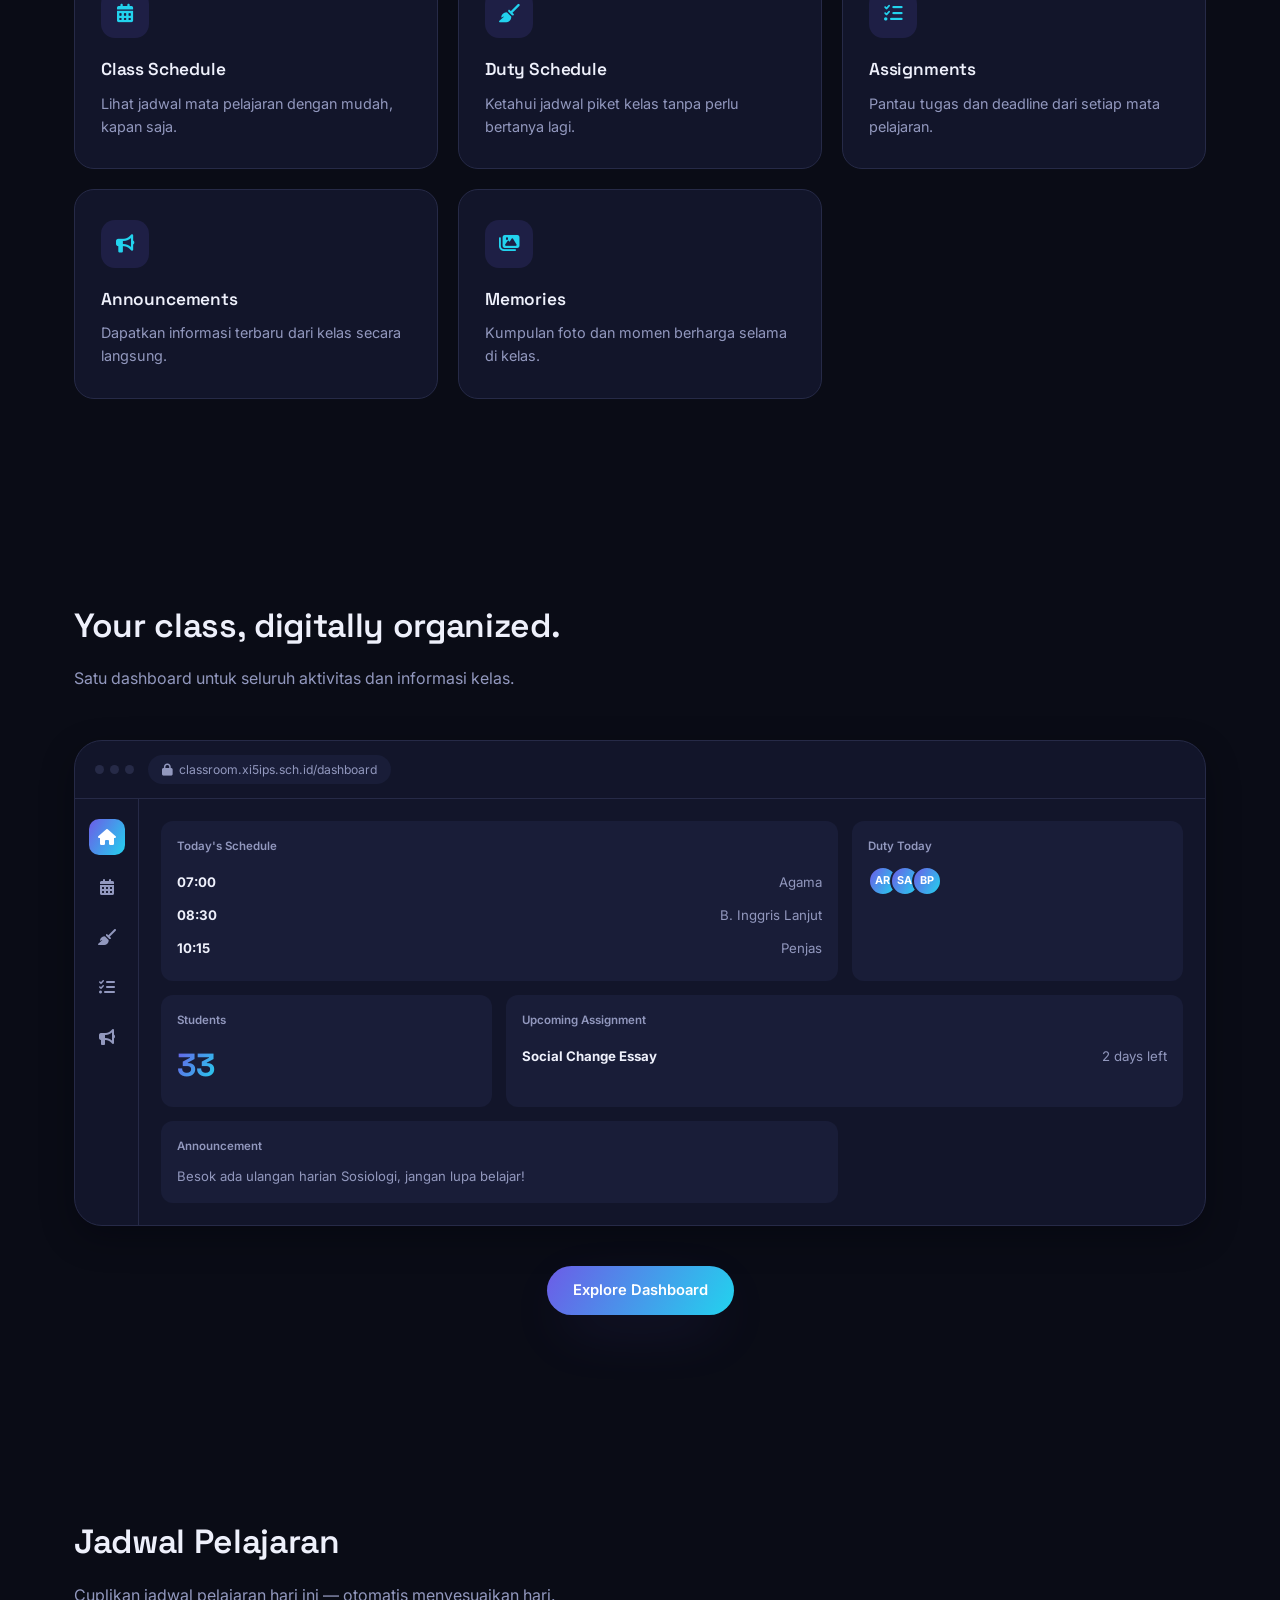
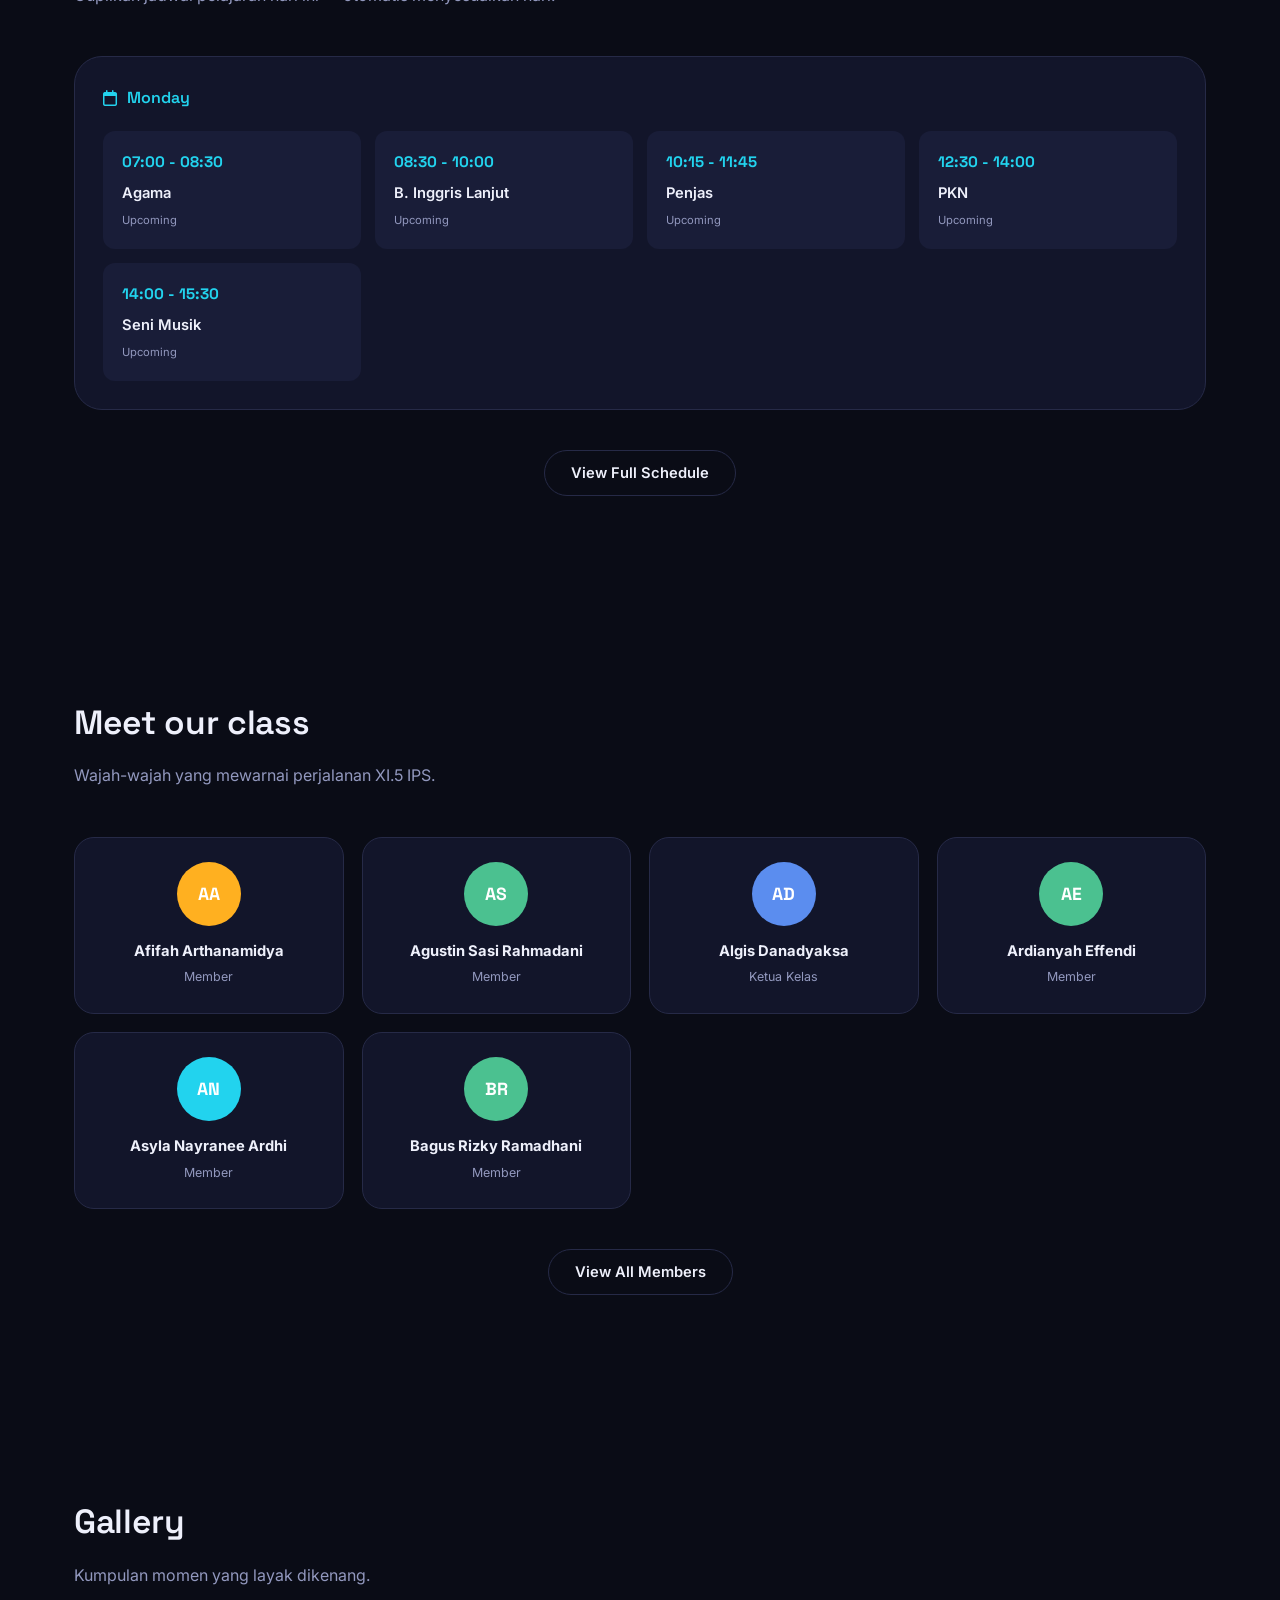
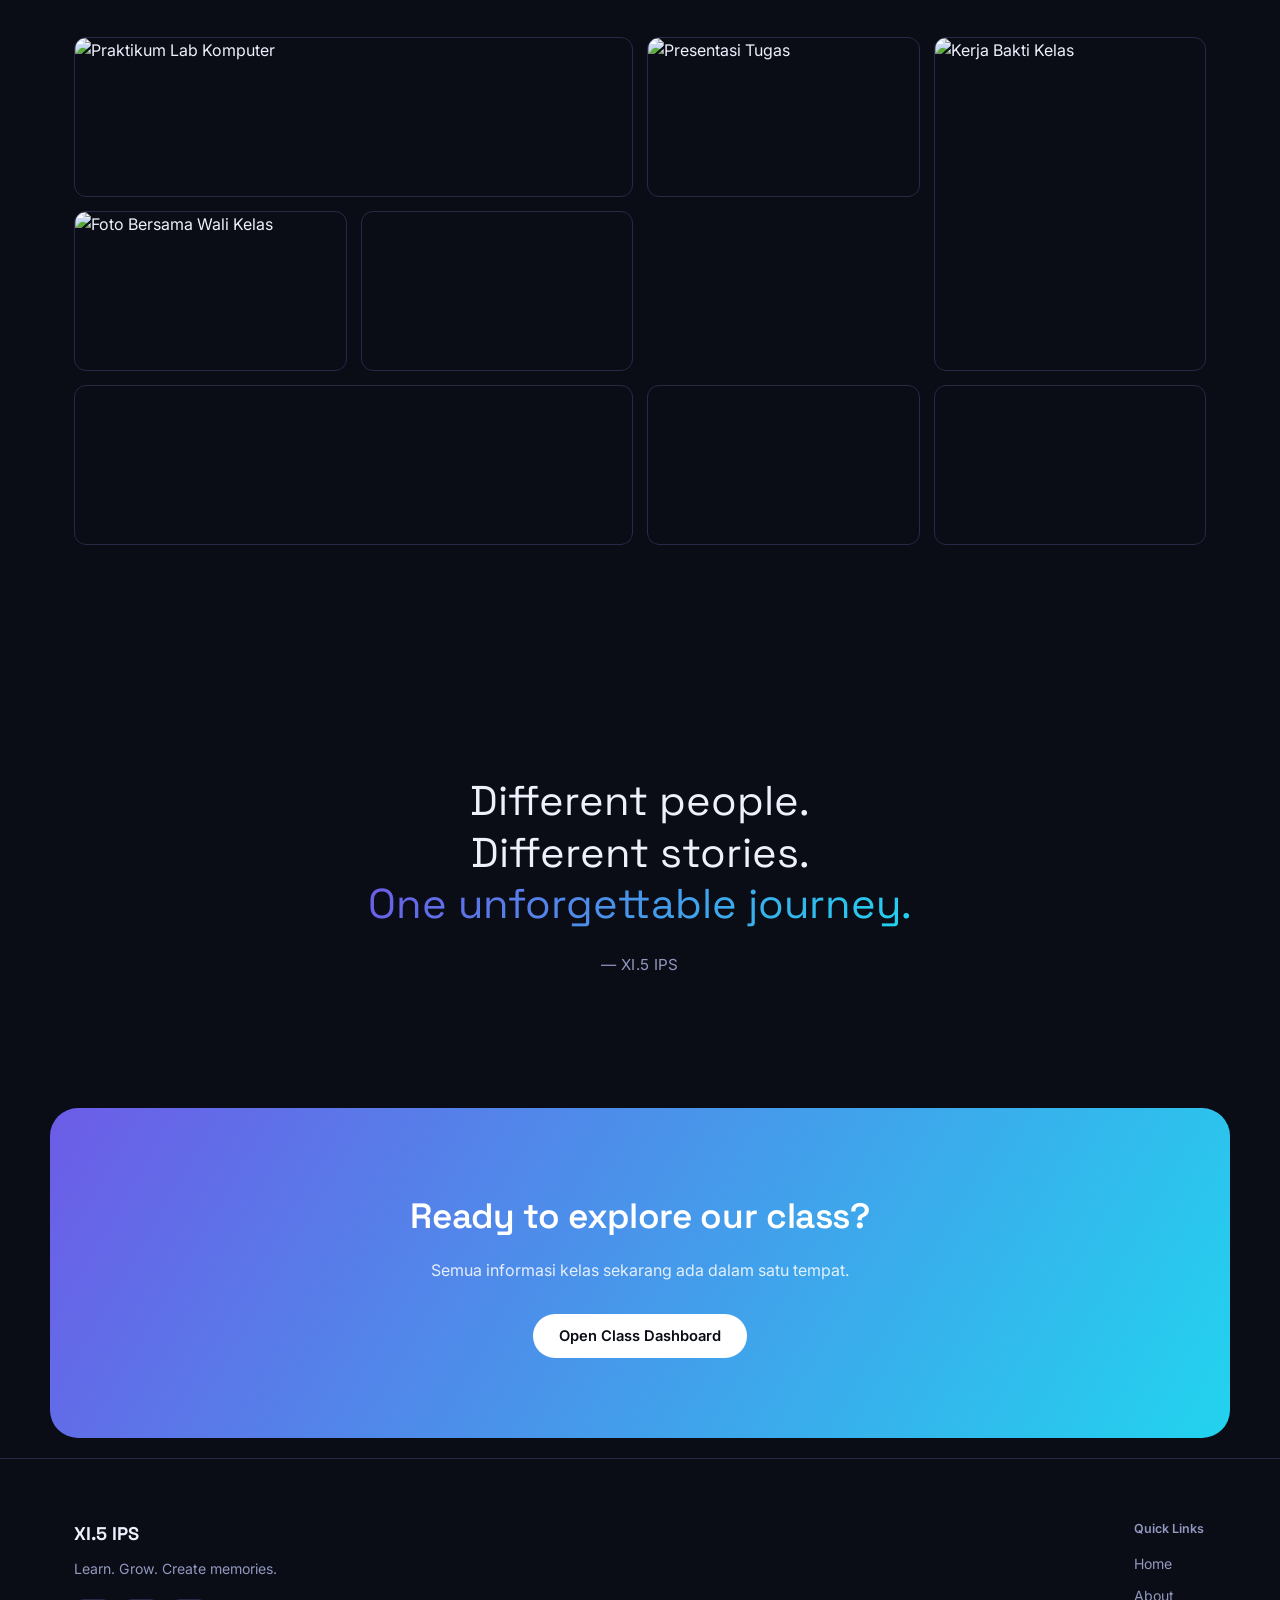
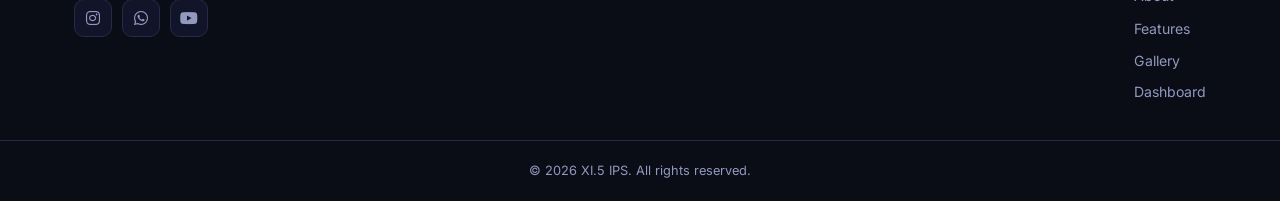
==== commit 5b80a643: "Update index.html" ====
--- a/index.html
+++ b/index.html
@@ -34,7 +34,7 @@
       <a href="#contact" class="nav-item" data-section="contact">Contact</a>
     </nav>
 
-    <a href="dashboard/dashboard.html" class="btn btn-primary btn-sm nav-cta" data-open-dashboard>Open Dashboard</a>
+    <a href="dashboard/login.html" class="btn btn-primary btn-sm nav-cta" data-open-dashboard>Open Dashboard</a>
 
     <button class="hamburger" id="hamburger" aria-label="Buka menu" aria-expanded="false">
       <span></span><span></span><span></span>
@@ -48,7 +48,7 @@
     <a href="#schedule" class="mobile-item" data-section="schedule">Schedule</a>
     <a href="#gallery" class="mobile-item" data-section="gallery">Gallery</a>
     <a href="#contact" class="mobile-item" data-section="contact">Contact</a>
-    <a href="dashboard/dashboard.html" class="btn btn-primary btn-sm nav-cta" data-open-dashboard>Open Dashboard</a>
+    <a href="dashboard/login.html" class="btn btn-primary btn-sm nav-cta" data-open-dashboard>Open Dashboard</a>
   </div>
 </header>
 
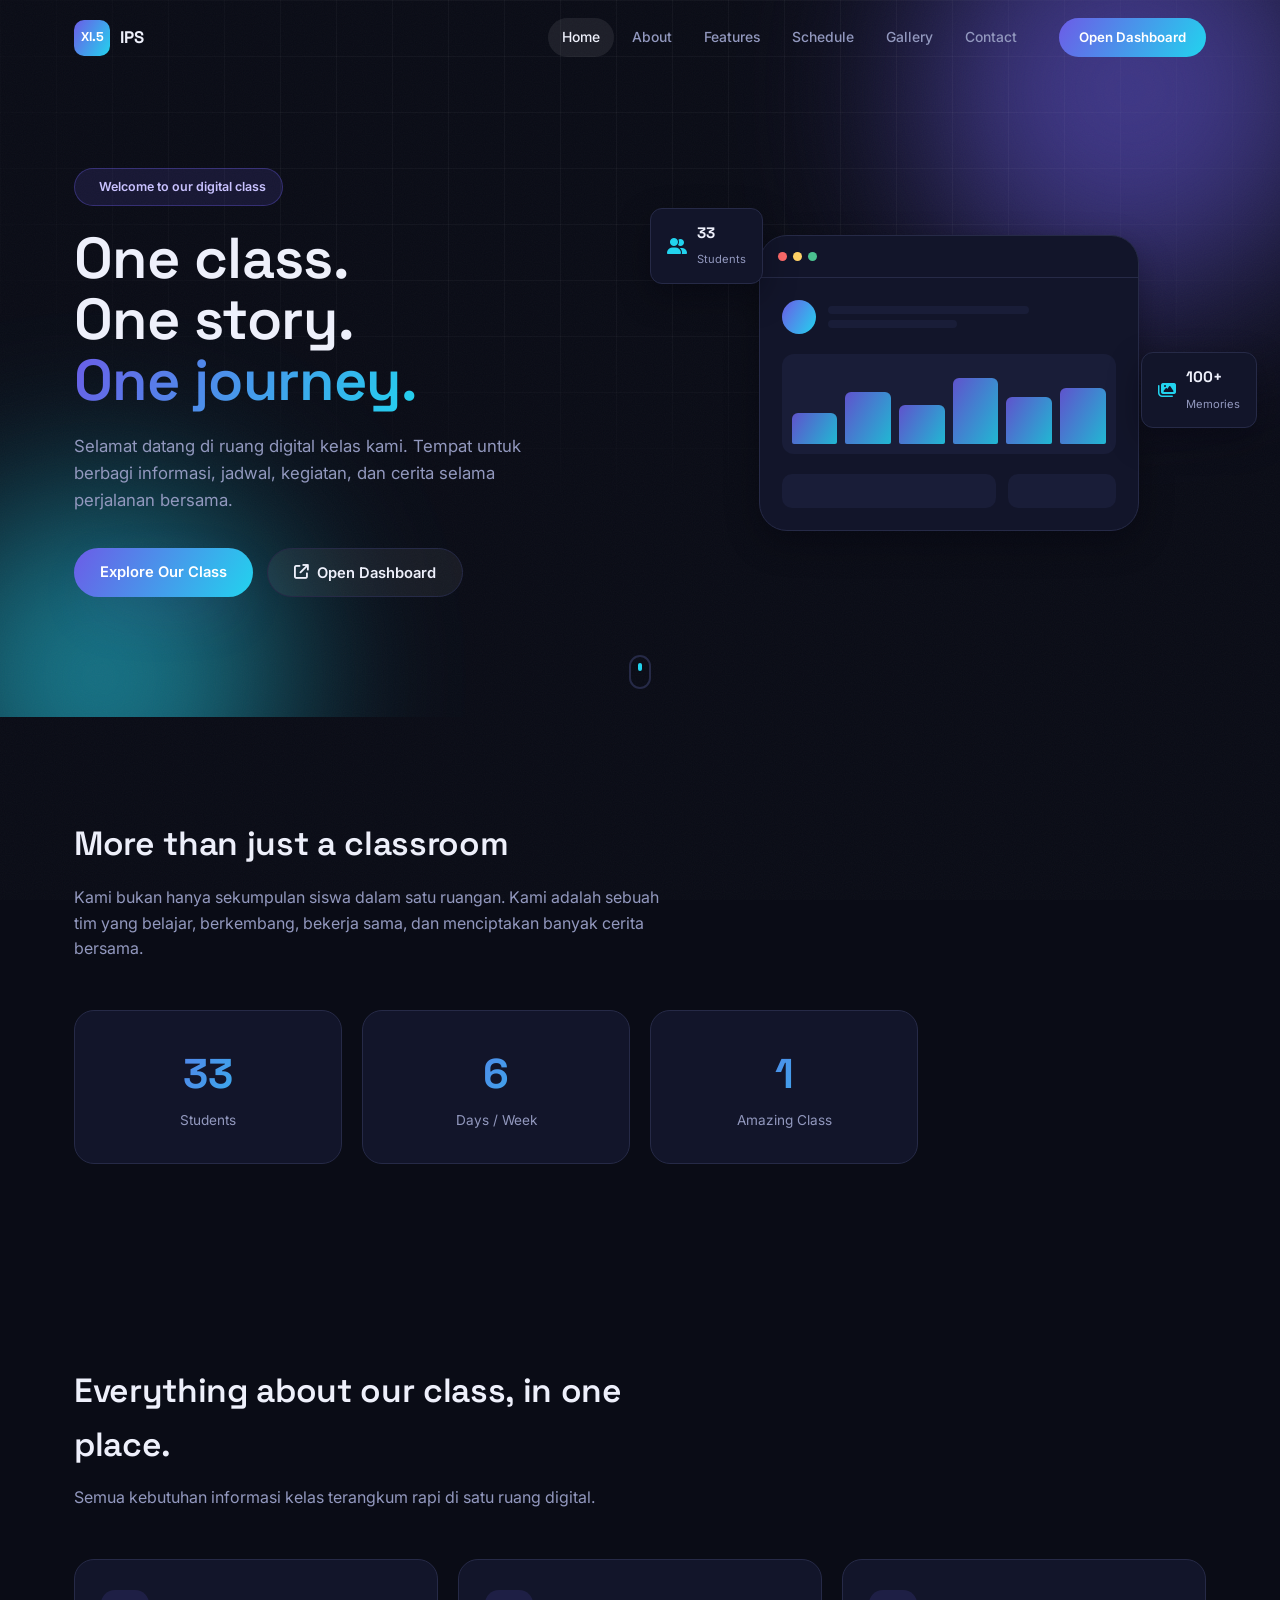
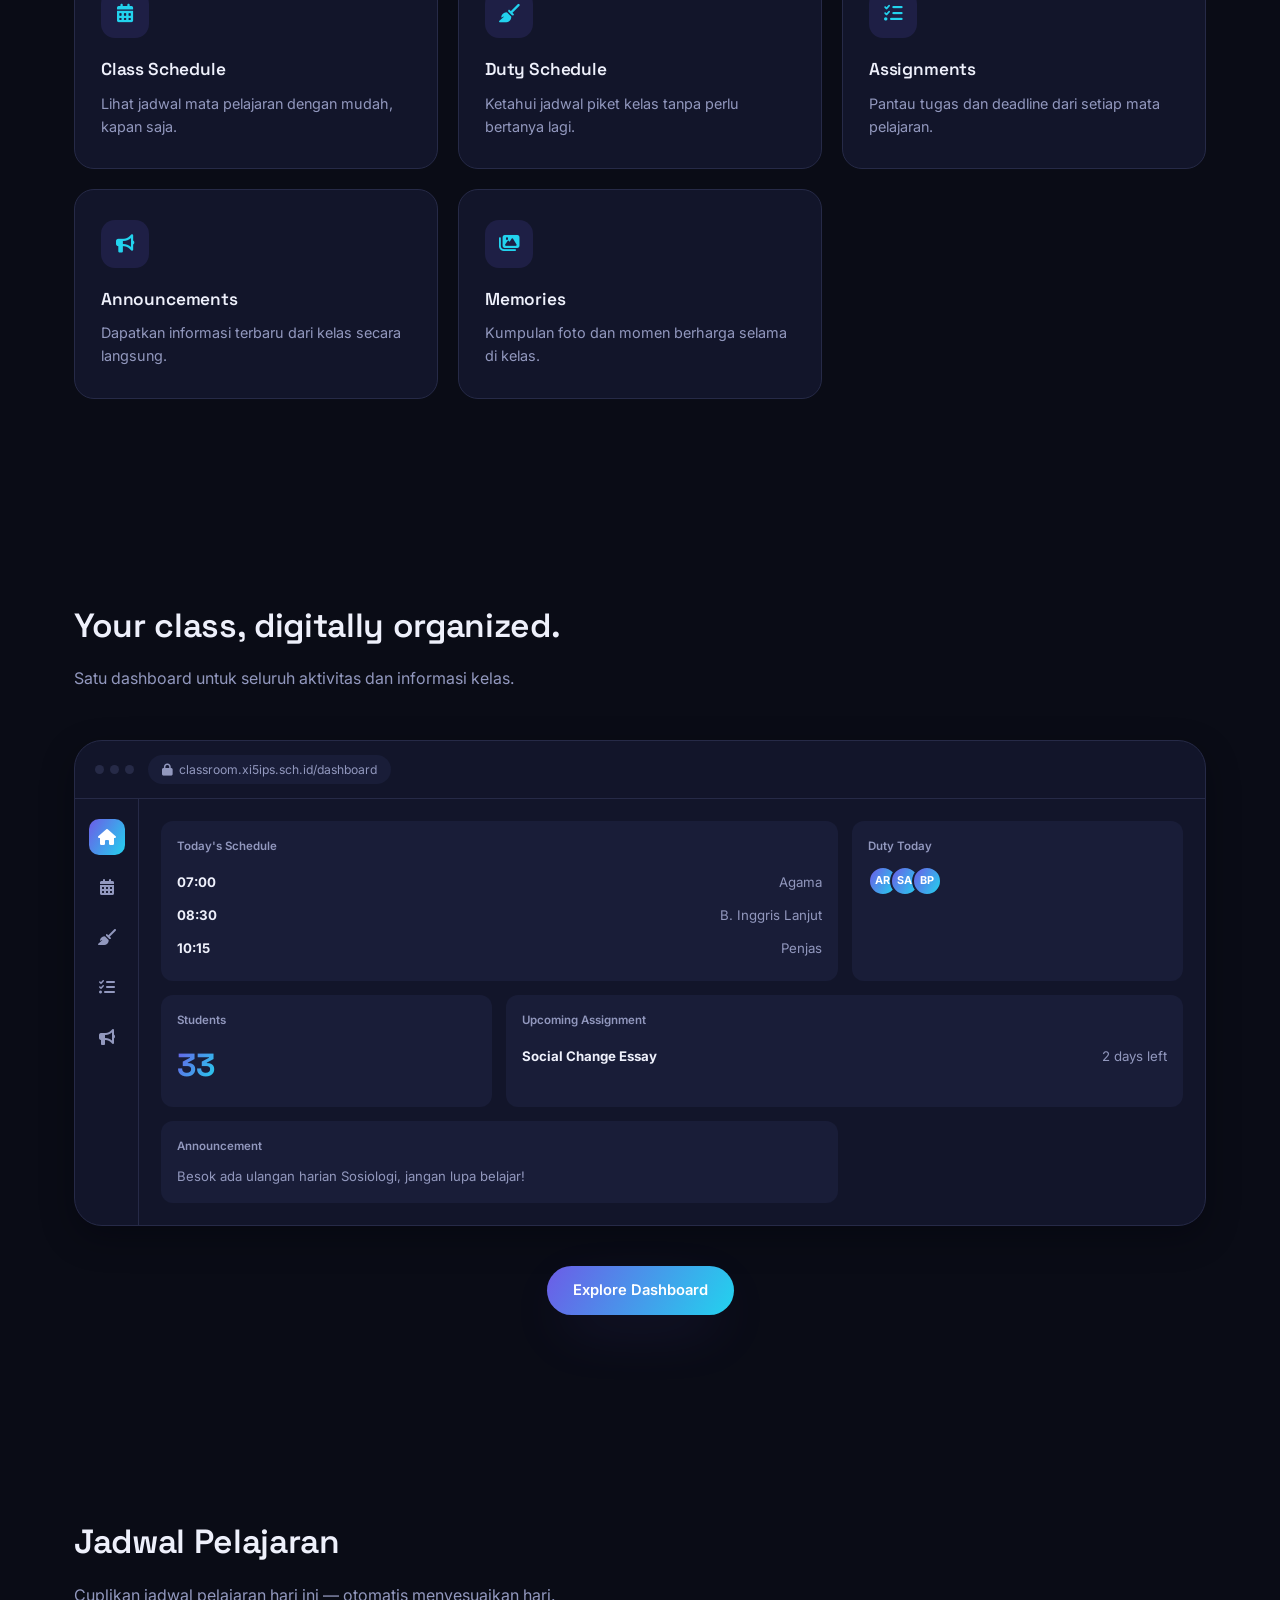
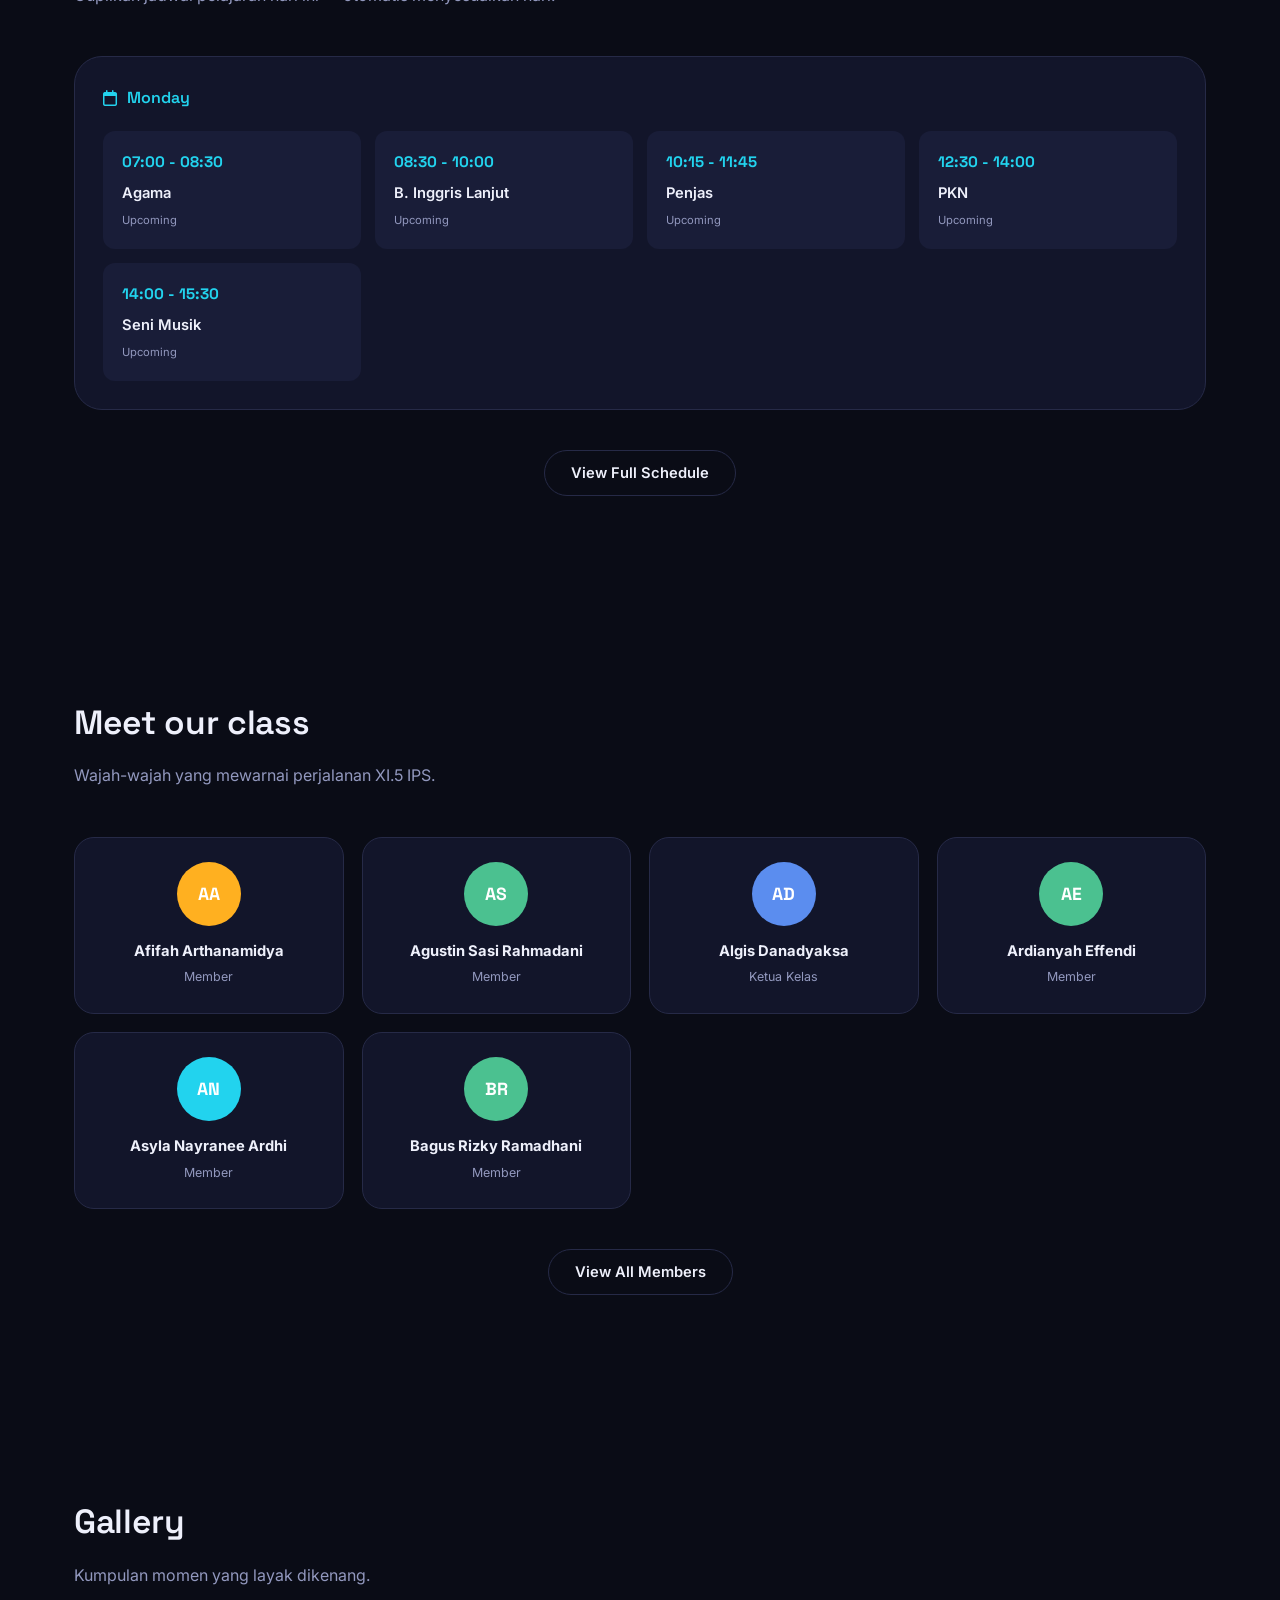
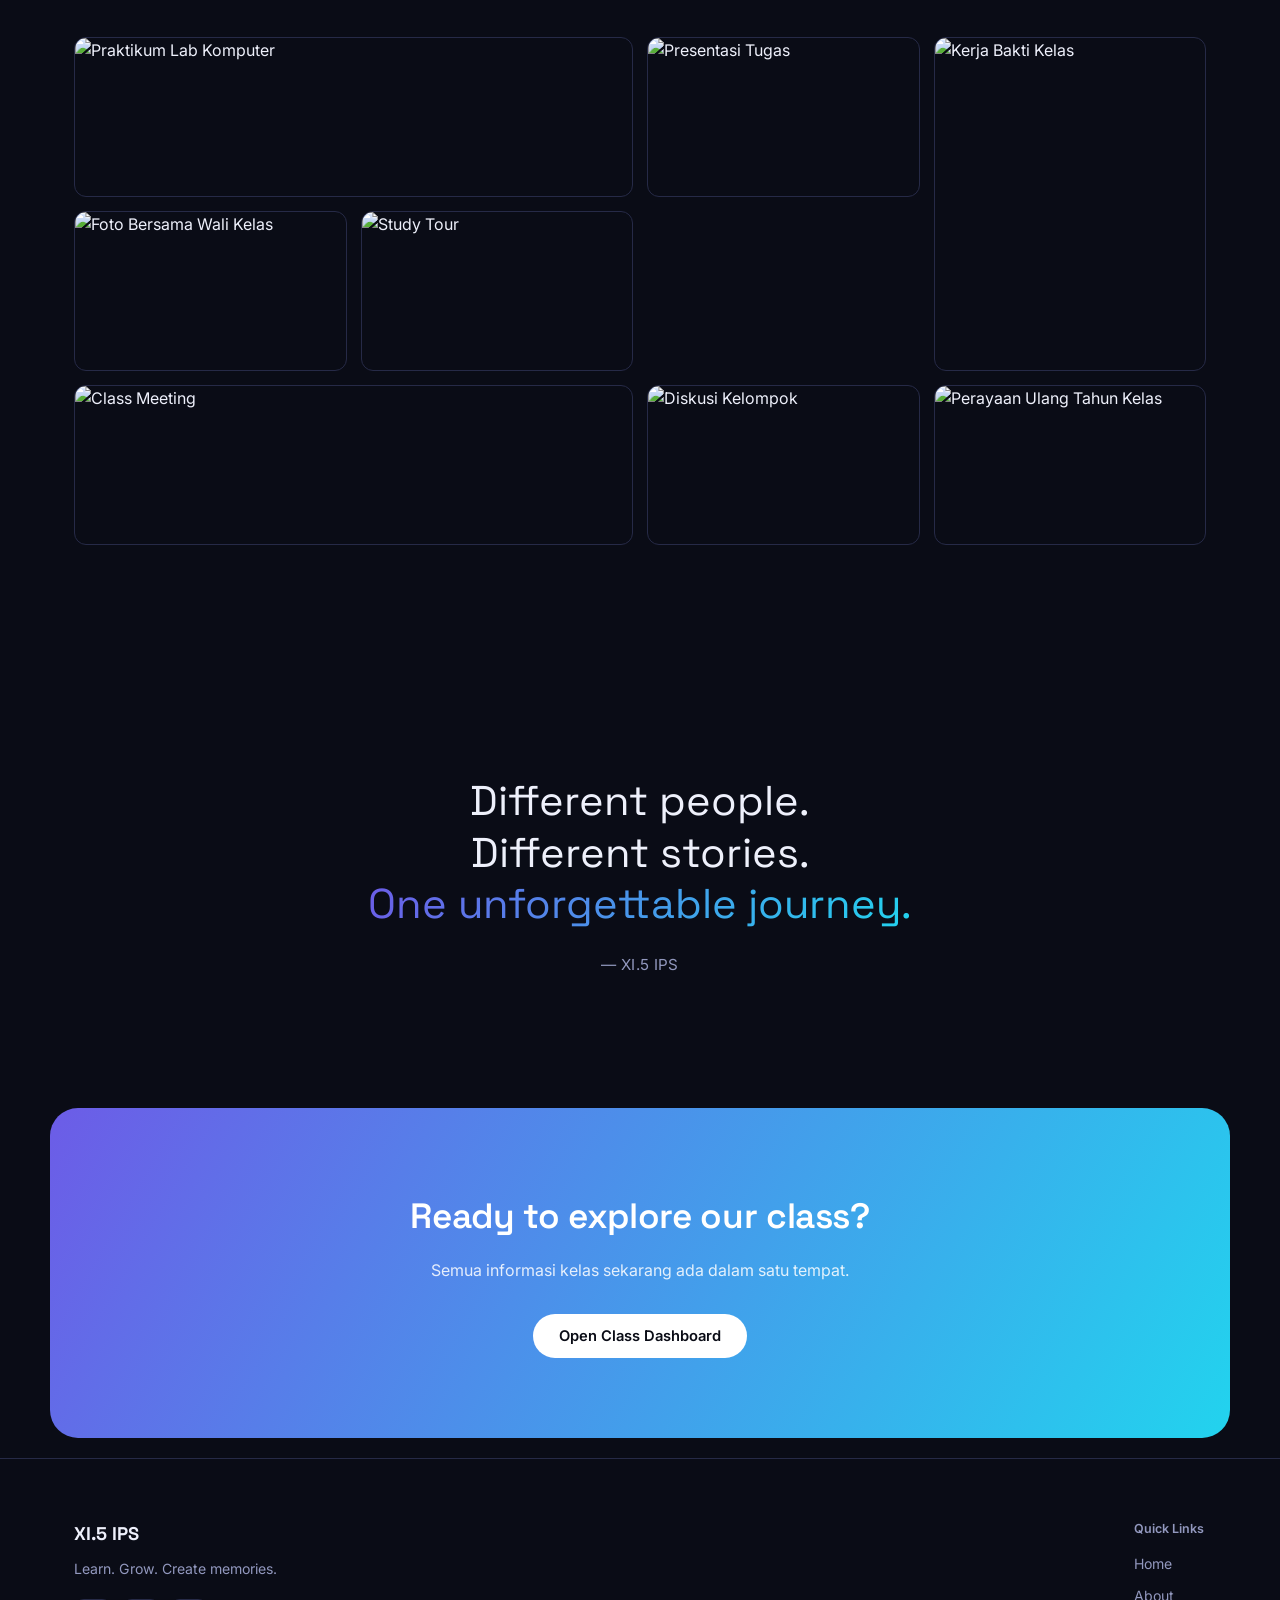
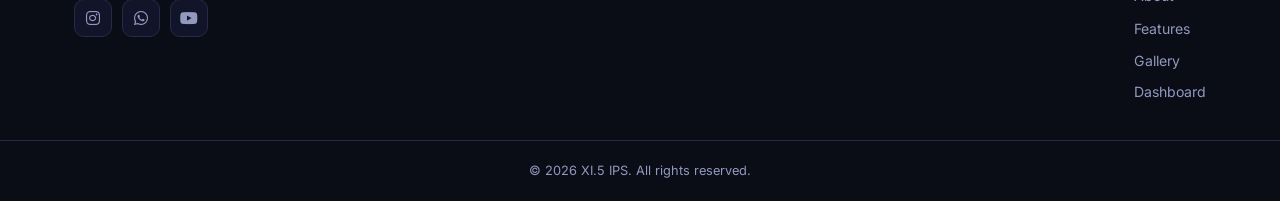
==== commit b551e6b4: "Update index.html" ====
--- a/index.html
+++ b/index.html
@@ -317,7 +317,7 @@
       <span class="nav-logo-text" style="font-size:1.15rem;">XI.5 IPS</span>
       <p>Learn. Grow. Create memories.</p>
       <div class="footer-social">
-        <a href="#" aria-label="Instagram"><i class="fa-brands fa-instagram"></i></a>
+        <a href="https://instagram.com/elfivechronicle" aria-label="Instagram"><i class="fa-brands fa-instagram"></i></a>
         <a href="#" aria-label="WhatsApp"><i class="fa-brands fa-whatsapp"></i></a>
         <a href="#" aria-label="YouTube"><i class="fa-brands fa-youtube"></i></a>
       </div>
